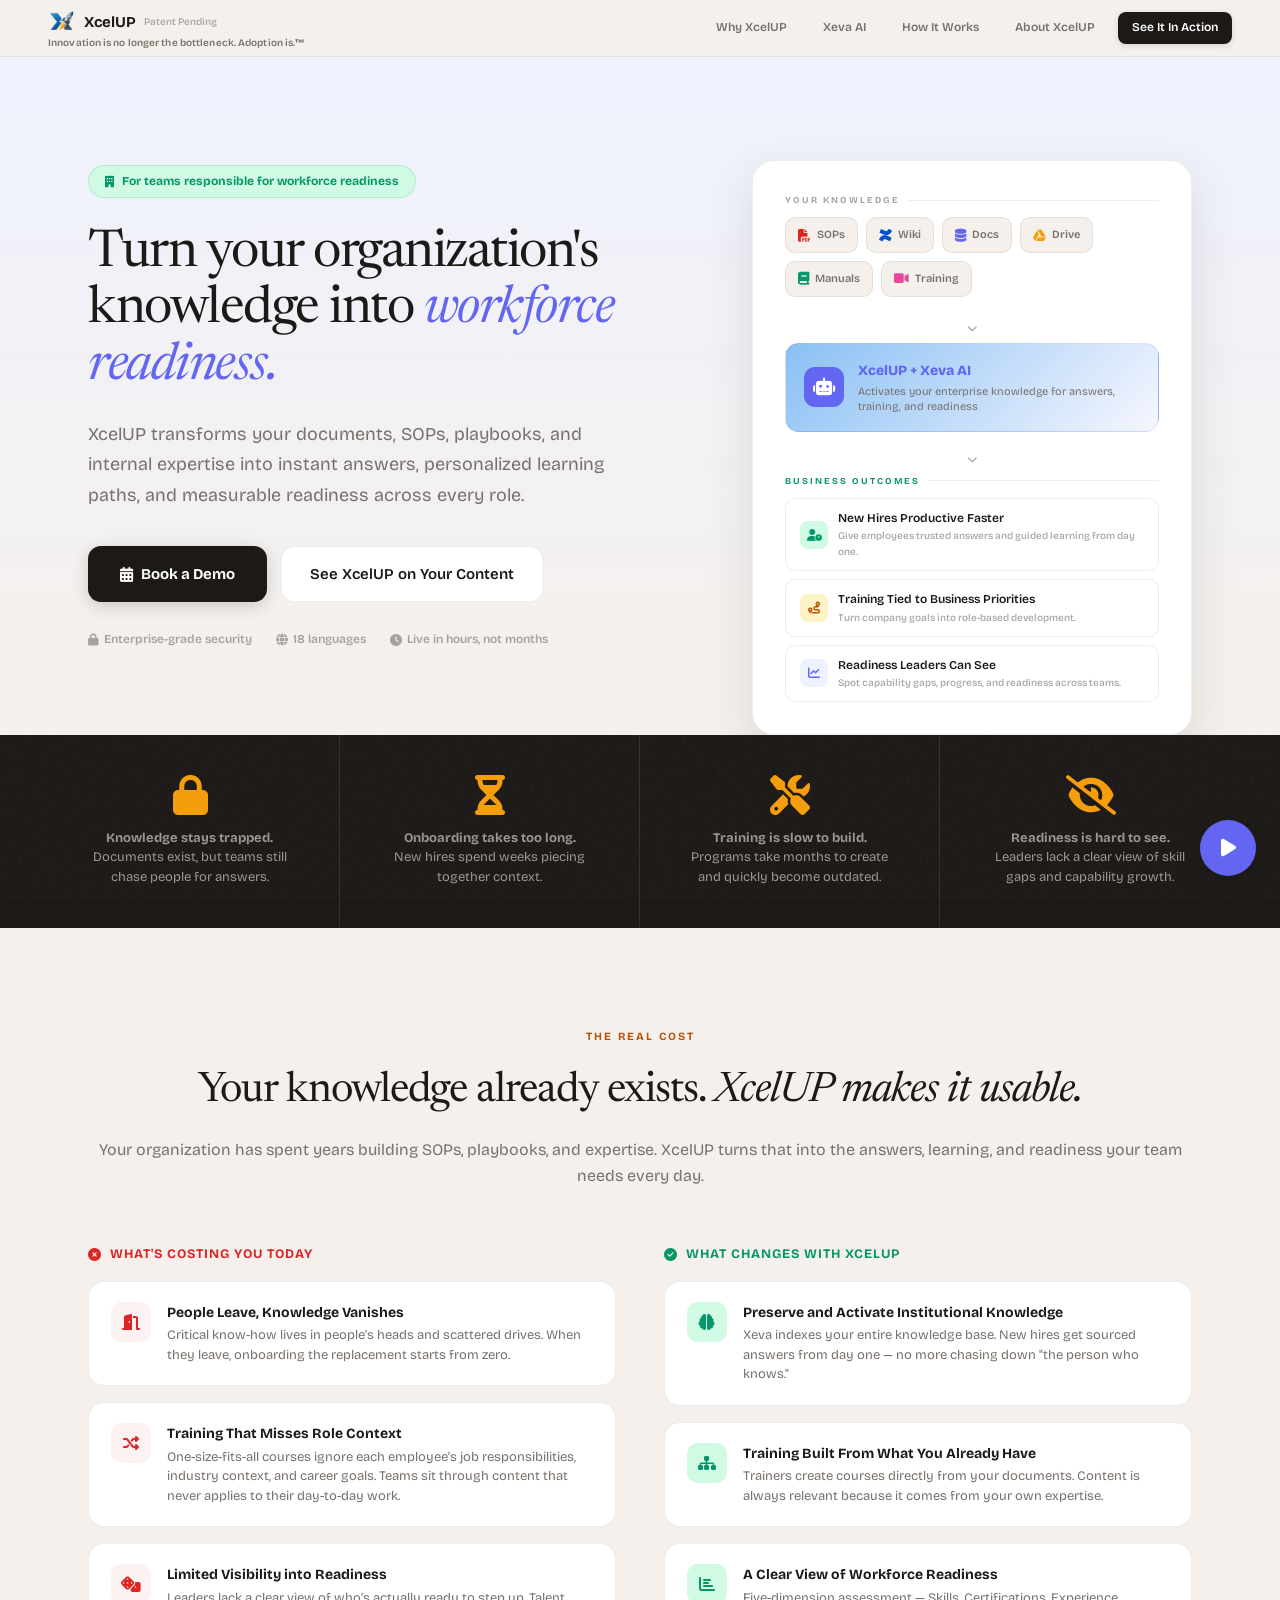
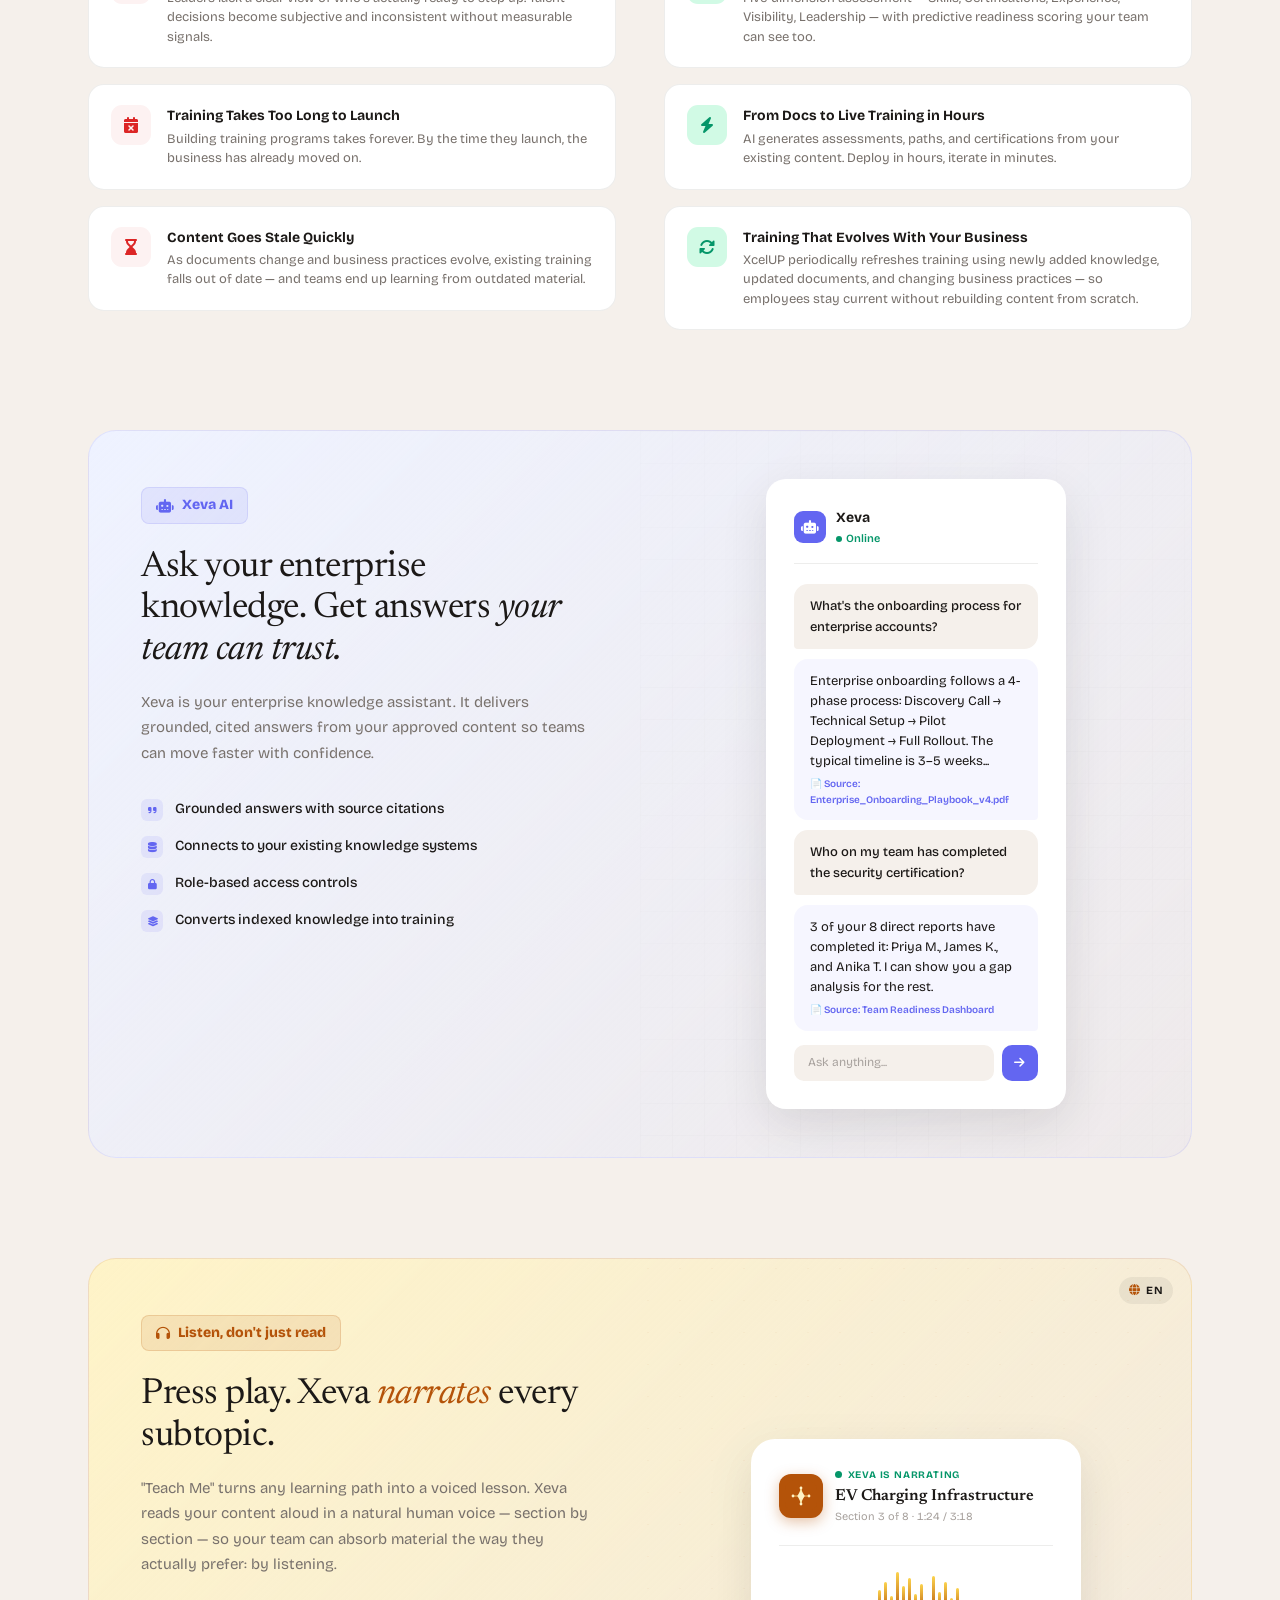
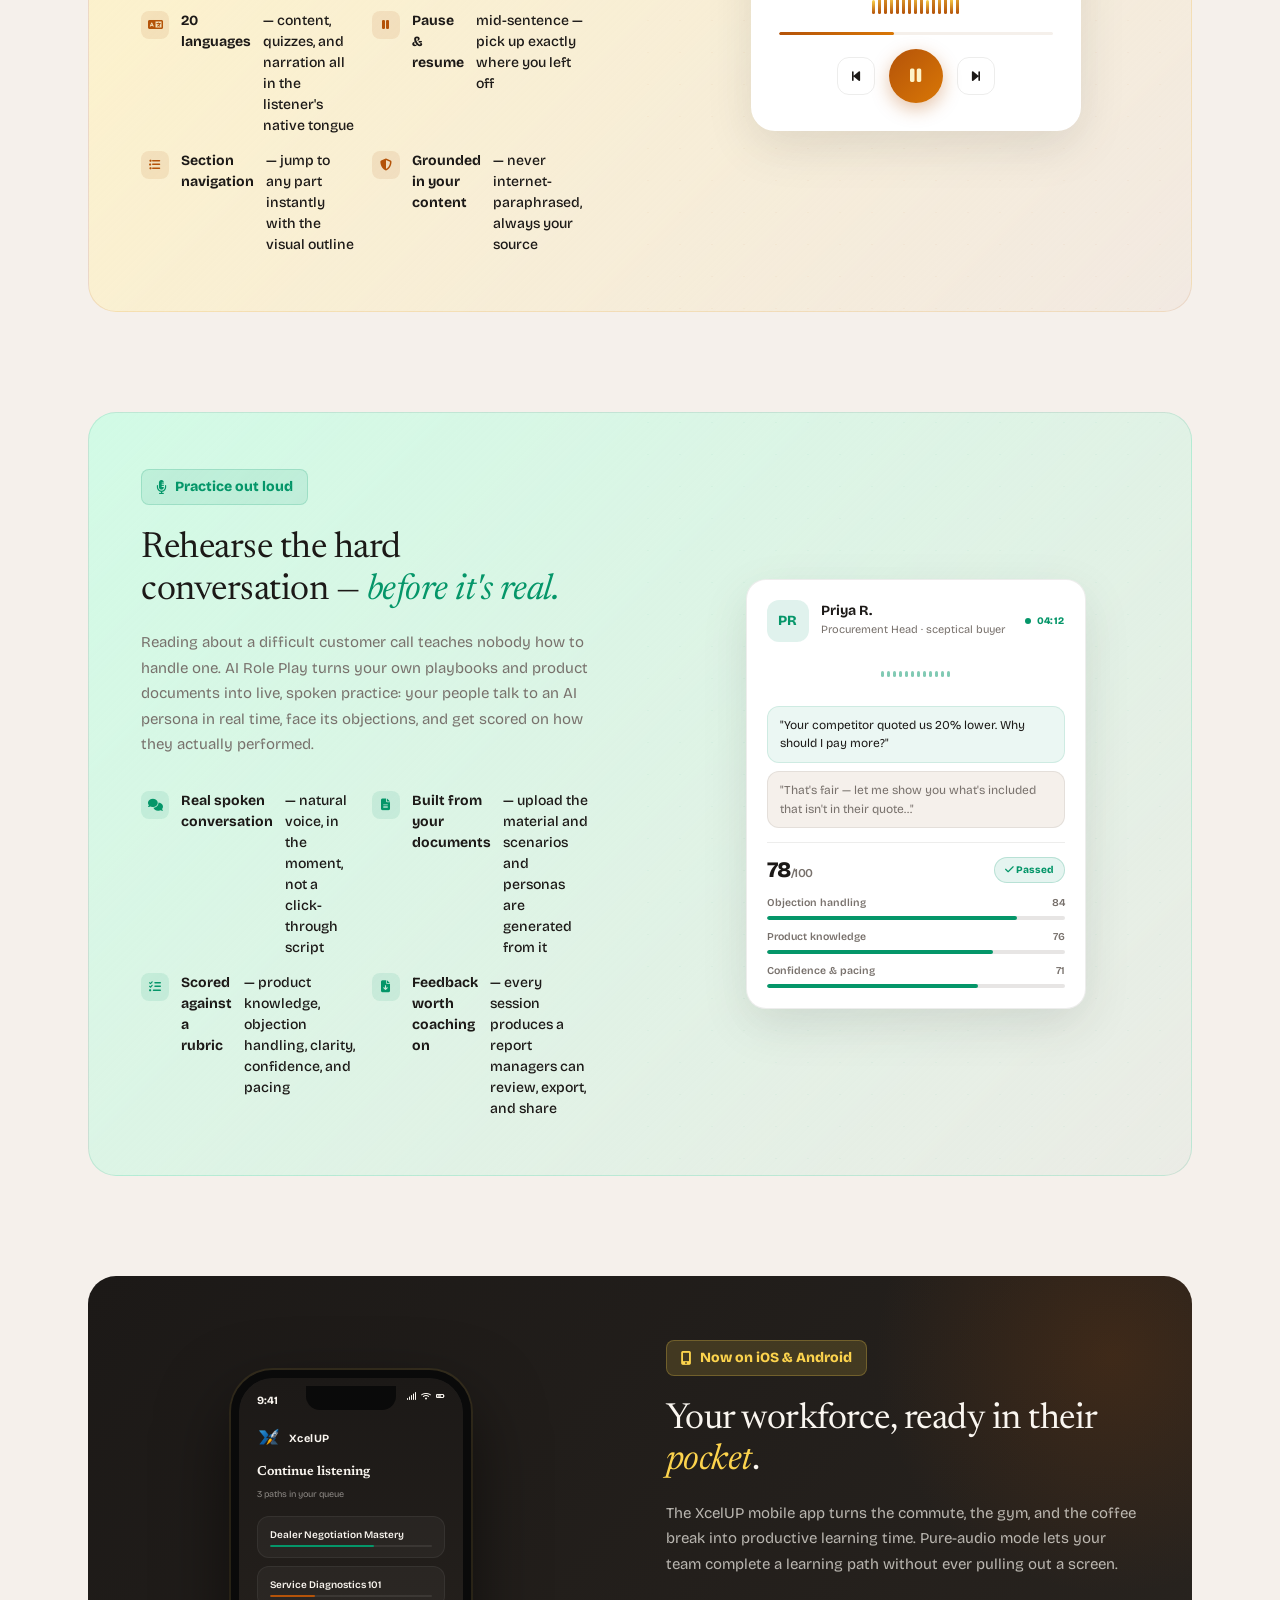
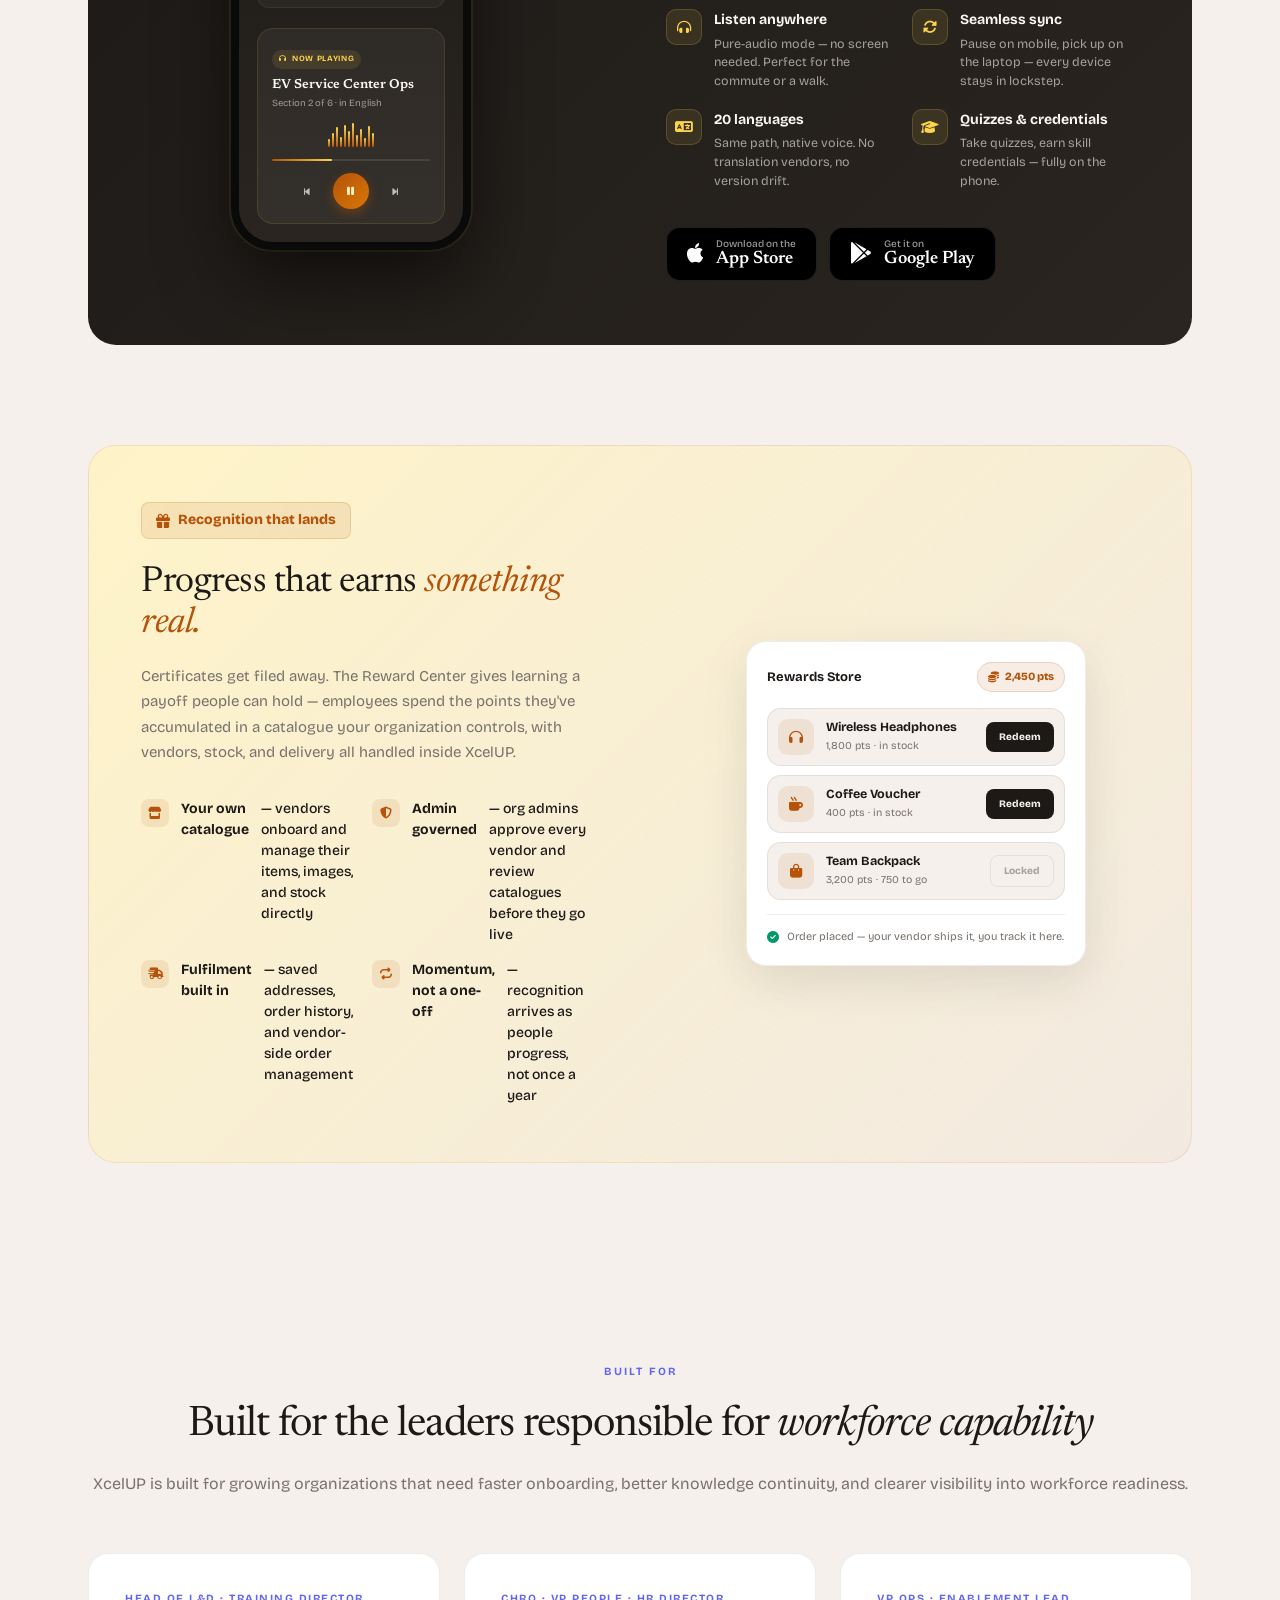
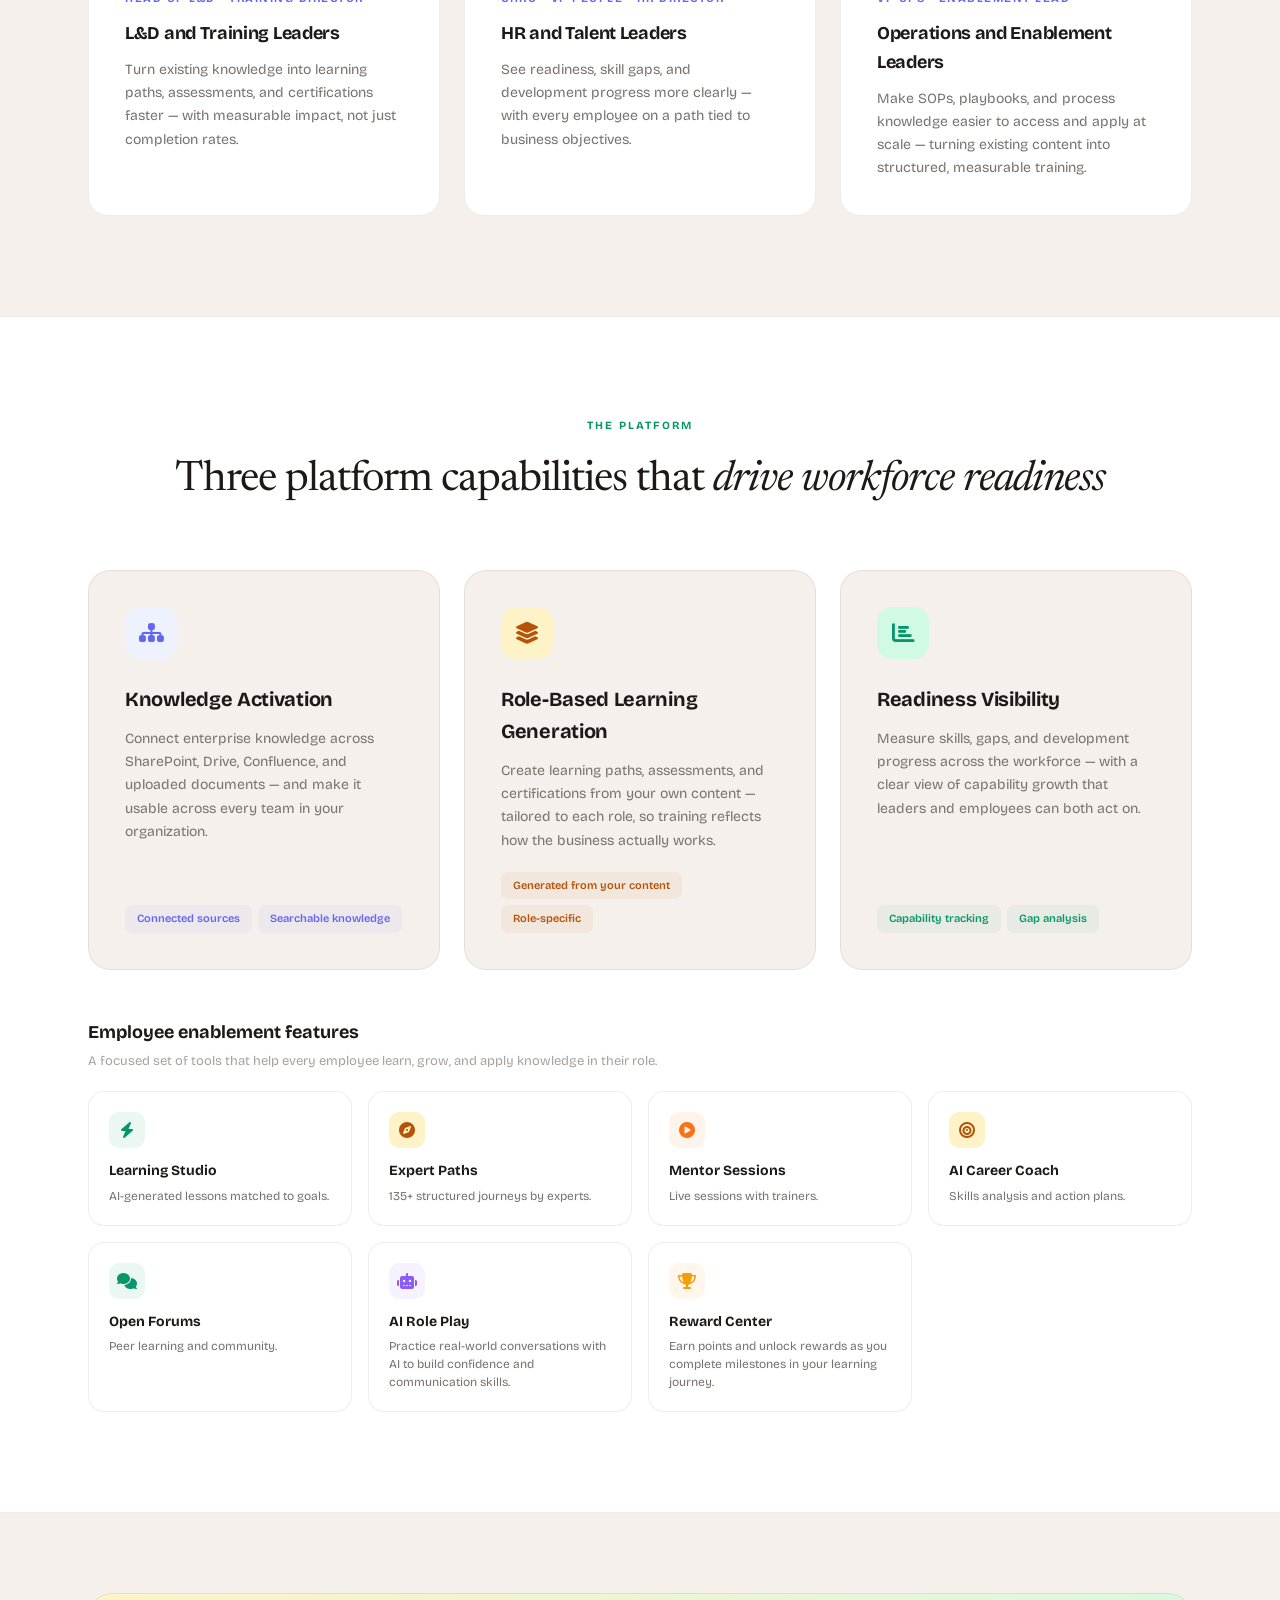
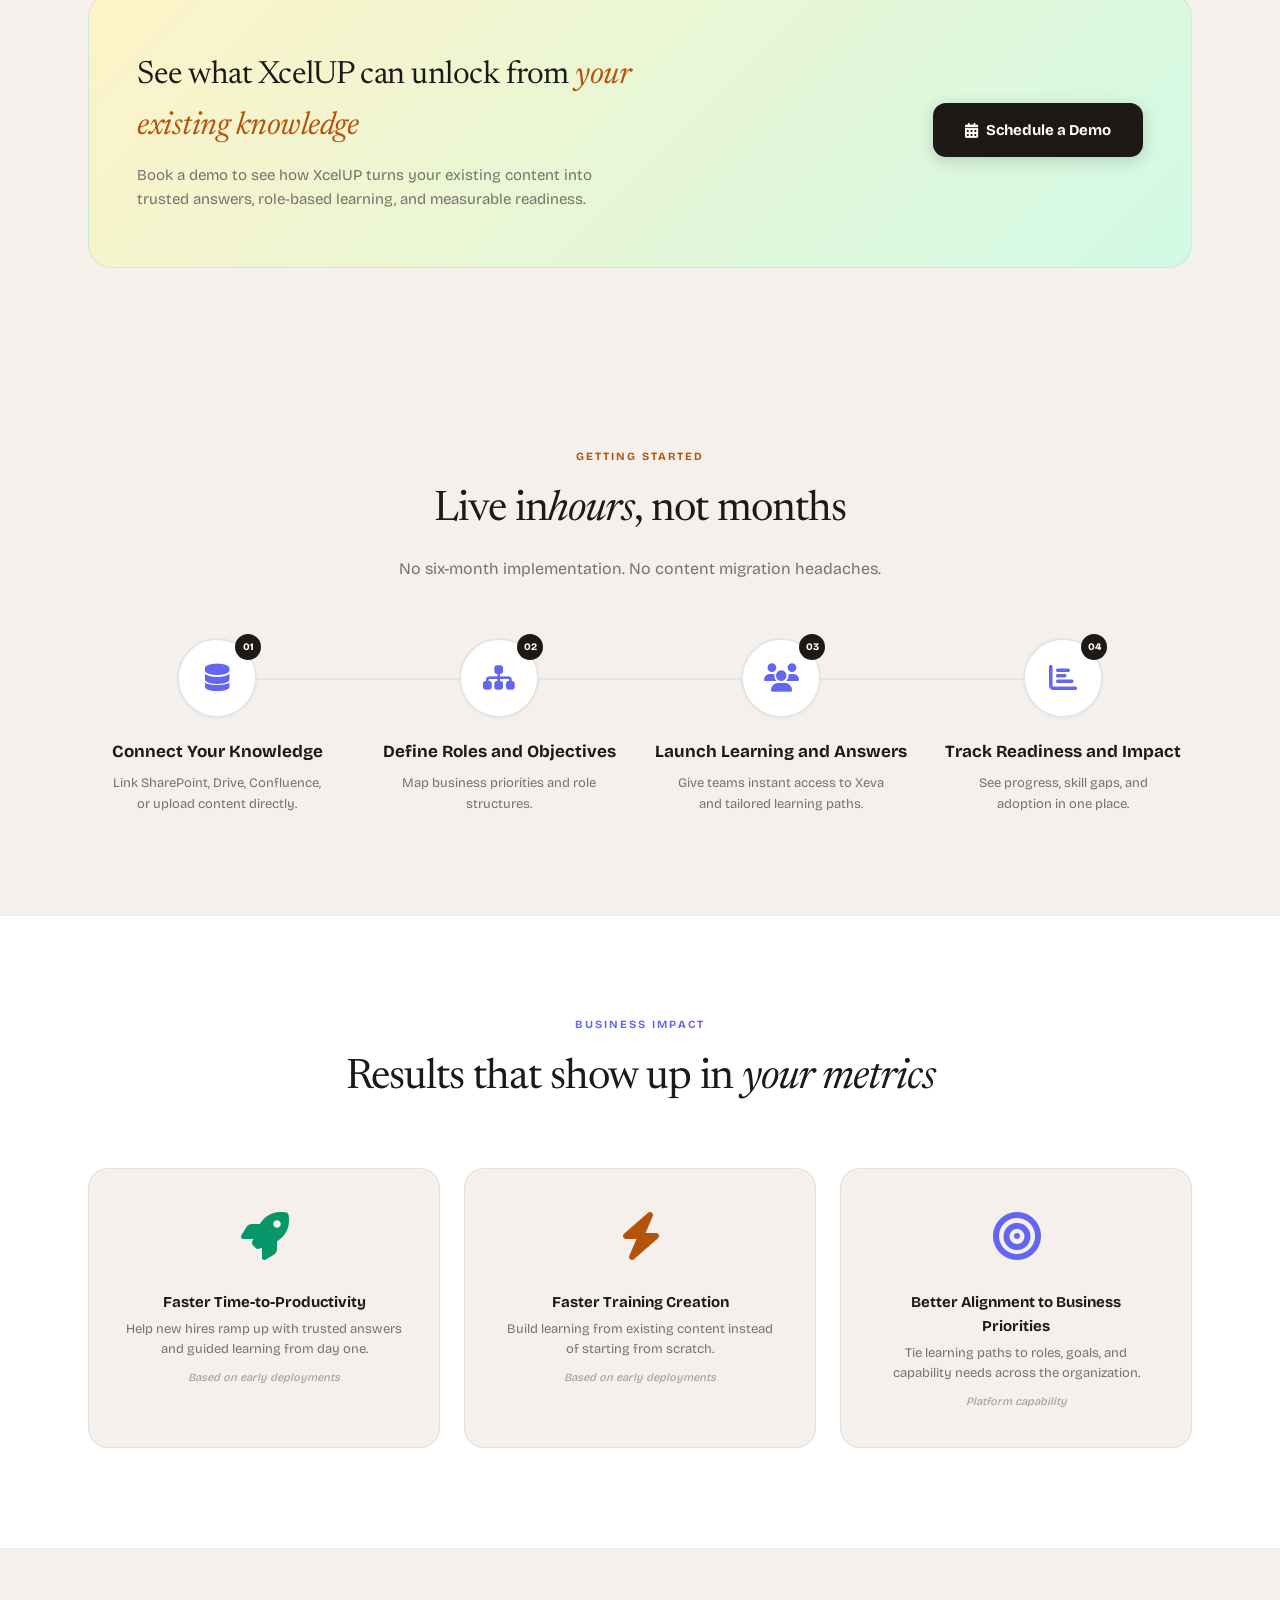
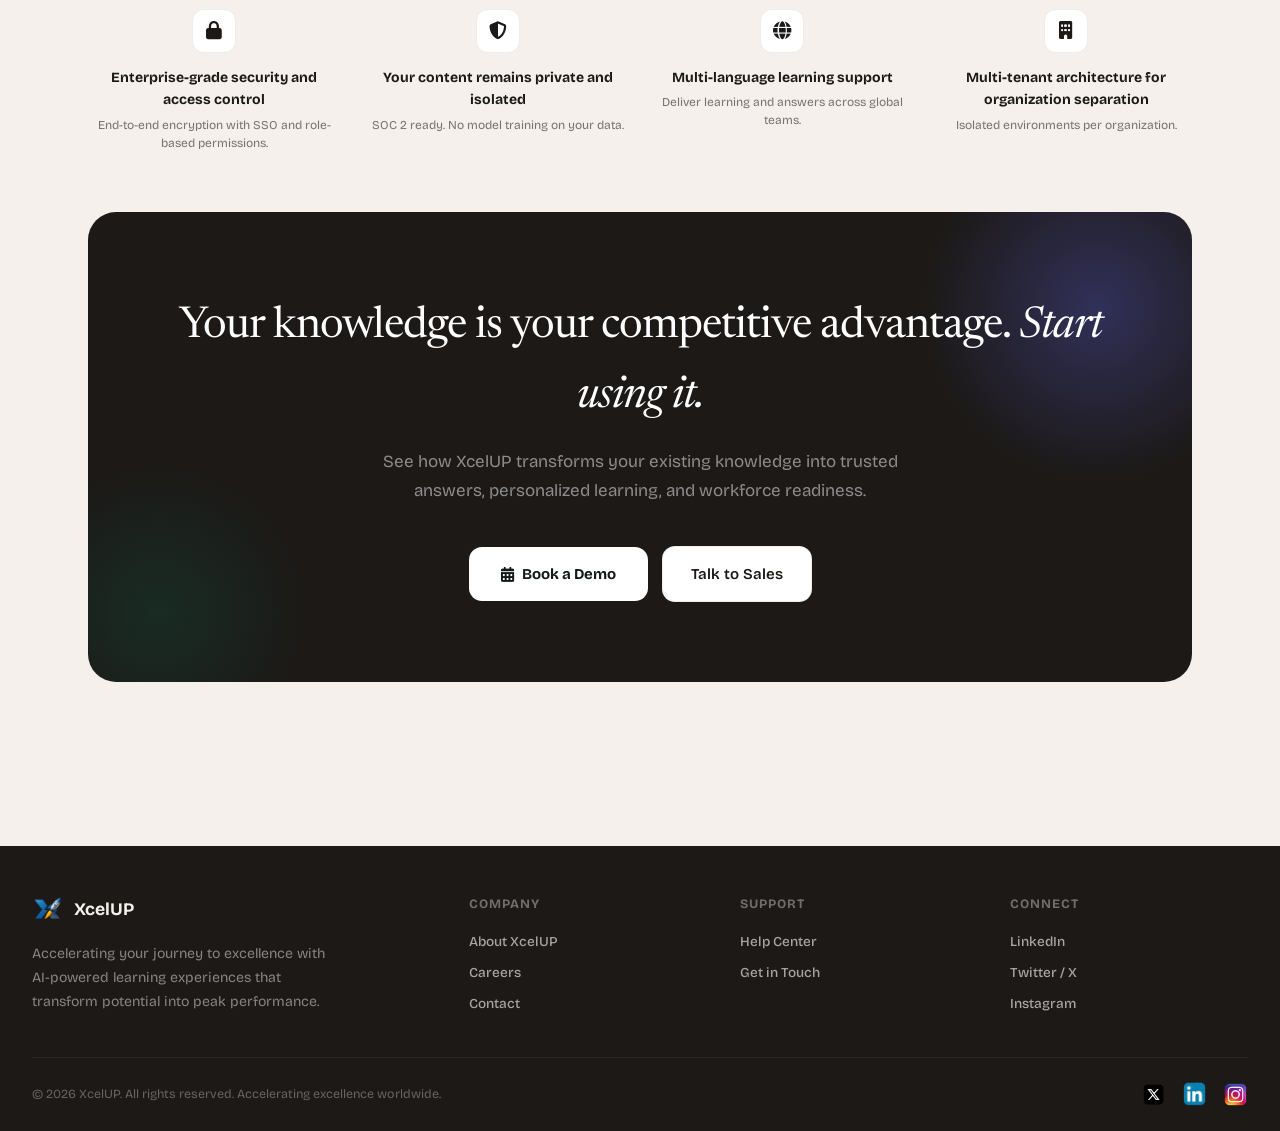
==== index.html @ 2afd04dd "Initial static site" ====
<!DOCTYPE html>
<html lang="en">
<head>
    <meta charset="UTF-8">
    <meta name="viewport" content="width=device-width, initial-scale=1.0">
    <title>XcelUP | Turn Enterprise Knowledge into Workforce Readiness</title>
    <meta name="description" content="XcelUP turns your documents, SOPs, and internal know-how into instant answers, role-based learning, and measurable workforce readiness.">
    <meta name="keywords" content="AI learning platform, corporate training, L&D platform, knowledge management, employee training, XcelUP, institutional knowledge, onboarding">
    <link rel="canonical" href="https://xcelup.com/">
    <link href="https://fonts.googleapis.com/css2?family=Bricolage+Grotesque:wght@400;500;600;700;800&family=Newsreader:ital,wght@0,400;0,600;1,400;1,600&display=swap" rel="stylesheet">
    <link rel="stylesheet" href="https://cdnjs.cloudflare.com/ajax/libs/font-awesome/6.5.2/css/all.min.css">
    <link rel="stylesheet" href="/css/header-standard.css">
    <link rel="stylesheet" href="/css/responsive-standard.css">
    <meta property="og:title" content="XcelUP | Turn Enterprise Knowledge into Workforce Readiness" />
    <meta property="og:description" content="XcelUP turns your documents, SOPs, and internal know-how into instant answers, role-based learning, and measurable workforce readiness." />
    <meta property="og:url" content="https://xcelup.com" />
    <meta property="og:type" content="website" />
    <meta property="og:site_name" content="XcelUP" />
    <meta property="og:locale" content="en_US" />
    <meta property="og:image" content="https://xcelup.com/images/XcelUP.png" />
    <meta property="og:image:secure_url" content="https://xcelup.com/images/XcelUP.png" />
    <meta property="og:image:type" content="image/jpeg" />
    <meta property="og:image:width" content="1200" />
    <meta property="og:image:height" content="630" />
</head>
<style>
*{margin:0;padding:0;box-sizing:border-box}
:root{--bg:#F5F0EB;--card:#FFF; --dark:#1C1917;--sub:#78716C;--muted:#A8A29E;--border:rgba(28,25,23,.08);--bh:rgba(28,25,23,.18);--accent:#B45309;--accent2:#059669;--as:#FEF3C7;--es:#D1FAE5;--indigo:#6366F1;--is:#EEF2FF;--ring:#E7E5E4;--ease:cubic-bezier(.22,1,.36,1);--s-sm:0 1px 3px rgba(0,0,0,.04);--s-md:0 4px 12px rgba(0,0,0,.06);--s-lg:0 8px 28px rgba(0,0,0,.08);--s-xl:0 16px 48px rgba(0,0,0,.1)}
[data-theme="dark"]{--bg:#141210;--card:#1C1A17; --dark:#F5F0EB;--sub:#A8A29E;--muted:#78716C;--border:rgba(245,240,235,.08);--bh:rgba(245,240,235,.18);--ring:#2A2725;--s-sm:0 1px 3px rgba(0,0,0,.2);--s-md:0 4px 12px rgba(0,0,0,.25);--s-lg:0 8px 28px rgba(0,0,0,.3);--s-xl:0 16px 48px rgba(0,0,0,.35)}
::selection{background:var(--as);color:var(--dark)}
body{font-family:'Bricolage Grotesque',sans-serif;line-height:1.6;color:var(--dark);background:var(--bg);-webkit-font-smoothing:antialiased;transition:background .4s var(--ease),color .4s var(--ease)}
body::before{content:'';position:fixed;inset:0;z-index:0;pointer-events:none;opacity:.22;background-image:url("data:image/svg+xml,%3Csvg viewBox='0 0 256 256' xmlns='http://www.w3.org/2000/svg'%3E%3Cfilter id='n'%3E%3CfeTurbulence type='fractalNoise' baseFrequency='0.9' numOctaves='4' stitchTiles='stitch'/%3E%3C/filter%3E%3Crect width='100%25' height='100%25' filter='url(%23n)' opacity='0.15'/%3E%3C/svg%3E")}
a{text-decoration:none;color:inherit}
.ctr{max-width:1200px;margin:0 auto;padding:0 48px;position:relative;z-index:1}

/* Reveal animation */
.rv{opacity:0;transform:translateY(32px);transition:opacity .8s var(--ease),transform .8s var(--ease)}.rv.vis{opacity:1;transform:translateY(0)}
.rv-d1{transition-delay:.08s}.rv-d2{transition-delay:.16s}.rv-d3{transition-delay:.24s}.rv-d4{transition-delay:.32s}.rv-d5{transition-delay:.4s}.rv-d6{transition-delay:.48s}.rv-d7{transition-delay:.56s}.rv-d8{transition-delay:.64s}

/* ═══ NAV ═══ */
.nav{position:fixed;top:0;left:0;right:0;z-index:1000;background:var(--bg);border-bottom:1px solid var(--border);transition:all .35s var(--ease)}
.nav.scrolled{background:rgba(245,240,235,.82);backdrop-filter:blur(16px) saturate(1.6);-webkit-backdrop-filter:blur(16px) saturate(1.6);border-bottom-color:var(--bh)}
[data-theme="dark"] .nav.scrolled{background:rgba(20,18,16,.85)}
.nav-in{max-width:1320px;margin:0 auto;padding:0 48px;height:56px;display:flex;align-items:center;justify-content:space-between}
.logo{display:flex;align-items:center;gap:8px;font-weight:700;font-size:15px;color:var(--dark)}
.logo img{height:28px;width:28px;border-radius:8px}
.brand{display:flex;flex-direction:column;justify-content:center;gap:1px}
.brand-tag{font-size:10px;font-weight:600;color:var(--sub);line-height:1.2;letter-spacing:.1px;white-space:nowrap}
@media(max-width:640px){.brand-tag{display:none}}
.badge-b{font-size:9px;font-weight:700;letter-spacing:1.2px;color:var(--accent);background:var(--as);padding:2px 7px;border-radius:4px}
.badge-p{font-size:10px;color:var(--muted);font-weight:500}
.nav-r{display:flex;align-items:center;gap:10px;font-size:12px;font-weight:600}
.nav-r a:not(.nb):not(.nbp){color:var(--sub);padding:6px 12px;border-radius:8px;border:1px solid transparent;transition:all .2s var(--ease)}
.nav-r a:not(.nb):not(.nbp):hover{color:var(--dark);border-color:var(--border);background:rgba(28,25,23,.02)}
.nav-r a:not(.nb):not(.nbp)::after{display:none}
.nb{padding:6px 14px;border-radius:8px;border:1px solid var(--border);font-size:12px;font-weight:600;color:var(--sub);transition:all .2s var(--ease)}
.nb:hover{border-color:var(--bh);color:var(--dark)}
.nbp{padding:6px 14px;border-radius:8px;border:none;font-size:12px;font-weight:600;color:white;background:var(--dark);transition:all .2s var(--ease);box-shadow:0 2px 6px rgba(28,25,23,.12)}
[data-theme="dark"] .nbp{background:white;color:#141210}
.nbp:hover{transform:translateY(-1px);box-shadow:var(--s-md)}
.theme-toggle{width:32px;height:32px;border-radius:8px;border:1px solid var(--border);display:flex;align-items:center;justify-content:center;cursor:pointer;color:var(--sub);background:transparent;transition:all .2s var(--ease);position:relative}
.theme-toggle:hover{color:var(--dark);border-color:var(--bh)}
.theme-toggle::before{display:none}
.theme-toggle-icon{position:static;transform:none;font-size:13px}
.theme-toggle .sun-icon{color:var(--sub)}
.theme-toggle .moon-icon{display:none}
[data-theme="dark"] .theme-toggle .sun-icon{display:none}
[data-theme="dark"] .theme-toggle .moon-icon{display:flex;color:#D97706}
[data-theme="dark"] .theme-toggle{border-color:var(--border);color:var(--sub)}
.mmtoggle{display:none;font-size:1.25rem;cursor:pointer;color:var(--dark);padding:.5rem;border-radius:8px}

/* ═══ BUTTONS ═══ */
.btn-l{display:inline-flex;align-items:center;gap:8px;padding:15px 32px;border-radius:13px;border:none;background:var(--dark);color: var(--card);font-family:inherit;font-size:15px;font-weight:700;cursor:pointer;box-shadow:0 4px 16px rgba(28,25,23,.18);transition:all .2s var(--ease);text-decoration:none}
.btn-l:hover{transform:translateY(-2px);box-shadow:var(--s-xl)}
.btn-o{display:inline-flex;align-items:center;gap:8px;padding:15px 28px;border-radius:13px;border:1.5px solid var(--border);background:var(--card);font-family:inherit;font-size:15px;font-weight:600;color:var(--dark);cursor:pointer;transition:all .2s var(--ease);text-decoration:none}
.btn-o:hover{border-color:var(--bh);transform:translateY(-1px)}
.btn-shared{display:inline-flex;align-items:center;gap:8px;padding:12px 24px;border-radius:12px;border:none;background:var(--dark);color:white;font-family:inherit;font-size:14px;font-weight:600;cursor:pointer;transition:all .2s var(--ease);text-decoration:none;justify-content:center}
.btn-shared:hover{transform:translateY(-1px);box-shadow:var(--s-md)}
.btn-shared.logout{background:#DC2626}

/* ═══ HERO ═══ */
.hero{padding:160px 0 0;background:linear-gradient(180deg,var(--is) 0%,var(--bg) 100%);position:relative;overflow:hidden}
[data-theme="dark"] .hero{background:linear-gradient(180deg,rgba(99,102,241,.08) 0%,var(--bg) 100%)}
.hero-bg-video{display:none}
.hero-in{max-width:1200px;margin:0 auto;padding:0 48px;display:grid;grid-template-columns:1fr 440px;gap:56px;align-items:center;position:relative;z-index:1}
.hero-left{animation:fu .8s var(--ease)}
.play-btn{position:fixed;bottom:24px;right:24px;z-index:99;background:var(--indigo);color:white;border:none;width:56px;height:56px;border-radius:50%;font-size:1.25rem;cursor:pointer;display:flex;align-items:center;justify-content:center;box-shadow:var(--s-lg);transition:all .3s var(--ease)}
.play-btn:hover{transform:scale(1.1);background:#4F46E5}
.h-badge{display:inline-flex;align-items:center;gap:8px;background:var(--es);color:var(--accent2);border:1px solid rgba(5,150,105,.15);padding:6px 16px;border-radius:100px;font-size:12px;font-weight:700;margin-bottom:28px}
.h-title{font-family:'Newsreader',Georgia,serif;font-size:52px;font-weight:400;line-height:1.08;letter-spacing:-1.5px;margin-bottom:24px}
.h-title em{font-style:italic;color:var(--indigo)}
.h-desc{font-size:18px;color:var(--sub);margin-bottom:36px;line-height:1.7;max-width:520px}
.h-acts{display:flex;gap:14px;margin-bottom:28px}
.h-trust{display:flex;gap:24px;font-size:12px;font-weight:600;color:var(--muted);padding-bottom:80px}
.h-trust span{display:flex;align-items:center;gap:5px}

/* Hero flow visual */
.hv{background:var(--card);border-radius:22px;padding:32px;border:1px solid var(--border);box-shadow:var(--s-xl);animation:fu .9s .3s var(--ease) both}
.hv-lbl{font-size:9px;font-weight:700;letter-spacing:2px;text-transform:uppercase;margin-bottom:10px;display:flex;align-items:center;gap:8px}
.hv-lbl::after{content:'';flex:1;height:1px;background:var(--border)}
.hv-src{display:flex;gap:8px;flex-wrap:wrap}
.hv-s{display:flex;align-items:center;gap:6px;padding:8px 12px;border-radius:10px;background:var(--bg);border:1px solid var(--border);font-size:11px;font-weight:600;color:var(--sub);transition:all .3s var(--ease)}
.hv-s:hover{border-color:var(--bh);color:var(--dark);transform:translateY(-2px)}
.hv-s i{font-size:13px}
.hv-con{display:flex;align-items:center;justify-content:center;padding:10px 0;color:var(--muted);font-size:10px}
.hv-con i{animation:pulse 2s infinite}
@keyframes pulse{0%,100%{opacity:.4}50%{opacity:1}}
.hv-eng{display:flex;align-items:center;gap:14px;padding:16px 18px;border-radius:14px;background:linear-gradient(135deg,#50a1efab,rgba(99,102,241,.06));border:1px solid rgba(99,102,241,.15);margin:0 0 0}
.hv-eng-ico{width:40px;height:40px;border-radius:11px;background:var(--indigo);display:flex;align-items:center;justify-content:center;color:white;font-size:18px;flex-shrink:0}
.hv-eng-nm{font-size:14px;font-weight:800;color:var(--indigo)}
.hv-eng-d{font-size:11px;color:var(--sub);margin-top:2px;line-height:1.4}
.hv-outs{display:flex;flex-direction:column;gap:8px}
.hv-out{display:flex;align-items:center;gap:10px;padding:10px 14px;border-radius:10px;border:1px solid var(--border);transition:all .3s var(--ease)}
.hv-out:hover{border-color:var(--bh);transform:translateX(4px)}
.hv-out-ico{width:28px;height:28px;border-radius:8px;display:flex;align-items:center;justify-content:center;flex-shrink:0;font-size:12px}
.hv-out-t{font-size:12px;font-weight:600;color:var(--dark)}
.hv-out-s{font-size:10px;color:var(--muted);font-weight:500}

/* ═══ COST STRIP ═══ */
.cost-strip{background:var(--dark);color:var(--card);border-bottom:1px solid var(--border)}
[data-theme="dark"] .cost-strip{background:var(--card);color:var(--dark)}
.cost-in{max-width:1200px;margin:0 auto;display:grid;grid-template-columns:repeat(4,1fr)}
.cost-item{padding:40px 32px;border-right:1px solid rgba(255,255,255,.1);text-align:center}
[data-theme="dark"] .cost-item{border-right-color:var(--border)}
.cost-item:last-child{border-right:none}
.cost-num{font-size:40px;font-weight:800;font-family:'Newsreader',serif;letter-spacing:-1.5px;color:#F59E0B;line-height:1}
.cost-desc{font-size:13px;color:rgba(255,255,255,.55);margin-top:8px;line-height:1.5;max-width:200px;margin-left:auto;margin-right:auto}
[data-theme="dark"] .cost-desc{color:var(--sub)}

/* ═══ PROBLEMS → SOLUTION ═══ */
.ps{padding:100px 0}
.ps-head{text-align:center;margin-bottom:56px}
.ps-head h2{font-family:'Newsreader',Georgia,serif;font-size:42px;font-weight:400;letter-spacing:-1px}
.ps-head h2 em{font-style:italic}
.slbl{font-size:11px;font-weight:700;letter-spacing:2px;text-transform:uppercase;margin-bottom:12px;display:block}
.ps-head p{font-size:16px;color:var(--sub);margin-top:12px;line-height:1.6}
.ps-grid{display:grid;grid-template-columns:1fr 1fr;gap:48px;align-items:start}
.ps-problems{display:flex;flex-direction:column;gap:16px}
.ps-prob{display:flex;align-items:flex-start;gap:16px;padding:20px 22px;border-radius:16px;border:1px solid var(--border);background:var(--card);transition:all .3s var(--ease)}
.ps-prob:hover{border-color:rgba(220,38,38,.2);background:rgba(220,38,38,.02);transform:translateX(-4px)}
.ps-prob-ico{width:40px;height:40px;border-radius:11px;background:rgba(220,38,38,.06);display:flex;align-items:center;justify-content:center;flex-shrink:0;color:#DC2626;font-size:16px}
.ps-prob h4{font-size:14px;font-weight:700;margin-bottom:2px;color:var(--dark)}
.ps-prob p{font-size:13px;color:var(--sub);line-height:1.5}
.ps-solutions{display:flex;flex-direction:column;gap:16px}
.ps-sol{display:flex;align-items:flex-start;gap:16px;padding:20px 22px;border-radius:16px;border:1px solid var(--border);background:var(--card);transition:all .3s var(--ease)}
.ps-sol:hover{border-color:rgba(5,150,105,.2);background:rgba(5,150,105,.02);transform:translateX(4px)}
.ps-sol-ico{width:40px;height:40px;border-radius:11px;background:var(--es);display:flex;align-items:center;justify-content:center;flex-shrink:0;color:var(--accent2);font-size:16px}
.ps-sol h4{font-size:14px;font-weight:700;margin-bottom:2px;color:var(--dark)}
.ps-sol p{font-size:13px;color:var(--sub);line-height:1.5}
.ps-col-head{font-size:13px;font-weight:700;letter-spacing:1px;text-transform:uppercase;margin-bottom:16px;display:flex;align-items:center;gap:8px}

/* ═══ XEVA ═══ */
.xeva{padding:0 0 100px}
.xeva-c{background:linear-gradient(135deg,var(--is),rgba(99,102,241,.04));border-radius:28px;border:1px solid rgba(99,102,241,.12);overflow:hidden;display:grid;grid-template-columns:1fr 1fr}
[data-theme="dark"] .xeva-c{background:linear-gradient(135deg,rgba(99,102,241,.08),rgba(99,102,241,.02))}
.xeva-l{padding:56px 52px}
.xeva-badge{display:inline-flex;align-items:center;gap:8px;padding:6px 14px;border-radius:8px;background:rgba(99,102,241,.1);border:1px solid rgba(99,102,241,.15);margin-bottom:24px;font-size:14px;font-weight:800;color:var(--indigo)}
.xeva-l h2{font-family:'Newsreader',Georgia,serif;font-size:36px;font-weight:400;line-height:1.15;letter-spacing:-.5px;margin-bottom:18px}
.xeva-l h2 em{font-style:italic}
.xeva-l>p{font-size:15px;color:var(--sub);line-height:1.7;margin-bottom:32px}
.xeva-fs{display:flex;flex-direction:column;gap:14px}
.xeva-f{display:flex;align-items:flex-start;gap:12px;font-size:14px;font-weight:500;line-height:1.5}
.xeva-fi{width:22px;height:22px;border-radius:6px;flex-shrink:0;margin-top:1px;background:rgba(99,102,241,.1);display:flex;align-items:center;justify-content:center;font-size:10px;color:var(--indigo)}
.xeva-r{display:flex;align-items:center;justify-content:center;padding:48px;position:relative}
.xeva-r::before{content:'';position:absolute;inset:0;opacity:.03;background-image:linear-gradient(rgba(0,0,0,.3) 1px,transparent 1px),linear-gradient(90deg,rgba(0,0,0,.3) 1px,transparent 1px);background-size:32px 32px}
.xc{background:var(--card);border-radius:20px;padding:28px;width:300px;box-shadow:var(--s-xl);position:relative;z-index:1}
.xc-h{display:flex;align-items:center;gap:10px;margin-bottom:20px;padding-bottom:16px;border-bottom:1px solid var(--border)}
.xc-av{width:32px;height:32px;border-radius:9px;background:var(--indigo);display:flex;align-items:center;justify-content:center;color:white;font-size:14px}
.xc-nm{font-size:14px;font-weight:700}
.xc-st{font-size:11px;color:var(--accent2);font-weight:600;display:flex;align-items:center;gap:4px}
.xc-dot{width:6px;height:6px;border-radius:50%;background:var(--accent2)}
.cb{border-radius:14px;padding:12px 16px;font-size:13px;line-height:1.55;margin-bottom:10px}
.cb-u{background:var(--bg);border-bottom-left-radius:4px;font-weight:500}
.cb-b{background:rgba(99,102,241,.06);border-bottom-right-radius:4px}
.cb-src{font-size:10px;color:var(--indigo);font-weight:600;margin-top:6px}
.xc-inp{display:flex;gap:8px;margin-top:14px}
.xc-fld{flex:1;height:36px;border-radius:10px;background:var(--bg);display:flex;align-items:center;padding:0 14px;font-size:12px;color:var(--muted)}
.xc-snd{width:36px;height:36px;border-radius:10px;background:var(--indigo);display:flex;align-items:center;justify-content:center;color:white;font-size:12px;cursor:pointer}

/* ═══ PLATFORM ═══ */
.plat{padding:100px 0;background:var(--card);border-top:1px solid var(--border);border-bottom:1px solid var(--border)}
.pillars{display:grid;grid-template-columns:repeat(3,1fr);gap:24px;margin-bottom:48px}
.pill{background:var(--bg);border-radius:22px;padding:36px;border:1px solid var(--border);display:flex;flex-direction:column;height:100%;transition:all .35s var(--ease)}
.pill:hover{transform:translateY(-4px);box-shadow:var(--s-lg)}
.pill-ico{width:52px;height:52px;border-radius:15px;display:flex;align-items:center;justify-content:center;margin-bottom:24px;font-size:22px}
.pill h3{font-size:20px;font-weight:700;margin-bottom:12px;letter-spacing:-.3px}
.pill p{font-size:14px;color:var(--sub);line-height:1.65;flex:1;margin-bottom:20px}
.pill-tags{display:flex;flex-wrap:wrap;gap:6px}
.pill-tag{font-size:11px;font-weight:600;padding:5px 12px;border-radius:7px}
.tg{display:grid;grid-template-columns:repeat(4,1fr);gap:16px}
.tc{padding:20px;border-radius:16px;border:1px solid var(--border);background:var(--card);transition:all .25s var(--ease)}
.tc:hover{border-color:var(--bh);transform:translateY(-2px)}
.tc-ico{width:36px;height:36px;border-radius:10px;display:flex;align-items:center;justify-content:center;margin-bottom:12px;font-size:16px}
.tc h4{font-size:14px;font-weight:700;margin-bottom:4px}
.tc p{font-size:12px;color:var(--sub);line-height:1.5}
.tg-hdr{margin-bottom:20px}
.tg-hdr h3{font-size:18px;font-weight:700}
.tg-hdr p{font-size:13px;color:var(--muted);margin-top:4px}

/* ═══ BUILT FOR (PERSONAS) ═══ */
.personas{padding:100px 0}
.persona-grid{display:grid;grid-template-columns:repeat(3,1fr);gap:24px}
.persona-card{background:var(--card);border-radius:20px;padding:36px;border:1px solid var(--border);transition:all .35s var(--ease)}
.persona-card:hover{transform:translateY(-4px);box-shadow:var(--s-lg)}
.persona-role{font-size:11px;font-weight:700;letter-spacing:1.5px;text-transform:uppercase;color:var(--indigo);margin-bottom:12px}
.persona-card h3{font-size:18px;font-weight:700;margin-bottom:10px;letter-spacing:-.3px}
.persona-card p{font-size:14px;color:var(--sub);line-height:1.65}

/* ═══ MID CTA ═══ */
.mcta{padding:80px 0}
.mcta-c{background:linear-gradient(135deg,var(--as),var(--es));border-radius:24px;padding:56px 48px;display:flex;align-items:center;justify-content:space-between;gap:40px;border:1px solid var(--border)}
.mcta-c h2{font-family:'Newsreader',Georgia,serif;font-size:32px;font-weight:400;letter-spacing:-.5px;max-width:500px}
.mcta-c h2 em{font-style:italic;color:var(--accent)}
[data-theme="dark"] .mcta-c h2 {
  color: var(--card);
}
.mcta-c p{font-size:15px;color:var(--sub);margin-top:10px;max-width:480px;line-height:1.6}

/* ═══ HOW IT WORKS ═══ */
.hiw{padding:100px 0;background:var(--bg)}
.hiw-steps{display:grid;grid-template-columns:repeat(4,1fr);gap:24px;position:relative}
.hiw-line{position:absolute;top:40px;left:14%;right:14%;height:2px;background:var(--ring);z-index:0}
.step{text-align:center;position:relative;z-index:1}
.step-n{width:80px;height:80px;border-radius:50%;margin:0 auto 20px;background:var(--card);border:2px solid var(--ring);display:flex;align-items:center;justify-content:center;font-size:28px;color:var(--indigo);box-shadow:var(--s-sm);position:relative;transition:all .3s var(--ease)}
.step:hover .step-n{transform:scale(1.08);box-shadow:var(--s-md);border-color:var(--indigo)}
.step-nb{position:absolute;top:-6px;right:-6px;width:26px;height:26px;border-radius:50%;background:var(--dark);color:var(--card);display:flex;align-items:center;justify-content:center;font-size:10px;font-weight:800}
.step h3{font-size:17px;font-weight:700;margin-bottom:8px}
.step p{font-size:13px;color:var(--sub);line-height:1.6;max-width:220px;margin:0 auto}
.hiw-vid{max-width:800px;margin:64px auto 0}
.ev-c{position:relative;padding-bottom:56.25%;height:0;overflow:hidden;background:var(--dark);border-radius:20px;box-shadow:var(--s-lg)}
.ev-c iframe{position:absolute;top:0;left:0;width:100%;height:100%;border:0;pointer-events:none}
.ev-c.playing iframe{pointer-events:auto}
.vo{position:absolute;top:0;left:0;width:100%;height:100%;display:flex;align-items:center;justify-content:center;background:rgba(0,0,0,.4);z-index:2;cursor:pointer;border-radius:20px;transition:background .3s var(--ease)}
.vo:hover{background:rgba(0,0,0,.5)}
.vo.hidden{display:none}
.cpb{width:72px;height:72px;border-radius:50%;background:var(--indigo);display:flex;align-items:center;justify-content:center;font-size:24px;color:white;box-shadow:var(--s-xl);transition:transform .3s var(--ease)}
.cpb:hover{transform:scale(1.1)}

/* ═══ IMPACT / ROI ═══ */
.impact{padding:100px 0;background:var(--card);border-top:1px solid var(--border);border-bottom:1px solid var(--border)}
.impact-grid{display:grid;grid-template-columns:repeat(3,1fr);gap:24px}
.impact-card{background:var(--bg);border-radius:20px;padding:36px;border:1px solid var(--border);text-align:center;transition:all .35s var(--ease)}
.impact-card:hover{transform:translateY(-4px);box-shadow:var(--s-lg)}
.impact-num{font-size:48px;font-weight:800;font-family:'Newsreader',serif;letter-spacing:-2px;margin-bottom:8px}
.impact-label{font-size:15px;font-weight:700;margin-bottom:6px}
.impact-desc{font-size:13px;color:var(--sub);line-height:1.5}
.impact-source{font-size:11px;color:var(--muted);font-weight:500;margin-top:10px;font-style:italic}

/* ═══ SECURITY ═══ */
.sec{padding:60px 0;background:var(--bg)}
.sec-g{display:grid;grid-template-columns:repeat(4,1fr);gap:32px}
.sec-i{text-align:center}
.sec-ico{width:44px;height:44px;border-radius:12px;background:var(--card);border:1px solid var(--border);display:flex;align-items:center;justify-content:center;margin:0 auto 14px;font-size:18px;color:var(--dark)}
.sec-i h4{font-size:14px;font-weight:700;margin-bottom:4px}
.sec-i p{font-size:12px;color:var(--sub);line-height:1.5}

/* ═══ CAROUSEL ═══ */
.car{padding:100px 0;overflow:hidden}
.car-h{text-align:center;margin-bottom:48px}
.car-h h2{font-family:'Newsreader',Georgia,serif;font-size:42px;font-weight:400;letter-spacing:-1px}
.car-h h2 em{font-style:italic}
.car-stars{display:flex;justify-content:center;gap:4px;margin-bottom:16px}
.car-stars i{color:#F59E0B;font-size:20px}
.carousel-wrapper{width:100%;position:relative;overflow:hidden;padding:20px 0}
.carousel-container{position:relative;overflow:hidden}
.carousel-slides{display:flex;gap:20px;width:fit-content}
.carousel-slides.animating{animation:scroll 40s linear infinite}
.carousel-slides:hover{animation-play-state:paused}
@keyframes scroll{0%{transform:translateX(0)}100%{transform:translateX(var(--scroll-distance,-2640px))}}
.carousel-slide{min-width:340px;max-width:340px;flex-shrink:0;background:var(--card);border:1px solid var(--border);border-radius:20px;padding:28px;display:flex;flex-direction:column;gap:14px;transition:all .3s var(--ease);box-shadow:var(--s-sm)}
.carousel-slide:hover{transform:translateY(-4px);box-shadow:var(--s-lg);border-color:var(--bh)}
.slide-profile{display:flex;flex-direction:column;align-items:center;text-align:center;gap:10px}
.slide-avatar{width:56px;height:56px;border-radius:50%;object-fit:cover;border:2px solid var(--border)}
.slide-name{font-size:14px;font-weight:700;margin:0}
.slide-date{font-size:12px;color:var(--muted)}
.slide-stars{display:flex;justify-content:center;gap:3px}
.slide-stars i{color:#F59E0B;font-size:16px}
.slide-message{font-size:13px;color:var(--sub);line-height:1.65;text-align:center;flex-grow:1}
.slide-platform{display:flex;justify-content:center;align-items:center;gap:10px;margin-top:auto}
.slide-platform i.fab{color:#0A66C2;font-size:20px;opacity:.7}
.view-post-btn{background:#0A66C2;color:white;border:none;border-radius:8px;padding:6px 14px;font-size:12px;font-weight:600;cursor:pointer;transition:background .3s var(--ease)}
.view-post-btn:hover{background:#005b87}

/* ═══ FINAL CTA ═══ */
.fcta{padding:0 0 100px}
.fcta-c{max-width:1200px;margin:0 auto;padding:0 48px}
.fcta-card{background:var(--dark);border-radius:28px;padding:80px 60px;text-align:center;position:relative;overflow:hidden;color:white}
.fcta-card::before{content:'';position:absolute;top:-80px;right:-80px;width:350px;height:350px;border-radius:50%;background:radial-gradient(circle,rgba(99,102,241,.3),transparent 70%);pointer-events:none}
.fcta-card::after{content:'';position:absolute;bottom:-80px;left:-80px;width:300px;height:300px;border-radius:50%;background:radial-gradient(circle,rgba(5,150,105,.15),transparent 70%);pointer-events:none}
[data-theme="dark"] .fcta-card {
  background: var(--card);
  color: var(--dark);
}
.fcta-in{position:relative;z-index:1}
.fcta-in h2{font-family:'Newsreader',Georgia,serif;font-size:44px;font-weight:400;color:white;letter-spacing:-1px;margin-bottom:16px}
.fcta-in h2 em{font-style:italic}
.fcta-in>p{font-size:17px;color:rgba(255,255,255,.5);max-width:520px;margin:0 auto 40px;line-height:1.7}
.fcta-acts{display:flex;align-items:center;justify-content:center;gap:14px;flex-wrap:wrap}
.fcta-acts .btn-l{background:white;color:#131917;box-shadow:none}
.fcta-acts .btn-l:hover{box-shadow:var(--s-md)}
.s-btn{display:inline-flex;align-items:center;gap:8px;padding:13px 24px;border:1px solid rgba(255,255,255,.15);border-radius:13px;font-weight:600;font-size:14px;cursor:pointer;transition:all .2s var(--ease);background:rgba(255,255,255,.06);color:white}
.s-btn:hover{background:rgba(255,255,255,.12);transform:translateY(-1px)}

/* ═══ FOOTER ═══ */
.ft{background:var(--bg);color:var(--dark);border-top:1px solid var(--border);padding:56px 0 32px}
.ft-in{display:grid;grid-template-columns:2fr 1fr 1fr 1fr;gap:48px;margin-bottom:48px}
.ft-brand p{font-size:13px;color:var(--sub);line-height:1.7;max-width:280px;margin-top:16px}
.ft-logo{display:flex;align-items:center;gap:10px;font-weight:800;font-size:16px}
.ft-logo img{height:28px;width:auto;border-radius:7px}
.lg h4{font-size:12px;font-weight:700;letter-spacing:1px;text-transform:uppercase;color:var(--muted);margin-bottom:16px}
.lg a{display:block;color:var(--sub);font-size:14px;font-weight:500;margin-bottom:10px;transition:color .2s var(--ease)}
.lg a:hover{color:var(--dark)}
.ft-bot{display:flex;justify-content:space-between;align-items:center;padding-top:24px;border-top:1px solid var(--border);font-size:12px;color:var(--muted)}
.ft-soc{display:flex;gap:12px}
.ft-soc a{width:36px;height:36px;border-radius:50%;background:var(--card);border:1px solid var(--border);display:flex;align-items:center;justify-content:center;color:var(--sub);font-size:14px;transition:all .2s var(--ease)}
.ft-soc a:hover{border-color:var(--accent);color:var(--accent);transform:translateY(-2px)}

/* ═══ MODALS ═══ */
.video-modal{display:none;position:fixed;z-index:2000;left:0;top:0;width:100%;height:100%;background-color:rgba(0,0,0,.8);backdrop-filter:blur(5px);align-items:center;justify-content:center}
.video-modal.active{display:flex}
.video-modal-content{position:relative;width:90%;max-width:900px}
.video-modal-aspect-ratio{position:relative;padding-bottom:56.25%;height:0;background:#000;border-radius:20px;overflow:hidden}
.video-modal-aspect-ratio iframe{position:absolute;top:0;left:0;width:100%;height:100%}
.close-modal-button{position:absolute;top:-40px;right:0;color:#fff;font-size:2rem;font-weight:bold;cursor:pointer}
.modal{display:none;position:fixed;z-index:9999;left:0;top:0;width:100%;height:100%;background-color:rgba(0,0,0,.5)}
.modal-content{background-color:var(--card);position:absolute;top:65px;left:50%;transform:translateX(-50%);padding:10px;border-radius:16px;width:94%;max-width:1100px;height:87%;border:1px solid var(--border);box-shadow:var(--s-xl);overflow:hidden}
.modal-content iframe{width:100%;height:100%;border:none}
.close{position:absolute;top:13px;right:15px;background:#DC2626;color:white;border-radius:50%;width:32px;height:32px;display:flex;align-items:center;justify-content:center;font-size:18px;font-weight:bold;cursor:pointer;box-shadow:var(--s-md);z-index:10000;border:none}
.close:hover{background:#B91C1C;transform:scale(1.05)}
.logged-in-container{margin-top:120px;flex:1;display:flex;flex-direction:column;align-items:center;text-align:center;padding:4rem 2rem}

@keyframes fu{from{opacity:0;transform:translateY(28px)}to{opacity:1;transform:translateY(0)}}

/* ═══ TEACH ME (audio narration) ═══ */
.teach{padding:0 0 100px}
.teach-c{background:linear-gradient(135deg,var(--as),rgba(180,83,9,.04));border-radius:28px;border:1px solid rgba(180,83,9,.12);overflow:hidden;display:grid;grid-template-columns:1fr 1fr}
[data-theme="dark"] .teach-c{background:linear-gradient(135deg,rgba(180,83,9,.08),rgba(180,83,9,.02))}
.teach-l{padding:56px 52px}
.teach-badge{display:inline-flex;align-items:center;gap:8px;padding:6px 14px;border-radius:8px;background:rgba(180,83,9,.1);border:1px solid rgba(180,83,9,.18);margin-bottom:24px;font-size:14px;font-weight:800;color:var(--accent)}
.teach-l h2{font-family:'Newsreader',Georgia,serif;font-size:36px;font-weight:400;line-height:1.15;letter-spacing:-.5px;margin-bottom:18px}
.teach-l h2 em{font-style:italic;color:var(--accent)}
.teach-l>p{font-size:15px;color:var(--sub);line-height:1.7;margin-bottom:32px;max-width:480px}
.teach-fs{display:grid;grid-template-columns:1fr 1fr;gap:14px}
.teach-f{display:flex;align-items:flex-start;gap:12px;font-size:14px;font-weight:500;line-height:1.5}
.teach-fi{width:28px;height:28px;border-radius:8px;flex-shrink:0;margin-top:1px;background:rgba(180,83,9,.1);display:flex;align-items:center;justify-content:center;font-size:12px;color:var(--accent)}
.teach-r{display:flex;align-items:center;justify-content:center;padding:48px;position:relative;min-height:380px}
.teach-r::before{content:'';position:absolute;inset:0;opacity:.04;background-image:radial-gradient(circle at 25% 30%,var(--accent) 1px,transparent 1px);background-size:32px 32px}
/* Audio player mock */
.tplay{background:var(--card);border-radius:24px;padding:28px;width:330px;box-shadow:var(--s-xl);position:relative;z-index:1}
.tplay-h{display:flex;align-items:center;gap:12px;padding-bottom:20px;border-bottom:1px solid var(--border);margin-bottom:20px}
.tplay-av{width:44px;height:44px;border-radius:12px;background:#B45309;display:flex;align-items:center;justify-content:center;flex-shrink:0;box-shadow:0 4px 14px rgba(180,83,9,.35)}
.tplay-av svg{width:32px;height:32px;border-radius:10px;display:block}
.tplay-meta{flex:1;min-width:0}
.tplay-state{display:flex;align-items:center;gap:6px;font-size:10px;font-weight:700;text-transform:uppercase;letter-spacing:.08em;color:var(--accent2);margin-bottom:3px}
.tplay-pulse{width:7px;height:7px;border-radius:50%;background:var(--accent2);box-shadow:0 0 0 0 rgba(5,150,105,.5);animation:tplayPulse 1.6s ease-in-out infinite}
@keyframes tplayPulse{0%,100%{box-shadow:0 0 0 0 rgba(5,150,105,.6)}70%{box-shadow:0 0 0 8px rgba(5,150,105,0)}}
.tplay-title{font-family:'Newsreader',Georgia,serif;font-size:16px;font-weight:600;color:var(--dark);line-height:1.25}
.tplay-sub{font-size:11px;color:var(--muted);font-variant-numeric:tabular-nums;margin-top:2px}
/* Animated waveform */
.tplay-wave{display:flex;align-items:flex-end;gap:3px;height:48px;justify-content:center;margin-bottom:18px}
.tplay-wave span{width:3px;border-radius:2px;background:linear-gradient(180deg,#FCD34D,#B45309);animation:tplayBar 1s ease-in-out infinite;transform-origin:bottom}
.tplay-wave span:nth-child(1){height:14px;animation-delay:0s}
.tplay-wave span:nth-child(2){height:24px;animation-delay:.10s}
.tplay-wave span:nth-child(3){height:32px;animation-delay:.20s}
.tplay-wave span:nth-child(4){height:18px;animation-delay:.30s}
.tplay-wave span:nth-child(5){height:42px;animation-delay:.40s}
.tplay-wave span:nth-child(6){height:28px;animation-delay:.50s}
.tplay-wave span:nth-child(7){height:36px;animation-delay:.15s}
.tplay-wave span:nth-child(8){height:20px;animation-delay:.25s}
.tplay-wave span:nth-child(9){height:30px;animation-delay:.35s}
.tplay-wave span:nth-child(10){height:14px;animation-delay:.45s}
.tplay-wave span:nth-child(11){height:38px;animation-delay:.05s}
.tplay-wave span:nth-child(12){height:22px;animation-delay:.30s}
.tplay-wave span:nth-child(13){height:32px;animation-delay:.40s}
.tplay-wave span:nth-child(14){height:16px;animation-delay:.10s}
.tplay-wave span:nth-child(15){height:26px;animation-delay:.20s}
@keyframes tplayBar{0%,100%{transform:scaleY(.45);opacity:.55}50%{transform:scaleY(1);opacity:1}}
/* Progress bar */
.tplay-bar{height:3px;background:var(--bg);border-radius:2px;overflow:hidden;margin-bottom:14px}
.tplay-bar-fill{display:block;height:100%;width:42%;background:linear-gradient(90deg,#B45309,#D97706);border-radius:2px}
/* Controls */
.tplay-ctrl{display:flex;align-items:center;justify-content:center;gap:14px}
.tplay-btn{width:38px;height:38px;border-radius:12px;border:1px solid var(--border);background:transparent;color:var(--dark);display:flex;align-items:center;justify-content:center;font-size:13px;cursor:default}
.tplay-btn--main{width:54px;height:54px;border-radius:50%;background:linear-gradient(135deg,#B45309,#D97706);border:none;color:#FEF3C7;font-size:18px;box-shadow:0 6px 18px rgba(180,83,9,.35)}
.tplay-lang{position:absolute;top:18px;right:18px;display:inline-flex;align-items:center;gap:6px;background:rgba(28,25,23,.06);padding:5px 10px;border-radius:999px;font-size:11px;font-weight:700;color:var(--dark);letter-spacing:.04em}
.tplay-lang i{color:var(--accent)}

/* ═══ MOBILE APPS (iOS + Android) ═══ */
.mob{padding:0 0 100px}
.mob-c{background:linear-gradient(135deg,#1C1917 0%,#2A2520 100%);border-radius:28px;overflow:hidden;display:grid;grid-template-columns:1fr 1.1fr;color:#FAF6F0;position:relative}
.mob-c::after{content:'';position:absolute;top:-160px;right:-160px;width:480px;height:480px;background:radial-gradient(circle,rgba(180,83,9,.18),transparent 70%);pointer-events:none}
.mob-l{padding:56px 52px;display:flex;align-items:center;justify-content:center;position:relative;z-index:1}
.mob-r{padding:64px 52px;position:relative;z-index:1}
.mob-badge{display:inline-flex;align-items:center;gap:8px;padding:6px 14px;border-radius:8px;background:rgba(252,211,77,.15);border:1px solid rgba(252,211,77,.25);margin-bottom:24px;font-size:14px;font-weight:800;color:#FCD34D}
.mob-r h2{font-family:'Newsreader',Georgia,serif;font-size:36px;font-weight:400;line-height:1.15;letter-spacing:-.5px;margin-bottom:18px;color:#FAF6F0}
.mob-r h2 em{font-style:italic;color:#FCD34D}
.mob-r>p{font-size:15px;color:rgba(250,246,240,.7);line-height:1.7;margin-bottom:32px;max-width:480px}
.mob-fs{display:grid;grid-template-columns:1fr 1fr;gap:18px;margin-bottom:36px}
.mob-f{display:flex;align-items:flex-start;gap:12px}
.mob-fi{width:36px;height:36px;border-radius:10px;flex-shrink:0;background:rgba(252,211,77,.10);color:#FCD34D;display:flex;align-items:center;justify-content:center;font-size:14px;border:1px solid rgba(252,211,77,.18)}
.mob-f-body{flex:1;min-width:0}
.mob-f-title{font-size:14px;font-weight:700;color:#FAF6F0;margin-bottom:3px}
.mob-f-desc{font-size:12.5px;color:rgba(250,246,240,.6);line-height:1.5}
.mob-stores{display:flex;gap:12px;flex-wrap:wrap}
.store-btn{display:inline-flex;align-items:center;gap:12px;padding:11px 20px;border-radius:14px;background:#000;color:#FFF;border:1px solid rgba(255,255,255,.12);text-decoration:none;transition:transform .15s ease,border-color .15s ease,background .15s ease}
.store-btn:hover{transform:translateY(-2px);border-color:rgba(252,211,77,.4);background:#0F0F0F}
.store-btn-ico{font-size:22px;line-height:1;color:#FFF}
.store-btn-meta{display:flex;flex-direction:column;line-height:1.1;text-align:left}
.store-btn-meta-sub{font-size:10px;color:rgba(255,255,255,.6);font-weight:500}
.store-btn-meta-name{font-family:'Newsreader',Georgia,serif;font-size:18px;font-weight:600;color:#FFF}
/* Phone mockup */
.phone{width:240px;height:480px;border-radius:42px;background:linear-gradient(180deg,#0F0F0F,#1C1917);border:8px solid #0A0A0A;box-shadow:0 30px 70px rgba(0,0,0,.55),0 0 0 2px rgba(252,211,77,.10),inset 0 0 0 1px rgba(255,255,255,.04);position:relative;overflow:hidden;flex-shrink:0}
.phone::before{content:'';position:absolute;top:8px;left:50%;transform:translateX(-50%);width:90px;height:24px;background:#0A0A0A;border-radius:0 0 14px 14px;z-index:5}
.phone-screen{position:absolute;inset:0;border-radius:34px;background:linear-gradient(180deg,#1C1917 0%,#2A2520 100%);padding:48px 18px 18px;display:flex;flex-direction:column;color:#FAF6F0}
.phone-time{position:absolute;top:14px;left:18px;font-size:11px;font-weight:700;color:#FAF6F0;z-index:6}
.phone-status{position:absolute;top:14px;right:18px;display:flex;align-items:center;gap:5px;font-size:10px;color:#FAF6F0;z-index:6}
.phone-app-head{display:flex;align-items:center;gap:8px;margin-bottom:14px}
.phone-app-logo{width:24px;height:24px;border-radius:6px;display:flex;align-items:center;justify-content:center;overflow:hidden;flex-shrink:0}
.phone-app-logo img{width:100%;height:100%;border-radius:6px;object-fit:contain;display:block}
.phone-app-name{font-size:11px;font-weight:700;letter-spacing:.04em}
.phone-card{background:rgba(255,255,255,.05);border:1px solid rgba(252,211,77,.12);border-radius:16px;padding:14px;margin-top:auto}
.phone-card-tag{display:inline-block;font-size:8px;font-weight:700;text-transform:uppercase;letter-spacing:.08em;color:#FCD34D;background:rgba(252,211,77,.10);padding:3px 7px;border-radius:999px;margin-bottom:8px}
.phone-card-title{font-family:'Newsreader',Georgia,serif;font-size:13px;font-weight:600;color:#FAF6F0;line-height:1.25;margin-bottom:3px}
.phone-card-sub{font-size:9.5px;color:rgba(250,246,240,.55);margin-bottom:12px}
.phone-wave{display:flex;align-items:flex-end;gap:2px;height:24px;justify-content:center;margin-bottom:12px}
.phone-wave span{width:2px;border-radius:1px;background:linear-gradient(180deg,#FCD34D,#B45309);animation:tplayBar .9s ease-in-out infinite}
.phone-wave span:nth-child(1){height:8px;animation-delay:0s}.phone-wave span:nth-child(2){height:14px;animation-delay:.08s}.phone-wave span:nth-child(3){height:20px;animation-delay:.16s}.phone-wave span:nth-child(4){height:10px;animation-delay:.24s}.phone-wave span:nth-child(5){height:22px;animation-delay:.32s}.phone-wave span:nth-child(6){height:16px;animation-delay:.40s}.phone-wave span:nth-child(7){height:24px;animation-delay:.10s}.phone-wave span:nth-child(8){height:12px;animation-delay:.20s}.phone-wave span:nth-child(9){height:18px;animation-delay:.30s}.phone-wave span:nth-child(10){height:9px;animation-delay:.05s}.phone-wave span:nth-child(11){height:21px;animation-delay:.18s}.phone-wave span:nth-child(12){height:14px;animation-delay:.28s}
.phone-bar{height:2px;background:rgba(255,255,255,.10);border-radius:2px;overflow:hidden;margin-bottom:12px}
.phone-bar-fill{display:block;height:100%;width:38%;background:linear-gradient(90deg,#B45309,#FCD34D);border-radius:2px}
.phone-ctrls{display:flex;align-items:center;justify-content:center;gap:14px}
.phone-btn{width:24px;height:24px;border-radius:50%;display:flex;align-items:center;justify-content:center;color:rgba(250,246,240,.7);font-size:9px}
.phone-btn--play{width:36px;height:36px;background:linear-gradient(135deg,#B45309,#D97706);color:#FEF3C7;font-size:11px;box-shadow:0 4px 12px rgba(180,83,9,.45)}

/* ═══ RESPONSIVE ═══ */
@media(max-width:1024px){.ctr,.nav-in,.fcta-c{padding:0 24px}.hero-in{grid-template-columns:1fr;gap:40px;padding:0 24px}.h-title{font-size:40px}.pillars{grid-template-columns:1fr}.tg{grid-template-columns:repeat(2,1fr)}.hiw-steps{grid-template-columns:repeat(2,1fr);gap:32px}.hiw-line{display:none}.ps-grid{grid-template-columns:1fr}.xeva-c{grid-template-columns:1fr}.xeva-r{min-height:300px}.teach-c{grid-template-columns:1fr}.teach-r{min-height:340px}.mob-c{grid-template-columns:1fr}.mob-l{padding:48px 32px 0}.mob-r{padding:48px 32px}.mob-fs{grid-template-columns:1fr}.sec-g{grid-template-columns:repeat(2,1fr)}.ft-in{grid-template-columns:1fr}.impact-grid{grid-template-columns:1fr}.cost-in{grid-template-columns:repeat(2,1fr)}.cost-item:nth-child(2){border-right:none}.mcta-c{flex-direction:column;text-align:center}.persona-grid{grid-template-columns:1fr}}
@media(max-width:768px){.nav-r{display:none;position:absolute;top:100%;left:0;right:0;background:var(--bg);flex-direction:column;padding:24px;box-shadow:var(--s-xl);border-top:1px solid var(--border);border-radius:0 0 16px 16px;gap:16px}.nav-r.active{display:flex}.mmtoggle{display:block}.hero{padding:120px 0 0}.hero-in{text-align:center}.h-title{font-size:34px}.h-desc{max-width:100%}.h-acts{flex-direction:column;align-items:center}.h-trust{flex-wrap:wrap;justify-content:center}.ps-head h2,.car-h h2{font-size:32px}.tg{grid-template-columns:1fr}.hiw-steps{grid-template-columns:1fr}.sec-g{grid-template-columns:1fr}.fcta-card{padding:48px 24px;margin:0 16px}.fcta-in h2{font-size:32px}.fcta-acts{flex-direction:column;width:100%}.s-btn{width:100%;justify-content:center}.ft-bot{flex-direction:column;gap:16px}.carousel-slide{min-width:300px;max-width:300px}.cost-in{grid-template-columns:1fr}.cost-item{border-right:none;border-bottom:1px solid rgba(255,255,255,.1)}.cost-item:last-child{border-bottom:none}}
/* ─── TEACH ME + MOBILE APPS — mobile/tablet sizing ─── */
@media(max-width:768px){
  /* Press play (Teach Me) section */
  .teach{padding:0 0 64px}
  .teach-l{padding:36px 24px 28px}
  .teach-l h2{font-size:28px;line-height:1.15}
  .teach-l>p{font-size:14.5px;margin-bottom:24px}
  .teach-fs{grid-template-columns:1fr;gap:10px}
  .teach-f{font-size:13.5px;line-height:1.5}
  .teach-r{padding:0 24px 36px;min-height:auto}
  .teach-r::before{display:none}
  .tplay{width:100%;max-width:340px;padding:22px}
  .tplay-h{padding-bottom:14px;margin-bottom:14px;gap:10px}
  .tplay-av{width:40px;height:40px}
  .tplay-av svg{width:28px;height:28px}
  .tplay-title{font-size:14.5px}
  .tplay-sub{font-size:10.5px}
  .tplay-wave{height:38px;gap:2px;margin-bottom:14px}
  .tplay-wave span{width:2.5px}
  .tplay-ctrl{gap:12px}
  .tplay-btn{width:34px;height:34px;font-size:12px}
  .tplay-btn--main{width:48px;height:48px;font-size:16px}
  .tplay-lang{top:12px;right:12px;font-size:10px;padding:4px 9px}
  /* Mobile apps section */
  .mob{padding:0 0 64px}
  .mob-l{padding:36px 24px 0}
  .mob-r{padding:24px 24px 36px}
  .mob-r h2{font-size:28px;line-height:1.15}
  .mob-r>p{font-size:14.5px;margin-bottom:24px}
  .mob-fs{gap:14px;margin-bottom:24px}
  .mob-f-title{font-size:13.5px}
  .mob-f-desc{font-size:12px}
  .mob-stores{flex-wrap:wrap;gap:10px}
  .store-btn{padding:10px 14px}
  .store-btn-ico{font-size:20px}
  .store-btn-meta-name{font-size:15px}
  .phone{width:220px;height:440px;border-radius:38px;border-width:7px}
  .phone-screen{padding:48px 16px 16px;border-radius:31px}
}
@media(max-width:480px){.h-title{font-size:28px}.ctr,.nav-in,.fcta-c{padding:0 16px}
  .teach-l{padding:28px 18px 20px}
  .teach-l h2{font-size:24px}
  .teach-r{padding:0 18px 28px}
  .tplay{padding:18px}
  .tplay-title{font-size:14px}
  .mob-l{padding:28px 18px 0}
  .mob-r{padding:20px 18px 28px}
  .mob-r h2{font-size:24px}
  .phone{width:200px;height:400px;border-radius:34px}
  .phone-screen{padding:44px 14px 14px;border-radius:27px}
}
/* ═══ AI ROLE PLAY ═══ */
.rplay{padding:0 0 100px}
.rplay-c{background:linear-gradient(135deg,var(--es),rgba(5,150,105,.04));border-radius:28px;border:1px solid rgba(5,150,105,.14);overflow:hidden;display:grid;grid-template-columns:1fr 1fr}
[data-theme="dark"] .rplay-c{background:linear-gradient(135deg,rgba(5,150,105,.12),rgba(5,150,105,.03))}
.rplay-l{padding:56px 52px}
.rplay-badge{display:inline-flex;align-items:center;gap:8px;padding:6px 14px;border-radius:8px;background:rgba(5,150,105,.1);border:1px solid rgba(5,150,105,.18);margin-bottom:24px;font-size:14px;font-weight:800;color:var(--accent2)}
.rplay-l h2{font-family:'Newsreader',Georgia,serif;font-size:36px;font-weight:400;line-height:1.15;letter-spacing:-.5px;margin-bottom:18px}
.rplay-l h2 em{font-style:italic;color:var(--accent2)}
.rplay-l>p{font-size:15px;color:var(--sub);line-height:1.7;margin-bottom:32px;max-width:480px}
.rplay-fs{display:grid;grid-template-columns:1fr 1fr;gap:14px}
.rplay-f{display:flex;align-items:flex-start;gap:12px;font-size:14px;font-weight:500;line-height:1.5}
.rplay-fi{width:28px;height:28px;border-radius:8px;flex-shrink:0;margin-top:1px;background:rgba(5,150,105,.1);display:flex;align-items:center;justify-content:center;font-size:12px;color:var(--accent2)}
.rplay-r{display:flex;align-items:center;justify-content:center;padding:48px;position:relative;min-height:380px}
.rplay-r::before{content:'';position:absolute;inset:0;opacity:.04;background-image:radial-gradient(circle at 25% 30%,var(--accent2) 1px,transparent 1px);background-size:32px 32px}
.rpc{position:relative;z-index:1;width:100%;max-width:340px;background:var(--card);border:1px solid var(--border);border-radius:20px;box-shadow:var(--s-xl);padding:20px}
.rpc-h{display:flex;align-items:center;gap:12px;margin-bottom:14px}
.rpc-av{width:42px;height:42px;border-radius:12px;background:rgba(5,150,105,.12);color:var(--accent2);display:flex;align-items:center;justify-content:center;font-size:14px;font-weight:800;flex-shrink:0}
.rpc-nm{font-size:14px;font-weight:700;line-height:1.2}
.rpc-rl{font-size:11px;color:var(--sub);margin-top:2px}
.rpc-live{margin-left:auto;display:flex;align-items:center;gap:6px;font-size:10px;font-weight:800;color:var(--accent2);letter-spacing:.04em;white-space:nowrap}
.rpc-dot{width:6px;height:6px;border-radius:50%;background:var(--accent2);animation:rpcPulse 1.6s ease-in-out infinite}
@keyframes rpcPulse{0%,100%{opacity:1;transform:scale(1)}50%{opacity:.35;transform:scale(.75)}}
.rpc-wave{display:flex;align-items:center;justify-content:center;gap:3px;height:36px;margin-bottom:14px}
.rpc-wave span{width:3px;height:6px;border-radius:2px;background:var(--accent2);opacity:.5;animation:rpcWave 1.1s ease-in-out infinite}
@keyframes rpcWave{0%,100%{height:5px}50%{height:24px}}
.rpc-wave span:nth-child(1){animation-delay:0s}.rpc-wave span:nth-child(2){animation-delay:.09s}.rpc-wave span:nth-child(3){animation-delay:.18s}.rpc-wave span:nth-child(4){animation-delay:.27s}.rpc-wave span:nth-child(5){animation-delay:.36s}.rpc-wave span:nth-child(6){animation-delay:.45s}.rpc-wave span:nth-child(7){animation-delay:.54s}.rpc-wave span:nth-child(8){animation-delay:.45s}.rpc-wave span:nth-child(9){animation-delay:.36s}.rpc-wave span:nth-child(10){animation-delay:.27s}.rpc-wave span:nth-child(11){animation-delay:.18s}.rpc-wave span:nth-child(12){animation-delay:.09s}
.rpc-line{font-size:12px;line-height:1.55;padding:9px 12px;border-radius:12px;margin-bottom:8px}
.rpc-line.them{background:rgba(5,150,105,.08);border:1px solid rgba(5,150,105,.12)}
.rpc-line.you{background:var(--bg);border:1px solid var(--border);color:var(--sub)}
.rpc-score{margin-top:14px;padding-top:14px;border-top:1px solid var(--border)}
.rpc-score-h{display:flex;align-items:center;justify-content:space-between;margin-bottom:12px}
.rpc-score-n{font-size:22px;font-weight:800;letter-spacing:-.5px;line-height:1}
.rpc-score-n span{font-size:12px;color:var(--sub);font-weight:600}
.rpc-pass{font-size:10px;font-weight:800;color:var(--accent2);background:rgba(5,150,105,.1);border:1px solid rgba(5,150,105,.2);padding:4px 10px;border-radius:20px}
.rpc-m{margin-bottom:9px}
.rpc-m:last-child{margin-bottom:0}
.rpc-m-t{display:flex;justify-content:space-between;font-size:10.5px;font-weight:600;color:var(--sub);margin-bottom:4px}
.rpc-m-b{height:4px;border-radius:3px;background:var(--ring);overflow:hidden}
.rpc-m-f{height:100%;border-radius:3px;background:var(--accent2)}

/* ═══ REWARD CENTER ═══ */
.rwd{padding:0 0 100px}
.rwd-c{background:linear-gradient(135deg,var(--as),rgba(180,83,9,.04));border-radius:28px;border:1px solid rgba(180,83,9,.12);overflow:hidden;display:grid;grid-template-columns:1fr 1fr}
[data-theme="dark"] .rwd-c{background:linear-gradient(135deg,rgba(180,83,9,.14),rgba(180,83,9,.03))}
.rwd-l{padding:56px 52px}
.rwd-badge{display:inline-flex;align-items:center;gap:8px;padding:6px 14px;border-radius:8px;background:rgba(180,83,9,.1);border:1px solid rgba(180,83,9,.18);margin-bottom:24px;font-size:14px;font-weight:800;color:var(--accent)}
.rwd-l h2{font-family:'Newsreader',Georgia,serif;font-size:36px;font-weight:400;line-height:1.15;letter-spacing:-.5px;margin-bottom:18px}
.rwd-l h2 em{font-style:italic;color:var(--accent)}
.rwd-l>p{font-size:15px;color:var(--sub);line-height:1.7;margin-bottom:32px;max-width:480px}
.rwd-fs{display:grid;grid-template-columns:1fr 1fr;gap:14px}
.rwd-f{display:flex;align-items:flex-start;gap:12px;font-size:14px;font-weight:500;line-height:1.5}
.rwd-fi{width:28px;height:28px;border-radius:8px;flex-shrink:0;margin-top:1px;background:rgba(180,83,9,.1);display:flex;align-items:center;justify-content:center;font-size:12px;color:var(--accent)}
.rwd-r{display:flex;align-items:center;justify-content:center;padding:48px;position:relative;min-height:380px}
.rwd-r::before{content:'';position:absolute;inset:0;opacity:.04;background-image:radial-gradient(circle at 25% 30%,var(--accent) 1px,transparent 1px);background-size:32px 32px}
.rws{position:relative;z-index:1;width:100%;max-width:340px;background:var(--card);border:1px solid var(--border);border-radius:20px;box-shadow:var(--s-xl);padding:20px}
.rws-h{display:flex;align-items:center;justify-content:space-between;gap:10px;margin-bottom:16px}
.rws-t{font-size:13px;font-weight:700}
.rws-bal{display:inline-flex;align-items:center;gap:6px;font-size:11px;font-weight:800;color:var(--accent);background:rgba(180,83,9,.1);border:1px solid rgba(180,83,9,.18);padding:5px 10px;border-radius:20px;white-space:nowrap}
.rws-i{display:flex;align-items:center;gap:12px;padding:10px;border:1px solid var(--border);border-radius:14px;margin-bottom:9px;background:var(--bg)}
.rws-ico{width:36px;height:36px;border-radius:10px;background:rgba(180,83,9,.1);color:var(--accent);display:flex;align-items:center;justify-content:center;font-size:14px;flex-shrink:0}
.rws-nm{font-size:12.5px;font-weight:700;line-height:1.25}
.rws-pts{font-size:10.5px;color:var(--sub);margin-top:3px}
.rws-btn{margin-left:auto;font-size:10px;font-weight:800;padding:7px 13px;border-radius:8px;background:var(--dark);color:var(--bg);white-space:nowrap}
.rws-btn.ghost{background:transparent;color:var(--muted);border:1px solid var(--border)}
.rws-note{display:flex;align-items:center;gap:8px;margin-top:14px;padding-top:14px;border-top:1px solid var(--border);font-size:11px;color:var(--sub);line-height:1.5}
.rws-note i{color:var(--accent2);font-size:12px;flex-shrink:0}

@media(max-width:1024px){.rplay-c,.rwd-c{grid-template-columns:1fr}.rplay-r,.rwd-r{min-height:340px}}
@media(max-width:768px){.rplay-l,.rwd-l{padding:36px 24px 24px}.rplay-l h2,.rwd-l h2{font-size:28px}.rplay-r,.rwd-r{padding:0 24px 36px;min-height:auto}.rplay-fs,.rwd-fs{grid-template-columns:1fr}}
@media(max-width:480px){.rplay-l,.rwd-l{padding:28px 18px 20px}.rplay-l h2,.rwd-l h2{font-size:24px}.rplay-r,.rwd-r{padding:0 18px 28px}.rpc,.rws{padding:16px}}
@media(prefers-reduced-motion:reduce){*,*::before,*::after{animation-duration:.01ms!important;transition-duration:.01ms!important}}
</style>

<body>
<div id="myModal" class="modal"><div class="modal-content"><span class="close">&times;</span><iframe id="modalFrame" src="" frameborder="0" style="width:100%;height:80vh;"></iframe></div></div>

<!-- ═══ NAV ═══ -->
<nav class="nav">
    <div class="nav-in">
        <div class="brand">
            <div class="logo"><img src="/images/XcelUP.png" alt="Logo"><span>XcelUP</span>
                <!-- <span class="badge-b">BETA</span> -->
                <span class="badge-p">Patent Pending</span></div>
            <span class="brand-tag">Innovation is no longer the bottleneck. Adoption is.&trade;</span>
        </div>
        <div class="nav-r">
            <a href="#problem">Why XcelUP</a>
            <a href="#xeva">Xeva AI</a>
            <a href="#how-it-works">How It Works</a>
            <a href="/about-xcelup">About XcelUP</a>
            <!-- <a href="/articles">XcelUP Pulses</a> -->
            <!-- <div class="theme-toggle" id="themeToggle"><i class="fas fa-sun theme-toggle-icon sun-icon"></i><i class="fas fa-moon theme-toggle-icon moon-icon"></i></div>
            Language selector partial removed -->
            <!-- <a href="/login" class="nb">Login</a> -->
            <a href="/contact" class="nbp">See It In Action</a>
        </div>
        <div class="mmtoggle"><i class="fas fa-bars"></i></div>
    </div>
</nav>

<!-- ═══ HERO ═══ -->
<section class="hero">
    <iframe class="hero-bg-video" src="https://www.youtube.com/embed/7o85u9mQux0?autoplay=1&mute=1&loop=1&playlist=7o85u9mQux0&controls=0&showinfo=0&rel=0&modestbranding=1" frameborder="0" allow="autoplay; encrypted-media"></iframe>
    <div class="hero-in">
        <div class="hero-left">
            <button class="play-btn" id="playVideoBtn" aria-label="Play Video"><i class="fas fa-play"></i></button>
            <div class="h-badge"><i class="fas fa-building"></i> For teams responsible for workforce readiness</div>
            <h1 class="h-title">Turn your organization's knowledge into <em>workforce readiness.</em></h1>
            <p class="h-desc">XcelUP transforms your documents, SOPs, playbooks, and internal expertise into instant answers, personalized learning paths, and measurable readiness across every role.</p>
            <div class="h-acts">
                <a href="/contact" class="btn-l"><i class="fas fa-calendar-alt"></i> Book a Demo</a>
                <a href="/contact" class="btn-o">See XcelUP on Your Content</a>
            </div>
            <div class="h-trust">
                <span><i class="fas fa-lock"></i> Enterprise-grade security</span>
                <span><i class="fas fa-globe"></i> 18 languages</span>
                <span><i class="fas fa-clock"></i> Live in hours, not months</span>
            </div>
        </div>
        <div class="hv">
            <div style="margin-bottom:16px"><div class="hv-lbl" style="color:var(--muted);">Your Knowledge</div>
            <div class="hv-src">
                <div class="hv-s"><i class="fas fa-file-pdf" style="color:#DC2626"></i> SOPs</div>
                <div class="hv-s"><i class="fab fa-confluence" style="color:#0052CC"></i> Wiki</div>
                <div class="hv-s"><i class="fas fa-database" style="color:var(--indigo)"></i> Docs</div>
                <div class="hv-s"><i class="fab fa-google-drive" style="color:#F59E0B"></i> Drive</div>
                <div class="hv-s"><i class="fas fa-book" style="color:var(--accent2)"></i> Manuals</div>
                <div class="hv-s"><i class="fas fa-video" style="color:#EC4899"></i> Training</div>
            </div></div>
            <div class="hv-con"><i class="fas fa-chevron-down"></i></div>
            <div style="margin-bottom:12px"><div class="hv-eng"><div class="hv-eng-ico"><i class="fas fa-robot"></i></div><div><div class="hv-eng-nm">XcelUP + Xeva AI</div><div class="hv-eng-d">Activates your enterprise knowledge for answers, training, and readiness</div></div></div></div>
            <div class="hv-con"><i class="fas fa-chevron-down"></i></div>
            <div><div class="hv-lbl" style="color:var(--accent2);">Business Outcomes</div>
            <div class="hv-outs">
                <div class="hv-out"><div class="hv-out-ico" style="background:var(--es);color:var(--accent2)"><i class="fas fa-user-clock"></i></div><div><div class="hv-out-t">New Hires Productive Faster</div><div class="hv-out-s">Give employees trusted answers and guided learning from day one.</div></div></div>
                <div class="hv-out"><div class="hv-out-ico" style="background:var(--as);color:var(--accent)"><i class="fas fa-route"></i></div><div><div class="hv-out-t">Training Tied to Business Priorities</div><div class="hv-out-s">Turn company goals into role-based development.</div></div></div>
                <div class="hv-out"><div class="hv-out-ico" style="background:var(--is);color:var(--indigo)"><i class="fas fa-chart-line"></i></div><div><div class="hv-out-t">Readiness Leaders Can See</div><div class="hv-out-s">Spot capability gaps, progress, and readiness across teams.</div></div></div>
            </div></div>
        </div>
    </div>
</section>

<!-- ═══ COST OF INACTION STRIP ═══ -->
<section class="cost-strip">
    <div class="cost-in">
        <div class="cost-item"><div class="cost-num"><i class="fas fa-lock"></i></div><div class="cost-desc"><strong>Knowledge stays trapped.</strong> Documents exist, but teams still chase people for answers.</div></div>
        <div class="cost-item"><div class="cost-num"><i class="fas fa-hourglass-half"></i></div><div class="cost-desc"><strong>Onboarding takes too long.</strong> New hires spend weeks piecing together context.</div></div>
        <div class="cost-item"><div class="cost-num"><i class="fas fa-tools"></i></div><div class="cost-desc"><strong>Training is slow to build.</strong> Programs take months to create and quickly become outdated.</div></div>
        <div class="cost-item"><div class="cost-num"><i class="fas fa-eye-slash"></i></div><div class="cost-desc"><strong>Readiness is hard to see.</strong> Leaders lack a clear view of skill gaps and capability growth.</div></div>
    </div>
</section>

<!-- ═══ PROBLEMS → SOLUTIONS ═══ -->
<section id="problem" class="ps">
    <div class="ctr">
        <div class="ps-head rv"><span class="slbl" style="color:var(--accent);">The Real Cost</span><h2>Your knowledge already exists. <em>XcelUP makes it usable.</em></h2><p>Your organization has spent years building SOPs, playbooks, and expertise. XcelUP turns that into the answers, learning, and readiness your team needs every day.</p></div>
        <div class="ps-grid">
            <div class="rv">
                <div class="ps-col-head" style="color:#DC2626;"><i class="fas fa-times-circle"></i> What's Costing You Today</div>
                <div class="ps-problems">
                    <div class="ps-prob rv rv-d1"><div class="ps-prob-ico"><i class="fas fa-door-open"></i></div><div><h4>People Leave, Knowledge Vanishes</h4><p>Critical know-how lives in people's heads and scattered drives. When they leave, onboarding the replacement starts from zero.</p></div></div>
                    <div class="ps-prob rv rv-d2"><div class="ps-prob-ico"><i class="fas fa-random"></i></div><div><h4>Training That Misses Role Context</h4><p>One-size-fits-all courses ignore each employee's job responsibilities, industry context, and career goals. Teams sit through content that never applies to their day-to-day work.</p></div></div>
                    <div class="ps-prob rv rv-d3"><div class="ps-prob-ico"><i class="fas fa-dice"></i></div><div><h4>Limited Visibility into Readiness</h4><p>Leaders lack a clear view of who's actually ready to step up. Talent decisions become subjective and inconsistent without measurable signals.</p></div></div>
                    <div class="ps-prob rv rv-d4"><div class="ps-prob-ico"><i class="fas fa-calendar-times"></i></div><div><h4>Training Takes Too Long to Launch</h4><p>Building training programs takes forever. By the time they launch, the business has already moved on.</p></div></div>
                    <div class="ps-prob rv rv-d5"><div class="ps-prob-ico"><i class="fas fa-hourglass-end"></i></div><div><h4>Content Goes Stale Quickly</h4><p>As documents change and business practices evolve, existing training falls out of date — and teams end up learning from outdated material.</p></div></div>
                </div>
            </div>
            <div class="rv rv-d2">
                <div class="ps-col-head" style="color:var(--accent2);"><i class="fas fa-check-circle"></i> What Changes With XcelUP</div>
                <div class="ps-solutions">
                    <div class="ps-sol rv rv-d3"><div class="ps-sol-ico"><i class="fas fa-brain"></i></div><div><h4>Preserve and Activate Institutional Knowledge</h4><p>Xeva indexes your entire knowledge base. New hires get sourced answers from day one — no more chasing down "the person who knows."</p></div></div>
                    <div class="ps-sol rv rv-d4"><div class="ps-sol-ico"><i class="fas fa-sitemap"></i></div><div><h4>Training Built From What You Already Have</h4><p>Trainers create courses directly from your documents. Content is always relevant because it comes from your own expertise.</p></div></div>
                    <div class="ps-sol rv rv-d5"><div class="ps-sol-ico"><i class="fas fa-chart-bar"></i></div><div><h4>A Clear View of Workforce Readiness</h4><p>Five-dimension assessment — Skills, Certifications, Experience, Visibility, Leadership — with predictive readiness scoring your team can see too.</p></div></div>
                    <div class="ps-sol rv rv-d6"><div class="ps-sol-ico"><i class="fas fa-bolt"></i></div><div><h4>From Docs to Live Training in Hours</h4><p>AI generates assessments, paths, and certifications from your existing content. Deploy in hours, iterate in minutes.</p></div></div>
                    <div class="ps-sol rv rv-d7"><div class="ps-sol-ico"><i class="fas fa-sync-alt"></i></div><div><h4>Training That Evolves With Your Business</h4><p>XcelUP periodically refreshes training using newly added knowledge, updated documents, and changing business practices — so employees stay current without rebuilding content from scratch.</p></div></div>
                </div>
            </div>
        </div>
    </div>
</section>

<!-- ═══ XEVA ═══ -->
<section id="xeva" class="xeva">
    <div class="ctr">
        <div class="xeva-c rv">
            <div class="xeva-l">
                <div class="xeva-badge"><i class="fas fa-robot"></i> Xeva AI</div>
                <h2>Ask your enterprise knowledge. Get answers <em>your team can trust.</em></h2>
                <p>Xeva is your enterprise knowledge assistant. It delivers grounded, cited answers from your approved content so teams can move faster with confidence.</p>
                <div class="xeva-fs">
                    <div class="xeva-f"><div class="xeva-fi"><i class="fas fa-quote-right"></i></div> Grounded answers with source citations</div>
                    <div class="xeva-f"><div class="xeva-fi"><i class="fas fa-database"></i></div> Connects to your existing knowledge systems</div>
                    <div class="xeva-f"><div class="xeva-fi"><i class="fas fa-lock"></i></div> Role-based access controls</div>
                    <div class="xeva-f"><div class="xeva-fi"><i class="fas fa-layer-group"></i></div> Converts indexed knowledge into training</div>
                </div>
            </div>
            <div class="xeva-r">
                <div class="xc">
                    <div class="xc-h"><div class="xc-av"><i class="fas fa-robot"></i></div><div><div class="xc-nm">Xeva</div><div class="xc-st"><span class="xc-dot"></span> Online</div></div></div>
                    <div class="cb cb-u">What's the onboarding process for enterprise accounts?</div>
                    <div class="cb cb-b">Enterprise onboarding follows a 4-phase process: Discovery Call → Technical Setup → Pilot Deployment → Full Rollout. The typical timeline is 3–5 weeks...<div class="cb-src">📄 Source: Enterprise_Onboarding_Playbook_v4.pdf</div></div>
                    <div class="cb cb-u">Who on my team has completed the security certification?</div>
                    <div class="cb cb-b">3 of your 8 direct reports have completed it: Priya M., James K., and Anika T. I can show you a gap analysis for the rest.<div class="cb-src">📄 Source: Team Readiness Dashboard</div></div>
                    <div class="xc-inp"><div class="xc-fld">Ask anything...</div><div class="xc-snd"><i class="fas fa-arrow-right"></i></div></div>
                </div>
            </div>
        </div>
    </div>
</section>

<!-- ═══ TEACH ME — Xeva audio narration ═══ -->
<section id="teach-me" class="teach">
    <div class="ctr">
        <div class="teach-c rv">
            <div class="teach-l">
                <div class="teach-badge"><i class="fas fa-headphones"></i> Listen, don't just read</div>
                <h2>Press play. Xeva <em>narrates</em> every subtopic.</h2>
                <p>"Teach Me" turns any learning path into a voiced lesson. Xeva reads your content aloud in a natural human voice — section by section — so your team can absorb material the way they actually prefer: by listening.</p>
                <div class="teach-fs">
                    <div class="teach-f"><div class="teach-fi"><i class="fas fa-language"></i></div> <strong>20 languages</strong> — content, quizzes, and narration all in the listener's native tongue</div>
                    <div class="teach-f"><div class="teach-fi"><i class="fas fa-pause"></i></div> <strong>Pause &amp; resume</strong> mid-sentence — pick up exactly where you left off</div>
                    <div class="teach-f"><div class="teach-fi"><i class="fas fa-list-ul"></i></div> <strong>Section navigation</strong> — jump to any part instantly with the visual outline</div>
                    <div class="teach-f"><div class="teach-fi"><i class="fas fa-shield-halved"></i></div> <strong>Grounded in your content</strong> — never internet-paraphrased, always your source</div>
                </div>
            </div>
            <div class="teach-r">
                <div class="tplay-lang"><i class="fas fa-globe"></i> EN</div>
                <div class="tplay">
                    <div class="tplay-h">
                        <div class="tplay-av">
                            <svg viewBox="0 0 80 80" xmlns="http://www.w3.org/2000/svg">
                                <rect width="80" height="80" rx="18" fill="#B45309"/>
                                <path d="M40 18 C40 18 42 32 50 40 C42 48 40 62 40 62 C40 62 38 48 30 40 C38 32 40 18 40 18 Z" fill="#FEF3C7"/>
                                <line x1="22" y1="40" x2="30" y2="40" stroke="#FDE68A" stroke-width="2" stroke-linecap="round"/>
                                <line x1="50" y1="40" x2="58" y2="40" stroke="#FDE68A" stroke-width="2" stroke-linecap="round"/>
                                <line x1="40" y1="22" x2="40" y2="30" stroke="#FDE68A" stroke-width="2" stroke-linecap="round"/>
                                <line x1="40" y1="50" x2="40" y2="58" stroke="#FDE68A" stroke-width="2" stroke-linecap="round"/>
                                <circle cx="20" cy="40" r="3.5" fill="#FEF3C7"/>
                                <circle cx="60" cy="40" r="3.5" fill="#FEF3C7"/>
                                <circle cx="40" cy="20" r="3.5" fill="#FEF3C7"/>
                                <circle cx="40" cy="60" r="3.5" fill="#FEF3C7"/>
                            </svg>
                        </div>
                        <div class="tplay-meta">
                            <div class="tplay-state"><span class="tplay-pulse"></span> Xeva is narrating</div>
                            <div class="tplay-title">EV Charging Infrastructure</div>
                            <div class="tplay-sub">Section 3 of 8 · 1:24 / 3:18</div>
                        </div>
                    </div>
                    <div class="tplay-wave">
                        <span></span><span></span><span></span><span></span><span></span>
                        <span></span><span></span><span></span><span></span><span></span>
                        <span></span><span></span><span></span><span></span><span></span>
                    </div>
                    <div class="tplay-bar"><span class="tplay-bar-fill"></span></div>
                    <div class="tplay-ctrl">
                        <div class="tplay-btn"><i class="fas fa-backward-step"></i></div>
                        <div class="tplay-btn tplay-btn--main"><i class="fas fa-pause"></i></div>
                        <div class="tplay-btn"><i class="fas fa-forward-step"></i></div>
                    </div>
                </div>
            </div>
        </div>
    </div>
</section>

<!-- ═══ AI ROLE PLAY — live spoken practice ═══ -->
<section id="roleplay" class="rplay">
    <div class="ctr">
        <div class="rplay-c rv">
            <div class="rplay-l">
                <div class="rplay-badge"><i class="fas fa-microphone-lines"></i> Practice out loud</div>
                <h2>Rehearse the hard conversation — <em>before it's real.</em></h2>
                <p>Reading about a difficult customer call teaches nobody how to handle one. AI Role Play turns your own playbooks and product documents into live, spoken practice: your people talk to an AI persona in real time, face its objections, and get scored on how they actually performed.</p>
                <div class="rplay-fs">
                    <div class="rplay-f"><div class="rplay-fi"><i class="fas fa-comments"></i></div> <strong>Real spoken conversation</strong> — natural voice, in the moment, not a click-through script</div>
                    <div class="rplay-f"><div class="rplay-fi"><i class="fas fa-file-lines"></i></div> <strong>Built from your documents</strong> — upload the material and scenarios and personas are generated from it</div>
                    <div class="rplay-f"><div class="rplay-fi"><i class="fas fa-list-check"></i></div> <strong>Scored against a rubric</strong> — product knowledge, objection handling, clarity, confidence, and pacing</div>
                    <div class="rplay-f"><div class="rplay-fi"><i class="fas fa-file-arrow-down"></i></div> <strong>Feedback worth coaching on</strong> — every session produces a report managers can review, export, and share</div>
                </div>
            </div>
            <div class="rplay-r">
                <div class="rpc">
                    <div class="rpc-h">
                        <div class="rpc-av">PR</div>
                        <div>
                            <div class="rpc-nm">Priya R.</div>
                            <div class="rpc-rl">Procurement Head · sceptical buyer</div>
                        </div>
                        <div class="rpc-live"><span class="rpc-dot"></span> 04:12</div>
                    </div>
                    <div class="rpc-wave">
                        <span></span><span></span><span></span><span></span><span></span><span></span>
                        <span></span><span></span><span></span><span></span><span></span><span></span>
                    </div>
                    <div class="rpc-line them">"Your competitor quoted us 20% lower. Why should I pay more?"</div>
                    <div class="rpc-line you">"That's fair — let me show you what's included that isn't in their quote…"</div>
                    <div class="rpc-score">
                        <div class="rpc-score-h">
                            <div class="rpc-score-n">78<span>/100</span></div>
                            <div class="rpc-pass"><i class="fas fa-check"></i> Passed</div>
                        </div>
                        <div class="rpc-m">
                            <div class="rpc-m-t"><span>Objection handling</span><span>84</span></div>
                            <div class="rpc-m-b"><div class="rpc-m-f" style="width:84%"></div></div>
                        </div>
                        <div class="rpc-m">
                            <div class="rpc-m-t"><span>Product knowledge</span><span>76</span></div>
                            <div class="rpc-m-b"><div class="rpc-m-f" style="width:76%"></div></div>
                        </div>
                        <div class="rpc-m">
                            <div class="rpc-m-t"><span>Confidence &amp; pacing</span><span>71</span></div>
                            <div class="rpc-m-b"><div class="rpc-m-f" style="width:71%"></div></div>
                        </div>
                    </div>
                </div>
            </div>
        </div>
    </div>
</section>

<!-- ═══ MOBILE APPS — iOS + Android ═══ -->
<section id="mobile" class="mob">
    <div class="ctr">
        <div class="mob-c rv">
            <div class="mob-l">
                <div class="phone" aria-hidden="true">
                    <div class="phone-screen">
                        <div class="phone-time">9:41</div>
                        <div class="phone-status"><i class="fas fa-signal" style="font-size:8px;"></i> <i class="fas fa-wifi" style="font-size:8px;"></i> <i class="fas fa-battery-three-quarters" style="font-size:8px;"></i></div>
                        <div class="phone-app-head">
                            <div class="phone-app-logo"><img src="/images/XcelUP.png" alt="XcelUP" onerror="this.onerror=null;this.src='/XcelUP.png';"></div>
                            <div class="phone-app-name">XcelUP</div>
                        </div>
                        <div style="font-family:'Newsreader',Georgia,serif;font-size:13px;font-weight:600;color:#FAF6F0;margin-bottom:6px;line-height:1.3;">Continue listening</div>
                        <div style="font-size:9px;color:rgba(250,246,240,.5);margin-bottom:14px;">3 paths in your queue</div>
                        <div style="background:rgba(255,255,255,.04);border:1px solid rgba(255,255,255,.06);border-radius:12px;padding:10px 12px;margin-bottom:8px;">
                            <div style="font-size:10px;font-weight:600;color:#FAF6F0;margin-bottom:2px;">Dealer Negotiation Mastery</div>
                            <div style="height:2px;background:rgba(255,255,255,.08);border-radius:1px;overflow:hidden;"><div style="height:100%;width:64%;background:#059669;border-radius:1px;"></div></div>
                        </div>
                        <div style="background:rgba(255,255,255,.04);border:1px solid rgba(255,255,255,.06);border-radius:12px;padding:10px 12px;">
                            <div style="font-size:10px;font-weight:600;color:#FAF6F0;margin-bottom:2px;">Service Diagnostics 101</div>
                            <div style="height:2px;background:rgba(255,255,255,.08);border-radius:1px;overflow:hidden;"><div style="height:100%;width:28%;background:#B45309;border-radius:1px;"></div></div>
                        </div>
                        <div class="phone-card">
                            <span class="phone-card-tag"><i class="fas fa-headphones" style="font-size:7px;margin-right:3px;"></i> Now playing</span>
                            <div class="phone-card-title">EV Service Center Ops</div>
                            <div class="phone-card-sub">Section 2 of 6 · in English</div>
                            <div class="phone-wave">
                                <span></span><span></span><span></span><span></span><span></span><span></span>
                                <span></span><span></span><span></span><span></span><span></span><span></span>
                            </div>
                            <div class="phone-bar"><span class="phone-bar-fill"></span></div>
                            <div class="phone-ctrls">
                                <div class="phone-btn"><i class="fas fa-backward-step"></i></div>
                                <div class="phone-btn phone-btn--play"><i class="fas fa-pause"></i></div>
                                <div class="phone-btn"><i class="fas fa-forward-step"></i></div>
                            </div>
                        </div>
                    </div>
                </div>
            </div>
            <div class="mob-r">
                <div class="mob-badge"><i class="fas fa-mobile-screen-button"></i> Now on iOS &amp; Android</div>
                <h2>Your workforce, ready in their <em>pocket</em>.</h2>
                <p>The XcelUP mobile app turns the commute, the gym, and the coffee break into productive learning time. Pure-audio mode lets your team complete a learning path without ever pulling out a screen.</p>
                <div class="mob-fs">
                    <div class="mob-f">
                        <div class="mob-fi"><i class="fas fa-headphones-simple"></i></div>
                        <div class="mob-f-body">
                            <div class="mob-f-title">Listen anywhere</div>
                            <div class="mob-f-desc">Pure-audio mode — no screen needed. Perfect for the commute or a walk.</div>
                        </div>
                    </div>
                    <div class="mob-f">
                        <div class="mob-fi"><i class="fas fa-rotate"></i></div>
                        <div class="mob-f-body">
                            <div class="mob-f-title">Seamless sync</div>
                            <div class="mob-f-desc">Pause on mobile, pick up on the laptop — every device stays in lockstep.</div>
                        </div>
                    </div>
                    <div class="mob-f">
                        <div class="mob-fi"><i class="fas fa-language"></i></div>
                        <div class="mob-f-body">
                            <div class="mob-f-title">20 languages</div>
                            <div class="mob-f-desc">Same path, native voice. No translation vendors, no version drift.</div>
                        </div>
                    </div>
                    <div class="mob-f">
                        <div class="mob-fi"><i class="fas fa-graduation-cap"></i></div>
                        <div class="mob-f-body">
                            <div class="mob-f-title">Quizzes &amp; credentials</div>
                            <div class="mob-f-desc">Take quizzes, earn skill credentials — fully on the phone.</div>
                        </div>
                    </div>
                </div>
                <div class="mob-stores">
                    <a href="#" class="store-btn" aria-label="Download on the App Store">
                        <span class="store-btn-ico"><i class="fab fa-apple"></i></span>
                        <span class="store-btn-meta">
                            <span class="store-btn-meta-sub">Download on the</span>
                            <span class="store-btn-meta-name">App Store</span>
                        </span>
                    </a>
                    <a href="#" class="store-btn" aria-label="Get it on Google Play">
                        <span class="store-btn-ico"><i class="fab fa-google-play"></i></span>
                        <span class="store-btn-meta">
                            <span class="store-btn-meta-sub">Get it on</span>
                            <span class="store-btn-meta-name">Google Play</span>
                        </span>
                    </a>
                </div>
            </div>
        </div>
    </div>
</section>

<!-- ═══ REWARD CENTER — redeem points for real rewards ═══ -->
<section id="rewards" class="rwd">
    <div class="ctr">
        <div class="rwd-c rv">
            <div class="rwd-l">
                <div class="rwd-badge"><i class="fas fa-gift"></i> Recognition that lands</div>
                <h2>Progress that earns <em>something real.</em></h2>
                <p>Certificates get filed away. The Reward Center gives learning a payoff people can hold — employees spend the points they've accumulated in a catalogue your organization controls, with vendors, stock, and delivery all handled inside XcelUP.</p>
                <div class="rwd-fs">
                    <div class="rwd-f"><div class="rwd-fi"><i class="fas fa-store"></i></div> <strong>Your own catalogue</strong> — vendors onboard and manage their items, images, and stock directly</div>
                    <div class="rwd-f"><div class="rwd-fi"><i class="fas fa-shield-halved"></i></div> <strong>Admin governed</strong> — org admins approve every vendor and review catalogues before they go live</div>
                    <div class="rwd-f"><div class="rwd-fi"><i class="fas fa-truck-fast"></i></div> <strong>Fulfilment built in</strong> — saved addresses, order history, and vendor-side order management</div>
                    <div class="rwd-f"><div class="rwd-fi"><i class="fas fa-repeat"></i></div> <strong>Momentum, not a one-off</strong> — recognition arrives as people progress, not once a year</div>
                </div>
            </div>
            <div class="rwd-r">
                <div class="rws">
                    <div class="rws-h">
                        <div class="rws-t">Rewards Store</div>
                        <div class="rws-bal"><i class="fas fa-coins"></i> 2,450 pts</div>
                    </div>
                    <div class="rws-i">
                        <div class="rws-ico"><i class="fas fa-headphones"></i></div>
                        <div>
                            <div class="rws-nm">Wireless Headphones</div>
                            <div class="rws-pts">1,800 pts · in stock</div>
                        </div>
                        <div class="rws-btn">Redeem</div>
                    </div>
                    <div class="rws-i">
                        <div class="rws-ico"><i class="fas fa-mug-hot"></i></div>
                        <div>
                            <div class="rws-nm">Coffee Voucher</div>
                            <div class="rws-pts">400 pts · in stock</div>
                        </div>
                        <div class="rws-btn">Redeem</div>
                    </div>
                    <div class="rws-i">
                        <div class="rws-ico"><i class="fas fa-bag-shopping"></i></div>
                        <div>
                            <div class="rws-nm">Team Backpack</div>
                            <div class="rws-pts">3,200 pts · 750 to go</div>
                        </div>
                        <div class="rws-btn ghost">Locked</div>
                    </div>
                    <div class="rws-note"><i class="fas fa-circle-check"></i> Order placed — your vendor ships it, you track it here.</div>
                </div>
            </div>
        </div>
    </div>
</section>

<!-- ═══ BUILT FOR ═══ -->
<section class="personas">
    <div class="ctr">
        <div class="ps-head rv"><span class="slbl" style="color:var(--indigo);">Built For</span><h2>Built for the leaders responsible for <em>workforce capability</em></h2><p>XcelUP is built for growing organizations that need faster onboarding, better knowledge continuity, and clearer visibility into workforce readiness.</p></div>
        <div class="persona-grid">
            <div class="persona-card rv rv-d1">
                <div class="persona-role">Head of L&amp;D · Training Director</div>
                <h3>L&amp;D and Training Leaders</h3>
                <p>Turn existing knowledge into learning paths, assessments, and certifications faster — with measurable impact, not just completion rates.</p>
            </div>
            <div class="persona-card rv rv-d2">
                <div class="persona-role">CHRO · VP People · HR Director</div>
                <h3>HR and Talent Leaders</h3>
                <p>See readiness, skill gaps, and development progress more clearly — with every employee on a path tied to business objectives.</p>
            </div>
            <div class="persona-card rv rv-d3">
                <div class="persona-role">VP Ops · Enablement Lead</div>
                <h3>Operations and Enablement Leaders</h3>
                <p>Make SOPs, playbooks, and process knowledge easier to access and apply at scale — turning existing content into structured, measurable training.</p>
            </div>
        </div>
    </div>
</section>

<!-- ═══ PLATFORM ═══ -->
<section id="platform" class="plat">
    <div class="ctr">
        <div class="ps-head rv"><span class="slbl" style="color:var(--accent2);">The Platform</span><h2>Three platform capabilities that <em>drive workforce readiness</em></h2></div>
        <div class="pillars">
            <div class="pill rv rv-d1"><div class="pill-ico" style="background:var(--is);color:var(--indigo)"><i class="fas fa-sitemap"></i></div><h3>Knowledge Activation</h3><p>Connect enterprise knowledge across SharePoint, Drive, Confluence, and uploaded documents — and make it usable across every team in your organization.</p><div class="pill-tags"><span class="pill-tag" style="background:rgba(99,102,241,.06);color:var(--indigo)">Connected sources</span><span class="pill-tag" style="background:rgba(99,102,241,.06);color:var(--indigo)">Searchable knowledge</span></div></div>
            <div class="pill rv rv-d2"><div class="pill-ico" style="background:var(--as);color:var(--accent)"><i class="fas fa-layer-group"></i></div><h3>Role-Based Learning Generation</h3><p>Create learning paths, assessments, and certifications from your own content — tailored to each role, so training reflects how the business actually works.</p><div class="pill-tags"><span class="pill-tag" style="background:rgba(180,83,9,.06);color:var(--accent)">Generated from your content</span><span class="pill-tag" style="background:rgba(180,83,9,.06);color:var(--accent)">Role-specific</span></div></div>
            <div class="pill rv rv-d3"><div class="pill-ico" style="background:var(--es);color:var(--accent2)"><i class="fas fa-chart-bar"></i></div><h3>Readiness Visibility</h3><p>Measure skills, gaps, and development progress across the workforce — with a clear view of capability growth that leaders and employees can both act on.</p><div class="pill-tags"><span class="pill-tag" style="background:rgba(5,150,105,.06);color:var(--accent2)">Capability tracking</span><span class="pill-tag" style="background:rgba(5,150,105,.06);color:var(--accent2)">Gap analysis</span></div></div>
        </div>
        <div class="tg-hdr rv"><h3>Employee enablement features</h3><p>A focused set of tools that help every employee learn, grow, and apply knowledge in their role.</p></div>
        <div class="tg">
            <div class="tc rv rv-d1"><div class="tc-ico" style="background:rgba(5,150,105,.08);color:var(--accent2)"><i class="fas fa-bolt"></i></div><h4>Learning Studio</h4><p>AI-generated lessons matched to goals.</p></div>
            <div class="tc rv rv-d2"><div class="tc-ico" style="background:var(--as);color:var(--accent)"><i class="fas fa-compass"></i></div><h4>Expert Paths</h4><p>135+ structured journeys by experts.</p></div>
            <!-- <div class="tc rv rv-d3"><div class="tc-ico" style="background:var(--is);color:var(--indigo)"><i class="fas fa-microphone-alt"></i></div><h4>Interview Coach</h4><p>AI mock interviews with feedback.</p></div>
            <div class="tc rv rv-d4"><div class="tc-ico" style="background:rgba(236,72,153,.08);color:#EC4899"><i class="fas fa-file-alt"></i></div><h4>Resume Engine</h4><p>ATS scoring and keyword analysis.</p></div>
            <div class="tc rv rv-d5"><div class="tc-ico" style="background:rgba(8,145,178,.08);color:#0891B2"><i class="fas fa-search"></i></div><h4>Job Decoder</h4><p>Decode roles into skills and gaps.</p></div> -->
            <div class="tc rv rv-d6"><div class="tc-ico" style="background:rgba(249,115,22,.08);color:#F97316"><i class="fas fa-play-circle"></i></div><h4>Mentor Sessions</h4><p>Live sessions with trainers.</p></div>
            <div class="tc rv rv-d7"><div class="tc-ico" style="background:var(--as);color:var(--accent)"><i class="fas fa-bullseye"></i></div><h4>AI Career Coach</h4><p>Skills analysis and action plans.</p></div>
            <div class="tc rv rv-d8"><div class="tc-ico" style="background:rgba(5,150,105,.08);color:var(--accent2)"><i class="fas fa-comments"></i></div><h4>Open Forums</h4><p>Peer learning and community.</p></div>
            <div class="tc rv rv-d9">
                <div class="tc-ico" style="background: rgba(139, 92, 246, 0.08); color: #8B5CF6;">
                    <i class="fas fa-robot"></i>
                </div>
                <h4>AI Role Play</h4>
                <p>Practice real-world conversations with AI to build confidence and communication skills.</p>
            </div>

            <div class="tc rv rv-d10">
                <div class="tc-ico" style="background: rgba(245, 158, 11, 0.08); color: #F59E0B;">
                    <i class="fas fa-trophy"></i>
                </div>
                <h4>Reward Center</h4>
                <p>Earn points and unlock rewards as you complete milestones in your learning journey.</p>
            </div>
        </div>
    </div>
</section>

<!-- ═══ MID CTA ═══ -->
<section class="mcta">
    <div class="ctr">
        <div class="mcta-c rv">
            <div><h2>See what XcelUP can unlock from <em>your existing knowledge</em></h2><p>Book a demo to see how XcelUP turns your existing content into trusted answers, role-based learning, and measurable readiness.</p></div>
            <a href="/contact" class="btn-l"><i class="fas fa-calendar-alt"></i> Schedule a Demo</a>
        </div>
    </div>
</section>

<!-- ═══ HOW IT WORKS ═══ -->
<section id="how-it-works" class="hiw">
    <div class="ctr">
        <div class="ps-head rv"><span class="slbl" style="color:var(--accent);">Getting Started</span><h2>Live in<em>hours</em>, not months</h2><p>No six-month implementation. No content migration headaches.</p></div>
        <div class="hiw-steps">
            <div class="hiw-line"></div>
            <div class="step rv rv-d1"><div class="step-n"><i class="fas fa-database"></i><span class="step-nb">01</span></div><h3>Connect Your Knowledge</h3><p>Link SharePoint, Drive, Confluence, or upload content directly.</p></div>
            <div class="step rv rv-d2"><div class="step-n"><i class="fas fa-sitemap"></i><span class="step-nb">02</span></div><h3>Define Roles and Objectives</h3><p>Map business priorities and role structures.</p></div>
            <div class="step rv rv-d3"><div class="step-n"><i class="fas fa-users"></i><span class="step-nb">03</span></div><h3>Launch Learning and Answers</h3><p>Give teams instant access to Xeva and tailored learning paths.</p></div>
            <div class="step rv rv-d4"><div class="step-n"><i class="fas fa-chart-bar"></i><span class="step-nb">04</span></div><h3>Track Readiness and Impact</h3><p>See progress, skill gaps, and adoption in one place.</p></div>
        </div>
    </div>
</section>

<!-- ═══ IMPACT ═══ -->
<section class="impact">
    <div class="ctr">
        <div class="ps-head rv"><span class="slbl" style="color:var(--indigo);">Business Impact</span><h2>Results that show up in <em>your metrics</em></h2></div>
        <div class="impact-grid">
            <div class="impact-card rv rv-d1"><div class="impact-num" style="color:var(--accent2)"><i class="fas fa-rocket"></i></div><div class="impact-label">Faster Time-to-Productivity</div><div class="impact-desc">Help new hires ramp up with trusted answers and guided learning from day one.</div><div class="impact-source">Based on early deployments</div></div>
            <div class="impact-card rv rv-d2"><div class="impact-num" style="color:var(--accent)"><i class="fas fa-bolt"></i></div><div class="impact-label">Faster Training Creation</div><div class="impact-desc">Build learning from existing content instead of starting from scratch.</div><div class="impact-source">Based on early deployments</div></div>
            <div class="impact-card rv rv-d3"><div class="impact-num" style="color:var(--indigo)"><i class="fas fa-bullseye"></i></div><div class="impact-label">Better Alignment to Business Priorities</div><div class="impact-desc">Tie learning paths to roles, goals, and capability needs across the organization.</div><div class="impact-source">Platform capability</div></div>
        </div>
    </div>
</section>

<!-- ═══ SECURITY ═══ -->
<section class="sec">
    <div class="ctr">
        <div class="sec-g rv">
            <div class="sec-i"><div class="sec-ico"><i class="fas fa-lock"></i></div><h4>Enterprise-grade security and access control</h4><p>End-to-end encryption with SSO and role-based permissions.</p></div>
            <div class="sec-i"><div class="sec-ico"><i class="fas fa-shield-alt"></i></div><h4>Your content remains private and isolated</h4><p>SOC 2 ready. No model training on your data.</p></div>
            <div class="sec-i"><div class="sec-ico"><i class="fas fa-globe"></i></div><h4>Multi-language learning support</h4><p>Deliver learning and answers across global teams.</p></div>
            <div class="sec-i"><div class="sec-ico"><i class="fas fa-building"></i></div><h4>Multi-tenant architecture for organization separation</h4><p>Isolated environments per organization.</p></div>
        </div>
    </div>
</section>


<!-- ═══ FINAL CTA ═══ -->
<section class="fcta">
    <div class="fcta-c"><div class="fcta-card rv"><div class="fcta-in">
        <h2>Your knowledge is your competitive advantage. <em>Start using it.</em></h2>
        <p>See how XcelUP transforms your existing knowledge into trusted answers, personalized learning, and workforce readiness.</p>
        <div class="fcta-acts">
            <a href="/contact" class="btn-l"><i class="fas fa-calendar-alt"></i> Book a Demo</a>
            <a href="/contact" class="btn-o">Talk to Sales</a>
        </div>
    </div></div></div>
</section>

<div id="videoModal" class="video-modal"><div class="video-modal-content"><span class="close-modal-button" id="closeModalBtn">&times;</span><div class="video-modal-aspect-ratio"><iframe id="modalVideo" src="" frameborder="0" allow="accelerometer; autoplay; clipboard-write; encrypted-media; gyroscope; picture-in-picture" allowfullscreen></iframe></div></div></div>

<!-- ═══ STATIC FOOTER (paste before </body>) ═══ -->
<style>
  .site-foot{background:#1C1917;color:#F5F0EB;padding:3rem 0 1.5rem;font-family:'Bricolage Grotesque',-apple-system,sans-serif;margin-top:4rem}
  .site-foot-in{max-width:1400px;margin:0 auto;padding:0 2rem}
  .site-foot-content{display:grid;grid-template-columns:1fr 2fr;gap:3rem;margin-bottom:2rem}
  .site-foot-brand{display:flex;flex-direction:column;gap:1rem}
  .site-foot-logo{display:flex;align-items:center;gap:.6rem;font-weight:700;font-size:1.1rem}
  .site-foot-logo img{height:2rem;width:2rem;border-radius:8px}
  .site-foot-brand p{opacity:.5;line-height:1.7;font-size:.88rem;max-width:300px}
  .site-foot-links{display:grid;grid-template-columns:repeat(3,1fr);gap:2rem}
  .site-foot-links h4{font-weight:700;margin-bottom:1rem;font-size:.8rem;text-transform:uppercase;letter-spacing:.08em;color:rgba(245,240,235,.4)}
  .site-foot-links a{display:block;color:rgba(245,240,235,.65);text-decoration:none;margin-bottom:.6rem;font-size:.85rem;font-weight:500;transition:all .2s}
  .site-foot-links a:hover{color:#F5F0EB;transform:translateX(3px)}
  .site-foot-bottom{display:flex;justify-content:space-between;align-items:center;padding-top:1.5rem;border-top:1px solid rgba(245,240,235,.06);font-size:.78rem;color:rgba(245,240,235,.35)}
  .site-foot-social{display:flex;align-items:center;gap:1rem}
  .site-foot-social a{display:flex;align-items:center;transition:transform .2s}
  .site-foot-social a:hover{transform:scale(1.15)}
  .site-foot-social img{width:25px;height:25px;object-fit:contain}
  @media(max-width:768px){
    .site-foot-content{grid-template-columns:1fr;gap:2rem}
    .site-foot-links{grid-template-columns:1fr 1fr;gap:1.5rem}
    .site-foot-bottom{flex-direction:column;gap:1rem;text-align:center}
  }
</style>

<footer class="site-foot">
  <div class="site-foot-in">
    <div class="site-foot-content">
      <div class="site-foot-brand">
        <div class="site-foot-logo">
          <img src="/images/XcelUP.png" alt="XcelUP">
          <span>XcelUP</span>
        </div>
        <p>Accelerating your journey to excellence with AI-powered learning experiences that transform potential into peak performance.</p>
      </div>
      <div class="site-foot-links">
        <div>
          <h4>Company</h4>
          <a href="/about-xcelup">About XcelUP</a>
          <a href="/careers">Careers</a>
          <a href="/contact">Contact</a>
        </div>
        <div>
          <h4>Support</h4>
          <a href="/help">Help Center</a>
          <a href="/contact">Get in Touch</a>
        </div>
        <div>
          <h4>Connect</h4>
          <a href="https://www.linkedin.com/company/xcelup-learning/" target="_blank" rel="noopener">LinkedIn</a>
          <a href="https://x.com/goxcelup" target="_blank" rel="noopener">Twitter / X</a>
          <a href="https://www.instagram.com/goxcelup" target="_blank" rel="noopener">Instagram</a>
        </div>
      </div>
    </div>
    <div class="site-foot-bottom">
      <p>&copy; 2026 XcelUP. All rights reserved. Accelerating excellence worldwide.</p>
      <div class="site-foot-social">
        <a href="https://x.com/goxcelup" target="_blank" rel="noopener" aria-label="Twitter/X"><img src="/images/twitter.png" alt="Twitter"></a>
        <a href="https://www.linkedin.com/company/xcelup-learning/" target="_blank" rel="noopener" aria-label="LinkedIn"><img src="/images/linkedin.png" alt="LinkedIn"></a>
        <a href="https://www.instagram.com/goxcelup" target="_blank" rel="noopener" aria-label="Instagram"><img src="/images/instagram.png" alt="Instagram"></a>
      </div>
    </div>
  </div>
</footer>

<script>
// Theme
class TM{constructor(){this.t=localStorage.getItem('xcelup-theme')||'light';this.init()}init(){this.apply();this.bind();if(window.matchMedia){window.matchMedia('(prefers-color-scheme:dark)').addEventListener('change',e=>{if(!localStorage.getItem('xcelup-theme')){this.t=e.matches?'dark':'light';this.apply()}})}}apply(){document.documentElement.setAttribute('data-theme',this.t);localStorage.setItem('xcelup-theme',this.t)}toggle(){this.t=this.t==='light'?'dark':'light';this.apply()}bind(){const el=document.getElementById('themeToggle');if(el)el.addEventListener('click',()=>this.toggle())}}

// YouTube
let player;
function onYouTubeIframeAPIReady(){player=new YT.Player('integratedVideo',{events:{'onStateChange':onPS}})}
function onPS(e){const v=document.getElementById('videoOverlay'),c=document.getElementById('integratedVideoContainer');if(e.data==YT.PlayerState.PLAYING){v.classList.add('hidden');c.classList.add('playing')}else if(e.data==YT.PlayerState.PAUSED||e.data==YT.PlayerState.ENDED){v.classList.remove('hidden');c.classList.remove('playing')}}
var tag=document.createElement('script');tag.src="https://www.youtube.com/iframe_api";document.getElementsByTagName('script')[0].parentNode.insertBefore(tag,document.getElementsByTagName('script')[0]);
const ivo=document.getElementById('videoOverlay');if(ivo)ivo.addEventListener('click',()=>{if(player&&typeof player.playVideo==='function')player.playVideo()});

document.addEventListener('DOMContentLoaded',function(){
    new TM();

    // Video modal
    try{const m=document.getElementById("videoModal"),pb=document.getElementById("playVideoBtn"),cb=document.getElementById("closeModalBtn"),mi=document.getElementById("modalVideo");const vs="https://www.youtube.com/embed/7o85u9mQux0?autoplay=1&rel=0&controls=0&showinfo=0&modestbranding=1&iv_load_policy=3";
    const om=()=>{if(m&&mi){m.classList.add("active");mi.src=vs}};const cm=()=>{if(m&&mi){m.classList.remove("active");mi.src=""}};
    if(pb)pb.addEventListener('click',om);if(cb)cb.addEventListener('click',cm);if(m)m.addEventListener('click',e=>{if(e.target===m)cm()})}catch(e){console.error("XcelUP:",e)}

    // Mobile menu
    const mt=document.querySelector('.mmtoggle'),nl=document.querySelector('.nav-r');
    if(mt&&nl)mt.addEventListener('click',function(){nl.classList.toggle('active');const i=this.querySelector('i');if(nl.classList.contains('active')){i.className='fas fa-times';document.body.style.overflow='hidden'}else{i.className='fas fa-bars';document.body.style.overflow=''}});

    // Smooth scroll
    document.querySelectorAll('a[href^="#"]').forEach(a=>{a.addEventListener('click',function(e){e.preventDefault();const t=document.querySelector(this.getAttribute('href'));if(t){window.scrollTo({top:t.getBoundingClientRect().top+window.pageYOffset-100,behavior:'smooth'})}})});

    // Navbar scroll
    const nav=document.querySelector('.nav');if(nav){let tk=false;window.addEventListener('scroll',()=>{if(!tk){window.requestAnimationFrame(()=>{if(window.scrollY>50)nav.classList.add('scrolled');else nav.classList.remove('scrolled');tk=false});tk=true}})}

    // Scroll reveal
    const obs=new IntersectionObserver((entries)=>{entries.forEach(e=>{if(e.isIntersecting)e.target.classList.add('vis')})},{threshold:0.08});
    document.querySelectorAll('.rv').forEach(el=>obs.observe(el));
});
</script>
<script>
const modal=document.getElementById("myModal"),span=document.querySelector(".close"),iframe=document.getElementById("modalFrame");
span.onclick=()=>{modal.style.display="none";iframe.src=""};window.onclick=e=>{if(e.target==modal){modal.style.display="none";iframe.src=""}};
document.addEventListener('DOMContentLoaded',()=>{const c=document.getElementById('carouselSlides');if(c){const s=Array.from(c.children),n=s.length;for(let i=0;i<2;i++)s.forEach(sl=>c.appendChild(sl.cloneNode(true)));const calc=()=>{const f=c.querySelector('.carousel-slide');if(f){c.style.setProperty('--scroll-distance',`-${(f.offsetWidth+20)*n}px`)}};calc();window.addEventListener('resize',calc);c.classList.add('animating')}});
</script>
</body>
</html>
---- css/header-standard.css ----
/* ══════════════════════════════════════════════════════════
   XcelUP — Standardized Post-Login Header
   Include this in ALL post-login views for consistent header
   Reference: new-dashboard.ejs
   ══════════════════════════════════════════════════════════ */

/* Header bar */
.dashboard-header {
  background: var(--bg, #F5F0EB) !important;
  border-bottom: 1px solid var(--border, rgba(28,25,23,.06)) !important;
  padding: 0 !important;
  position: sticky !important;
  top: 0 !important;
  z-index: 1000 !important;
  height: auto !important;
  backdrop-filter: none !important;
  -webkit-backdrop-filter: none !important;
  box-shadow: none !important;
  transition: all .35s cubic-bezier(.22,1,.36,1) !important;
}

[data-theme="dark"] .dashboard-header,
body.dark .dashboard-header {
  background: var(--bg, rgba(26,26,26,.92)) !important;
  border-bottom-color: var(--border, rgba(245,240,235,.06)) !important;
}

.dashboard-header.scrolled {
  background: rgba(245,240,235,.82) !important;
  backdrop-filter: blur(16px) saturate(1.6) !important;
  -webkit-backdrop-filter: blur(16px) saturate(1.6) !important;
  border-bottom-color: rgba(28,25,23,.1) !important;
}

[data-theme="dark"] .dashboard-header.scrolled,
body.dark .dashboard-header.scrolled {
  background: rgba(26,26,26,.88) !important;
}

/* Header container */
.header-container,
.header-top-row {
  max-width: 1320px !important;
  margin: 0 auto !important;
  padding: 0 48px !important;
  height: 56px !important;
  display: flex !important;
  align-items: center !important;
  justify-content: space-between !important;
}

/* Logo section */
.header-left {
  display: flex !important;
  align-items: center !important;
}

.header-left .logo,
.logo {
  display: flex !important;
  align-items: center !important;
  gap: 8px !important;
  text-decoration: none !important;
  color: inherit !important;
}

.logo-icon {
  width: auto !important;
  height: auto !important;
  border-radius: 8px !important;
  display: flex !important;
  align-items: center !important;
  justify-content: center !important;
  background: none !important;
  box-shadow: none !important;
}

.logo-icon img,
.logo-icon > img {
  height: 32px !important;
  width: auto !important;
  max-width: 120px !important;
  border-radius: 6px !important;
  display: block !important;
  object-fit: contain !important;
}

/* Org-specific logo overrides — Ekal (orgId 5) uses wider logo */
.logo-icon img[alt="Ekal Logo"] {
  width: 3.8rem !important;
  height: auto !important;
  border-radius: 0 !important;
}

/* Org-specific logo — Universal Motors (orgId 7) */
.logo-iconx {
  width: auto !important;
  height: auto !important;
  display: flex !important;
  align-items: center !important;
  justify-content: center !important;
  background: none !important;
  box-shadow: none !important;
}
.logo-iconx img {
  width: 40px !important;
  height: 40px !important;
  display: block !important;
}

.logo-text {
  font-family: 'Bricolage Grotesque', -apple-system, sans-serif !important;
  font-size: 15px !important;
  font-weight: 700 !important;
  letter-spacing: -0.3px !important;
  color: var(--dark, #1C1917) !important;
  /* -webkit-text-fill-color: var(--dark, #1C1917) !important; */
  background: none !important;
  -webkit-background-clip: unset !important;
  background-clip: unset !important;
  padding: 0 !important;
  line-height: 1 !important;
}

[data-theme="dark"] .logo-text,
body.dark .logo-text {
  color: #F5F0EB !important;
  -webkit-text-fill-color: #F5F0EB !important;
}

.beta-badge {
  font-size: 9px !important;
  font-weight: 700 !important;
  letter-spacing: 1.2px !important;
  color: #B45309 !important;
  background: #FEF3C7 !important;
  padding: 2px 7px !important;
  border-radius: 4px !important;
  text-transform: uppercase !important;
  line-height: 1.2 !important;
  box-shadow: none !important;
  background-image: none !important;
}

.patent-badge {
  font-size: 10px !important;
  font-weight: 500 !important;
  color: #A8A29E !important;
  margin-left: 2px !important;
  font-style: normal !important;
}

.powered-by {
  font-size: 11px !important;
  color: #A8A29E !important;
  margin: 0 2px !important;
}

/* Right section */
.header-right {
  display: flex !important;
  align-items: center !important;
  gap: 10px !important;
  margin-left: auto !important;
}

.header-actions {
  display: flex !important;
  align-items: center !important;
  gap: 10px !important;
}

/* Standard button in header */
.header-actions > a,
.header-actions > div > a {
  display: flex !important;
  align-items: center !important;
  gap: 6px !important;
  padding: 7px 14px !important;
  border-radius: 8px !important;
  border: 1px solid var(--border, rgba(28,25,23,.08)) !important;
  background: transparent !important;
  font-family: 'Bricolage Grotesque', sans-serif !important;
  font-size: 12px !important;
  font-weight: 600 !important;
  cursor: pointer !important;
  color: var(--sub, #78716C) !important;
  text-decoration: none !important;
  transition: all .2s cubic-bezier(.22,1,.36,1) !important;
  white-space: nowrap !important;
  line-height: 1.2 !important;
}

.header-actions > a:hover,
.header-actions > div > a:hover {
  border-color: rgba(28,25,23,.2) !important;
  color: var(--dark, #1C1917) !important;
  background: rgba(28,25,23,.03) !important;
}

[data-theme="dark"] .header-actions > a,
[data-theme="dark"] .header-actions > div > a {
  border-color: var(--border, rgba(255,255,255,.08)) !important;
  color: var(--sub, #A8A29E) !important;
}

[data-theme="dark"] .header-actions > a:hover,
[data-theme="dark"] .header-actions > div > a:hover {
  border-color: rgba(255,255,255,.2) !important;
  color: var(--dark, #F5F5F4) !important;
  background: rgba(255,255,255,.06) !important;
}

.header-actions > a i,
.header-actions > div > a i {
  font-size: 12px !important;
}

/* Back to Dashboard link */
.back-link {
  display: flex !important;
  align-items: center !important;
  gap: 5px !important;
  color: #B45309 !important;
  text-decoration: none !important;
  font-family: 'Bricolage Grotesque', sans-serif !important;
  font-weight: 600 !important;
  padding: 6px 12px !important;
  border-radius: 8px !important;
  background: rgba(180,83,9,.05) !important;
  border: 1px solid rgba(180,83,9,.12) !important;
  transition: all .2s cubic-bezier(.22,1,.36,1) !important;
  font-size: 12px !important;
  white-space: nowrap !important;
}

.back-link:hover {
  background: rgba(180,83,9,.1) !important;
  border-color: rgba(180,83,9,.2) !important;
  color: #92400E !important;
  transform: translateY(-1px) !important;
}

[data-theme="dark"] .back-link,
body.dark .back-link {
  color: #D97706 !important;
  background: rgba(180,83,9,.08) !important;
  border-color: rgba(180,83,9,.15) !important;
}

/* Subscription / secondary button */
.btn-secondary,
.header-actions .btn-secondary {
  background: transparent !important;
  color: #78716C !important;
  border: 1px solid rgba(28,25,23,.08) !important;
}

/* Logout button */
.btn-danger,
.header-actions .btn-danger {
  background: rgba(220,38,38,.05) !important;
  color: #DC2626 !important;
  border: none !important;
  border-radius: 8px !important;
}

.btn-danger:hover,
.header-actions .btn-danger:hover {
  background: rgba(220,38,38,.1) !important;
}

/* Profile icon */
.header-actions > a.profile-icon,
a.profile-icon {
  width: 32px !important;
  height: 32px !important;
  min-width: 32px !important;
  border-radius: 50% !important;
  background: linear-gradient(135deg, #B45309, #D97706) !important;
  display: flex !important;
  align-items: center !important;
  justify-content: center !important;
  color: white !important;
  font-size: 13px !important;
  font-weight: 700 !important;
  box-shadow: 0 2px 6px rgba(180,83,9,.2);
  padding: 0 !important;
  border: 2px solid rgba(255,255,255,.25);
  line-height: 1 !important;
  text-decoration: none !important;
}

.header-actions > a.profile-icon:hover,
a.profile-icon:hover {
  color: white !important;
  transform: scale(1.05) !important;
  box-shadow: 0 4px 10px rgba(180,83,9,.25) !important;
}

/* Theme toggle */
.theme-toggle {
  width: 32px !important;
  height: 32px !important;
  border-radius: 8px !important;
  border: 1px solid var(--border, rgba(28,25,23,.08)) !important;
  display: flex !important;
  align-items: center !important;
  justify-content: center !important;
  cursor: pointer !important;
  color: var(--sub, #78716C) !important;
  background: transparent !important;
  transition: all .2s !important;
  padding: 0 !important;
}

.theme-toggle:hover {
  color: var(--dark, #1C1917) !important;
  border-color: rgba(28,25,23,.2) !important;
}

.theme-toggle .moon-icon { display: none; }

[data-theme="dark"] .theme-toggle {
  border-color: var(--border, rgba(255,255,255,.08)) !important;
  color: var(--sub, #A8A29E) !important;
}

[data-theme="dark"] .theme-toggle:hover {
  color: var(--dark, #F5F5F4) !important;
  border-color: rgba(255,255,255,.2) !important;
}

[data-theme="dark"] .theme-toggle .sun-icon { display: none !important; }
[data-theme="dark"] .theme-toggle .moon-icon { display: flex !important; }

/* Coupon toggle */
.coupon-toggle {
  width: 30px !important;
  height: 30px !important;
  border-radius: 8px !important;
  border: 1px solid var(--border, rgba(28,25,23,.08)) !important;
  display: flex !important;
  align-items: center !important;
  justify-content: center !important;
  cursor: pointer !important;
  color: var(--sub, #78716C) !important;
  transition: all .2s !important;
}

.coupon-toggle:hover {
  color: var(--dark, #1C1917) !important;
  border-color: rgba(28,25,23,.18) !important;
}

/* Language selector in header */
.language-selector .dropdown { position: relative !important; }
.language-selector .toggle { display: none !important; }
.language-selector .toggle:checked ~ .menu { display: block !important; }

.language-selector .button,
.language-selector .dropdown .button {
  display: flex !important;
  align-items: center !important;
  gap: 6px !important;
  padding: 6px 10px !important;
  border-radius: 8px !important;
  border: 1px solid var(--border, rgba(28,25,23,.08)) !important;
  background: transparent !important;
  cursor: pointer !important;
  color: var(--sub, #78716C) !important;
  font-size: 12px !important;
  box-shadow: none !important;
  animation: none !important;
  background-image: none !important;
  transition: all .2s !important;
}

.language-selector .button:hover,
.language-selector .dropdown .button:hover {
  border-color: rgba(28,25,23,.15) !important;
  transform: none !important;
  background: rgba(28,25,23,.03) !important;
}

.language-selector .button::after,
.language-selector .dropdown .button::after {
  display: none !important;
}

.button-logo-rotate {
  width: 15px !important;
  height: 15px !important;
  margin-right: 4px !important;
  margin-left: 0 !important;
  opacity: .5 !important;
  animation: none !important;
}

.selected-flag {
  width: 16px !important;
  height: 12px !important;
  border-radius: 2px !important;
  object-fit: cover !important;
}

.language-selector .menu,
.language-selector .dropdown .menu {
  position: absolute !important;
  top: calc(100% + 8px) !important;
  right: 0 !important;
  left: auto !important;
  background: var(--card, #FFFFFF) !important;
  border: 1px solid var(--border, rgba(28,25,23,.08)) !important;
  border-radius: 12px !important;
  padding: 8px !important;
  min-width: 200px !important;
  box-shadow: 0 8px 24px rgba(0,0,0,.08) !important;
  max-height: 320px !important;
  overflow-y: auto !important;
  display: none !important;
  z-index: 100 !important;
  scrollbar-width: thin !important;
  scrollbar-color: rgba(180,83,9,.15) transparent !important;
  backdrop-filter: none !important;
  transform-origin: top right !important;
}

.language-selector .toggle:checked ~ .menu {
  display: block !important;
}

[data-theme="dark"] .language-selector .button {
  border-color: var(--border, rgba(255,255,255,.08)) !important;
}

[data-theme="dark"] .language-selector .menu {
  background: var(--card, #262626) !important;
  border-color: var(--border, rgba(255,255,255,.08)) !important;
  box-shadow: 0 8px 24px rgba(0,0,0,.3) !important;
}

.language-selector .menu::-webkit-scrollbar { width: 4px !important; }
.language-selector .menu::-webkit-scrollbar-thumb { background: rgba(180,83,9,.15) !important; border-radius: 2px !important; }

.language-selector .menu::before { display: none !important; }

.language-selector .menu button,
.language-selector .dropdown .menu button {
  width: 100% !important;
  background: none !important;
  border: none !important;
  padding: 8px 10px !important;
  text-align: left !important;
  font-family: 'Bricolage Grotesque', sans-serif !important;
  font-size: 13px !important;
  font-weight: 500 !important;
  cursor: pointer !important;
  display: flex !important;
  align-items: center !important;
  gap: 8px !important;
  border-radius: 8px !important;
  color: var(--dark, #1C1917) !important;
  transition: all .15s ease !important;
  opacity: 1 !important;
  transform: none !important;
  animation: none !important;
}

.language-selector .menu button:hover,
.language-selector .dropdown .menu button:hover {
  background: rgba(180,83,9,.04) !important;
  color: var(--dark, #1C1917) !important;
  transform: none !important;
}

[data-theme="dark"] .language-selector .menu button {
  color: var(--dark, #F5F5F4) !important;
}

[data-theme="dark"] .language-selector .menu button:hover {
  background: rgba(255,255,255,.06) !important;
}

.language-selector .menu button.selected,
.language-selector .dropdown .menu button.selected {
  background: rgba(180,83,9,.06) !important;
  color: #B45309 !important;
  font-weight: 600 !important;
  border-left: 2px solid #B45309 !important;
}

.flag-icon {
  width: 16px !important;
  height: 12px !important;
  border-radius: 2px !important;
  object-fit: cover !important;
}

/* Responsive */
@media (max-width: 768px) {
  .header-container,
  .header-top-row {
    padding: 0 24px !important;
    height: 52px !important;
  }

  .header-actions {
    gap: 8px !important;
  }

  .header-actions > a span,
  .header-actions > div > a span {
    display: none !important;
  }

  .header-actions > a,
  .header-actions > div > a {
    padding: 6px 8px !important;
  }

  .logo-text { font-size: 14px !important; }
}


.profile-icon.profile-incomplete{

    border: 3.5px solid #ef4444 !important;

    animation: profileBlink 1s infinite;

    box-shadow: 0 0 0 rgba(239,68,68,.6);
}

/* Blinking animation */

@keyframes profileBlink {

    0%{
        box-shadow: 0 0 0 0 rgba(239,68,68,.8);
        transform: scale(1);
    }

    50%{
        box-shadow: 0 0 12px 4px rgba(239,68,68,.5);
        transform: scale(1.06);
    }

    100%{
        box-shadow: 0 0 0 0 rgba(239,68,68,0);
        transform: scale(1);
    }
}

/* ══════════════════════════════════════════════════════════
   Custom org header color — text/hover auto-contrast
   ══════════════════════════════════════════════════════════ */

/* ---------- DARK background → light text ---------- */
html body .dashboard-header.hdr-custom-dark .logo-text{color:#F5F0EB !important;-webkit-text-fill-color:#F5F0EB !important;}
html body .dashboard-header.hdr-custom-dark .powered-by,
html body .dashboard-header.hdr-custom-dark .patent-badge{color:rgba(245,240,235,.7) !important;}
html body .dashboard-header.hdr-custom-dark .header-actions > a,
html body .dashboard-header.hdr-custom-dark .header-actions > div > a{color:#F5F0EB !important;border-color:rgba(255,255,255,.3) !important;}
html body .dashboard-header.hdr-custom-dark .header-actions > a:hover,
html body .dashboard-header.hdr-custom-dark .header-actions > div > a:hover{color:#fff !important;border-color:rgba(255,255,255,.55) !important;background:rgba(255,255,255,.14) !important;}
html body .dashboard-header.hdr-custom-dark .header-actions > a.back-link{color:#FCD34D !important;background:rgba(255,255,255,.10) !important;border-color:rgba(255,255,255,.25) !important;}
html body .dashboard-header.hdr-custom-dark .header-actions > a.btn-danger{color:#FECACA !important;background:rgba(255,255,255,.12) !important;}
html body .dashboard-header.hdr-custom-dark .theme-toggle,
html body .dashboard-header.hdr-custom-dark .coupon-toggle,
html body .dashboard-header.hdr-custom-dark .language-selector .button{color:#F5F0EB !important;border-color:rgba(255,255,255,.3) !important;}
html body .dashboard-header.hdr-custom-dark .theme-toggle:hover,
html body .dashboard-header.hdr-custom-dark .coupon-toggle:hover,
html body .dashboard-header.hdr-custom-dark .language-selector .button:hover{color:#fff !important;border-color:rgba(255,255,255,.55) !important;background:rgba(255,255,255,.14) !important;}

/* ---------- LIGHT background → dark text ---------- */
html body .dashboard-header.hdr-custom-light .logo-text{color:#1C1917 !important;-webkit-text-fill-color:#1C1917 !important;}
html body .dashboard-header.hdr-custom-light .powered-by,
html body .dashboard-header.hdr-custom-light .patent-badge{color:#A8A29E !important;}
html body .dashboard-header.hdr-custom-light .header-actions > a,
html body .dashboard-header.hdr-custom-light .header-actions > div > a{color:#78716C !important;border-color:rgba(28,25,23,.12) !important;}
html body .dashboard-header.hdr-custom-light .header-actions > a:hover,
html body .dashboard-header.hdr-custom-light .header-actions > div > a:hover{color:#1C1917 !important;border-color:rgba(28,25,23,.25) !important;background:rgba(28,25,23,.05) !important;}
html body .dashboard-header.hdr-custom-light .header-actions > a.back-link{color:#B45309 !important;background:rgba(180,83,9,.06) !important;border-color:rgba(180,83,9,.15) !important;}
html body .dashboard-header.hdr-custom-light .header-actions > a.btn-danger{color:#DC2626 !important;background:rgba(220,38,38,.06) !important;}
html body .dashboard-header.hdr-custom-light .theme-toggle,
html body .dashboard-header.hdr-custom-light .coupon-toggle,
html body .dashboard-header.hdr-custom-light .language-selector .button{color:#78716C !important;border-color:rgba(28,25,23,.12) !important;}
html body .dashboard-header.hdr-custom-light .theme-toggle:hover,
html body .dashboard-header.hdr-custom-light .coupon-toggle:hover,
html body .dashboard-header.hdr-custom-light .language-selector .button:hover{color:#1C1917 !important;border-color:rgba(28,25,23,.25) !important;background:rgba(28,25,23,.05) !important;}

/* ---------- Language dropdown: apna card hai, uska text header se mat lo ---------- */
html body .dashboard-header .language-selector .menu button{color:#1C1917 !important;}
body.dark .dashboard-header .language-selector .menu button,
[data-theme="dark"] .dashboard-header .language-selector .menu button{color:#F5F5F4 !important;}

/* ---------- Notification bell: DARK background ---------- */
html body .dashboard-header.hdr-custom-dark .notif-bell-btn {
  color: #F5F0EB !important;
  border-color: rgba(255, 255, 255, 0.3) !important;
  background: transparent !important;
}

html body .dashboard-header.hdr-custom-dark .notif-bell-btn i {
  color: inherit !important;
}

html body .dashboard-header.hdr-custom-dark .notif-bell-btn:hover {
  color: #FFFFFF !important;
  border-color: rgba(255, 255, 255, 0.55) !important;
  background: rgba(255, 255, 255, 0.14) !important;
}


/* ---------- Notification bell: LIGHT background ---------- */
html body .dashboard-header.hdr-custom-light .notif-bell-btn {
  color: #78716C !important;
  border-color: rgba(28, 25, 23, 0.12) !important;
  background: transparent !important;
}

html body .dashboard-header.hdr-custom-light .notif-bell-btn i {
  color: inherit !important;
}

html body .dashboard-header.hdr-custom-light .notif-bell-btn:hover {
  color: #1C1917 !important;
  border-color: rgba(28, 25, 23, 0.25) !important;
  background: rgba(28, 25, 23, 0.05) !important;
}

html body .dashboard-header.hdr-custom-light .notif-bell-btn:hover i {
  color: inherit !important;
}
---- css/responsive-standard.css ----
/* ══════════════════════════════════════════════════════════
   XcelUP — Standardized Responsive Overrides
   Ensures all views render properly on mobile/tablet/desktop
   ══════════════════════════════════════════════════════════ */

/* ── Mobile (up to 480px) ──────────────────────────────── */
@media (max-width: 480px) {
  /* Typography */
  h1 { font-size: 1.5rem !important; }
  h2 { font-size: 1.25rem !important; }
  h3 { font-size: 1.1rem !important; }

  /* Containers */
  .container,
  .ctr,
  .dashboard-container,
  .main-container,
  .xcelup-main {
    padding-left: 12px !important;
    padding-right: 12px !important;
  }

  /* Tables — horizontal scroll */
  table { font-size: 12px !important; }
  th, td { padding: 6px 8px !important; }

  /* Forms */
  input, textarea, select {
    font-size: 16px !important; /* Prevents iOS zoom on focus */
  }

  /* Buttons — full width */
  .btn, .btn-primary, .btn-secondary, .btn-xcel, .btn-xcel-outline {
    width: 100% !important;
    justify-content: center !important;
  }

  /* Modals */
  .modal-dialog, .modal-content {
    margin: 8px !important;
    max-width: calc(100vw - 16px) !important;
  }

  /* Hide non-essential on very small screens */
  .patent-badge { display: none !important; }
}

/* ── Small Mobile / Tablet Portrait (up to 768px) ─────── */
@media (max-width: 768px) {
  /* Header */
  .header-container,
  .header-top-row {
    padding: 0 12px !important;
    height: 48px !important;
  }

  .header-actions > a span,
  .header-actions > div > a span,
  .back-link span {
    display: none !important;
  }

  .header-actions > a,
  .header-actions > div > a {
    padding: 6px 8px !important;
  }

  .logo-text { font-size: 13px !important; }
  .beta-badge { font-size: 8px !important; padding: 1px 5px !important; }
  .patent-badge { display: none !important; }

  /* Grids — single column */
  .hero-grid,
  .features-grid,
  .expert-paths-grid,
  .paths-grid,
  .roadmap-flow,
  .stats-trio {
    grid-template-columns: 1fr !important;
    gap: 10px !important;
  }

  /* Two-column grids → single */
  .validation-checks-area {
    grid-template-columns: 1fr !important;
  }

  /* Hero section */
  .hero-wrap {
    padding: 24px 16px 20px !important;
    margin: 0 -12px !important;
  }

  .welcome-title-new { font-size: 28px !important; }

  /* Readiness card - hide on mobile to save space or show below */
  .readiness-card { margin-top: 16px !important; }

  /* Stats */
  .stat-card { padding: 10px 12px !important; }
  .stat-value { font-size: 18px !important; }

  /* Cards */
  .feature-featured { padding: 16px !important; flex-direction: column !important; gap: 12px !important; }
  .feat-icon { width: 40px !important; height: 40px !important; }
  .feature-card { padding: 16px !important; min-height: auto !important; }

  /* Trajectory card */
  .trajectory-card { padding: 14px 16px !important; }

  /* Expert paths */
  .ep-card-img { height: 80px !important; }

  /* Forum cards */
  .lpath-card, .question-card { padding: 14px !important; }
  .lpath-stats { flex-direction: column !important; gap: 6px !important; }
  .question-actions { width: 100% !important; margin-left: 0 !important; margin-top: 8px !important; }

  /* Single question page */
  .main-container { grid-template-columns: 1fr !important; }
  .sidebar { order: -1 !important; }
  .answer-content { flex-direction: column !important; }
  .vote-column {
    flex-direction: row !important;
    border-right: none !important;
    border-bottom: 1px solid #E7E1D9 !important;
    min-width: auto !important;
    padding: 12px !important;
  }

  /* OrgAdmin sidebar */
  aside.w-60, aside.w-64 {
    position: fixed !important;
    left: -260px !important;
    top: 0 !important;
    bottom: 0 !important;
    z-index: 200 !important;
    transition: left 0.3s ease !important;
    box-shadow: 4px 0 20px rgba(0,0,0,.1) !important;
  }

  aside.w-60.open, aside.w-64.open {
    left: 0 !important;
  }

  /* LPresult cards */
  .roadmap-flow { grid-template-columns: 1fr !important; }
  .topic-node { min-height: auto !important; }

  /* Loader split → stack */
  .loader-split { flex-direction: column !important; gap: 24px !important; text-align: center !important; }
  .loader-left { align-items: center !important; }
  .loader-right { display: none !important; }
  .loader-message { text-align: center !important; align-items: center !important; }
  .loader-steps { justify-content: center !important; }

  /* LP public grid */
  .paths-grid { grid-template-columns: 1fr !important; }
  .search-container { min-width: auto !important; }
  .search-controls { min-width: auto !important; flex-direction: column !important; }
  .tabs-container { margin-left: 0 !important; }

  /* Footer */
  .footer-content { grid-template-columns: 1fr !important; }
  .footer-links { grid-template-columns: 1fr 1fr !important; }
  .footer-bottom { flex-direction: column !important; gap: 12px !important; text-align: center !important; }

  /* Admin dashboard */
  .gradient-bg { padding: 16px !important; }
  .gradient-bg h1 { font-size: 1.5rem !important; }

  /* Charts */
  canvas { max-height: 200px !important; }
}

/* ── Tablet (769px to 1024px) ──────────────────────────── */
@media (min-width: 769px) and (max-width: 1024px) {
  .hero-grid {
    grid-template-columns: 1fr 280px !important;
    gap: 16px !important;
  }

  .features-grid {
    grid-template-columns: repeat(2, 1fr) !important;
  }

  .expert-paths-grid {
    grid-template-columns: repeat(2, 1fr) !important;
  }

  .paths-grid {
    grid-template-columns: repeat(2, 1fr) !important;
  }

  .roadmap-flow {
    grid-template-columns: repeat(2, 1fr) !important;
  }

  .main-container {
    grid-template-columns: 1fr 240px !important;
  }
}

/* ── Large Desktop (1440px+) ───────────────────────────── */
@media (min-width: 1440px) {
  .xcelup-main,
  .dashboard-container,
  .main-container {
    max-width: 1400px !important;
  }
}

/* ── Touch device improvements ─────────────────────────── */
@media (hover: none) and (pointer: coarse) {
  /* Larger touch targets */
  .btn, button, a.btn-xcel, .nav-link, .tab-btn, .feature-card, .ep-card {
    min-height: 44px !important;
  }

  /* No hover effects on touch */
  .path-card:hover,
  .feature-card:hover,
  .ep-card:hover,
  .lpath-card:hover,
  .question-card:hover {
    transform: none !important;
  }

  /* Disable hover-expand on LPresult */
  .topic-node:hover .topic-content { max-height: 0 !important; }
  .topic-content.expanded { max-height: 600px !important; }
}

/* ── Print ─────────────────────────────────────────────── */
@media print {
  .dashboard-header, nav, .floating-help-container,
  .loader, .modal, .back-link, .header-actions,
  .theme-toggle, .language-selector, .footer-social {
    display: none !important;
  }

  body {
    background: white !important;
    color: black !important;
  }

  body::before { display: none !important; }
}

/* ═══════════════════════════════════════════════════════════
   Notification Bell — reusable across the app
═══════════════════════════════════════════════════════════ */
.notif-bell-wrap {
    position: relative;
    display: inline-block;
    margin-right: 8px;
}

.notif-bell-btn {
    position: relative;
    width: 38px;
    height: 38px;
    border-radius: 10px;
    border: 1px solid rgba(28,25,23,0.08);
    background: transparent;
    color: #57534E;
    cursor: pointer;
    display: inline-flex;
    align-items: center;
    justify-content: center;
    font-size: 15px;
    transition: all 0.2s cubic-bezier(.22,1,.36,1);
}
.notif-bell-btn:hover {
    background: rgba(180,83,9,0.06);
    color: #B45309;
    border-color: rgba(180,83,9,0.2);
    transform: translateY(-1px);
}
.notif-bell-btn.has-unread {
    color: #B45309;
    border-color: rgba(180,83,9,0.25);
}

.notif-badge {
    position: absolute;
    top: -4px;
    right: -4px;
    min-width: 18px;
    height: 18px;
    padding: 0 5px;
    background: #DC2626;
    color: #fff;
    font-size: 10px;
    font-weight: 700;
    line-height: 18px;
    text-align: center;
    border-radius: 999px;
    border: 2px solid #fff;
    box-shadow: 0 2px 6px rgba(220,38,38,0.35);
    animation: notifPulse 2s infinite;
}
@keyframes notifPulse {
    0%,100% { transform: scale(1); }
    50%     { transform: scale(1.08); }
}

/* Panel */
.notif-panel {
    position: absolute;
    top: calc(100% + 10px);
    right: 0;
    width: 380px;
    max-width: 92vw;
    max-height: 520px;
    background: #FFFFFF;
    border: 1px solid rgba(28,25,23,0.08);
    border-radius: 14px;
    box-shadow: 0 20px 48px rgba(0,0,0,0.14), 0 4px 12px rgba(0,0,0,0.06);
    z-index: 1000;
    display: flex;
    flex-direction: column;
    overflow: hidden;
    opacity: 0;
    transform: translateY(-8px) scale(0.98);
    transition: opacity 0.18s ease, transform 0.18s ease;
    pointer-events: none;
}
.notif-panel[data-open="true"] {
    opacity: 1;
    transform: translateY(0) scale(1);
    pointer-events: auto;
}

.notif-panel-header {
    display: flex;
    align-items: center;
    justify-content: space-between;
    padding: 14px 18px;
    border-bottom: 1px solid rgba(28,25,23,0.06);
    background: #FAFAF9;
}
.notif-panel-title {
    font-family: 'Newsreader', Georgia, serif;
    font-size: 15px;
    font-weight: 700;
    color: #1C1917;
}
.notif-mark-all {
    background: transparent;
    border: none;
    color: #B45309;
    font-size: 12px;
    font-weight: 600;
    cursor: pointer;
    padding: 4px 8px;
    border-radius: 6px;
    transition: background 0.2s;
}
.notif-mark-all:hover { background: rgba(180,83,9,0.08); }

.notif-panel-body {
    overflow-y: auto;
    flex: 1;
    min-height: 120px;
    max-height: 400px;
}
.notif-panel-body::-webkit-scrollbar { width: 5px; }
.notif-panel-body::-webkit-scrollbar-thumb { background: rgba(180,83,9,0.2); border-radius: 3px; }

.notif-item {
    display: flex;
    gap: 12px;
    padding: 12px 18px;
    border-bottom: 1px solid rgba(28,25,23,0.04);
    cursor: pointer;
    transition: background 0.15s;
    position: relative;
}
.notif-item:hover { background: rgba(180,83,9,0.03); }
.notif-item:last-child { border-bottom: none; }

.notif-item.unread { background: rgba(180,83,9,0.04); }
.notif-item.unread::before {
    content: '';
    position: absolute;
    left: 8px;
    top: 50%;
    transform: translateY(-50%);
    width: 6px;
    height: 6px;
    border-radius: 50%;
    background: #B45309;
}

.notif-item-icon {
    width: 34px;
    height: 34px;
    border-radius: 9px;
    background: #FEF3C7;
    color: #B45309;
    display: flex;
    align-items: center;
    justify-content: center;
    flex-shrink: 0;
    margin-left: 8px;
}
.notif-item-icon .material-symbols-outlined { font-size: 18px; }

.notif-item-content { flex: 1; min-width: 0; }
.notif-item-title {
    font-size: 13px;
    font-weight: 600;
    color: #1C1917;
    line-height: 1.35;
    margin: 0 0 3px;
}
.notif-item-body {
    font-size: 12px;
    color: #57534E;
    line-height: 1.4;
    margin: 0;
    overflow: hidden;
    display: -webkit-box;
    -webkit-line-clamp: 2;
    -webkit-box-orient: vertical;
}
.notif-item-time {
    font-size: 10px;
    color: #A8A29E;
    margin-top: 4px;
    font-weight: 500;
}

.notif-empty {
    padding: 40px 20px;
    text-align: center;
    color: #A8A29E;
}
.notif-empty i {
    font-size: 32px;
    margin-bottom: 10px;
    display: block;
    opacity: 0.5;
}
.notif-empty p { font-size: 13px; margin: 0; }

.notif-panel-footer {
    border-top: 1px solid rgba(28,25,23,0.06);
    padding: 10px 18px;
    background: #FAFAF9;
    text-align: center;
}
.notif-view-all {
    background: transparent;
    border: none;
    color: #57534E;
    font-size: 12px;
    font-weight: 600;
    cursor: pointer;
    padding: 4px 10px;
    border-radius: 6px;
}
.notif-view-all:hover { color: #B45309; background: rgba(180,83,9,0.06); }

/* Dark mode */
[data-theme="dark"] .notif-bell-btn {
    color: #d1d5db;
    border-color: rgba(255,255,255,0.08);
}
[data-theme="dark"] .notif-bell-btn:hover {
    background: rgba(217,119,6,0.12);
    color: #D97706;
    border-color: rgba(217,119,6,0.3);
}
[data-theme="dark"] .notif-panel {
    background: #1A1A1A;
    border-color: rgba(255,255,255,0.08);
    box-shadow: 0 20px 48px rgba(0,0,0,0.5);
}
[data-theme="dark"] .notif-panel-header,
[data-theme="dark"] .notif-panel-footer { background: #232323; border-color: rgba(255,255,255,0.06); }
[data-theme="dark"] .notif-panel-title  { color: #f9fafb; }
[data-theme="dark"] .notif-item        { border-color: rgba(255,255,255,0.05); }
[data-theme="dark"] .notif-item:hover  { background: rgba(217,119,6,0.08); }
[data-theme="dark"] .notif-item.unread { background: rgba(217,119,6,0.1); }
[data-theme="dark"] .notif-item-title  { color: #f9fafb; }
[data-theme="dark"] .notif-item-body   { color: #d1d5db; }
[data-theme="dark"] .notif-item-icon   { background: rgba(217,119,6,0.15); color: #D97706; }

@media (max-width: 480px) {
    .notif-panel { width: 320px; right: -60px; }
}

/* ═══════════════════════════════════════════════════════════
   Notification item — dismiss (X) button
═══════════════════════════════════════════════════════════ */

.notif-item-close {
    position: absolute;
    top: 10px;
    right: 10px;
    width: 22px;
    height: 22px;
    border: none;
    background: transparent;
    color: #A8A29E;
    cursor: pointer;
    display: flex;
    align-items: center;
    justify-content: center;
    border-radius: 6px;
    font-size: 11px;
    opacity: 0;
    transition: opacity 0.15s ease, background 0.15s ease, color 0.15s ease;
    padding: 0;
    line-height: 1;
    flex-shrink: 0;
}

/* Show on hover of the entire row */
.notif-item:hover .notif-item-close {
    opacity: 1;
}

.notif-item-close:hover {
    background: rgba(220, 38, 38, 0.1);
    color: #DC2626;
}

.notif-item-close:focus-visible {
    opacity: 1;
    outline: 2px solid rgba(220, 38, 38, 0.4);
    outline-offset: 1px;
}

/* On touch devices where :hover isn't reliable, keep it faintly visible */
@media (hover: none) {
    .notif-item-close { opacity: 0.5; }
}

/* Push content clear of the close button so the icon doesn't overlap */
.notif-item-content { padding-right: 20px; }

/* Dark mode */
[data-theme="dark"] .notif-item-close        { color: #9ca3af; }
[data-theme="dark"] .notif-item-close:hover  { background: rgba(220, 38, 38, 0.15); color: #f87171; }
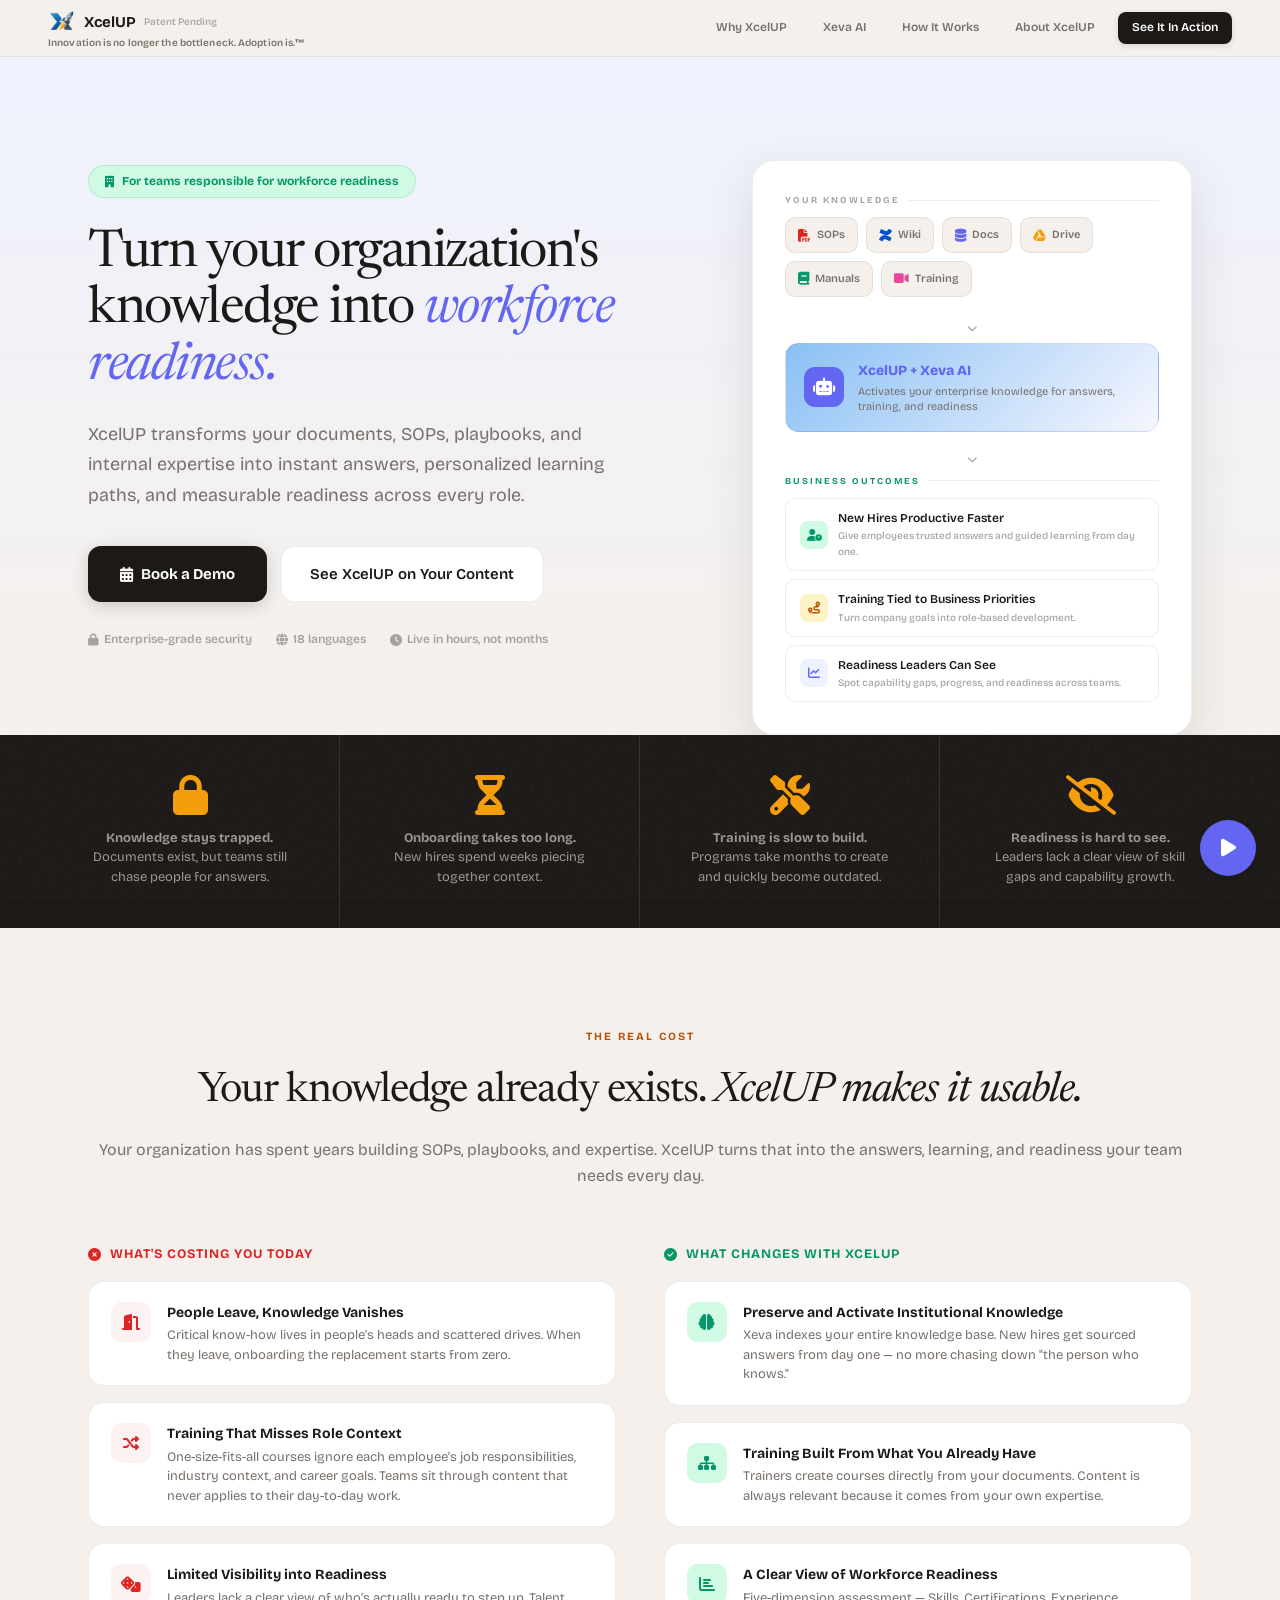
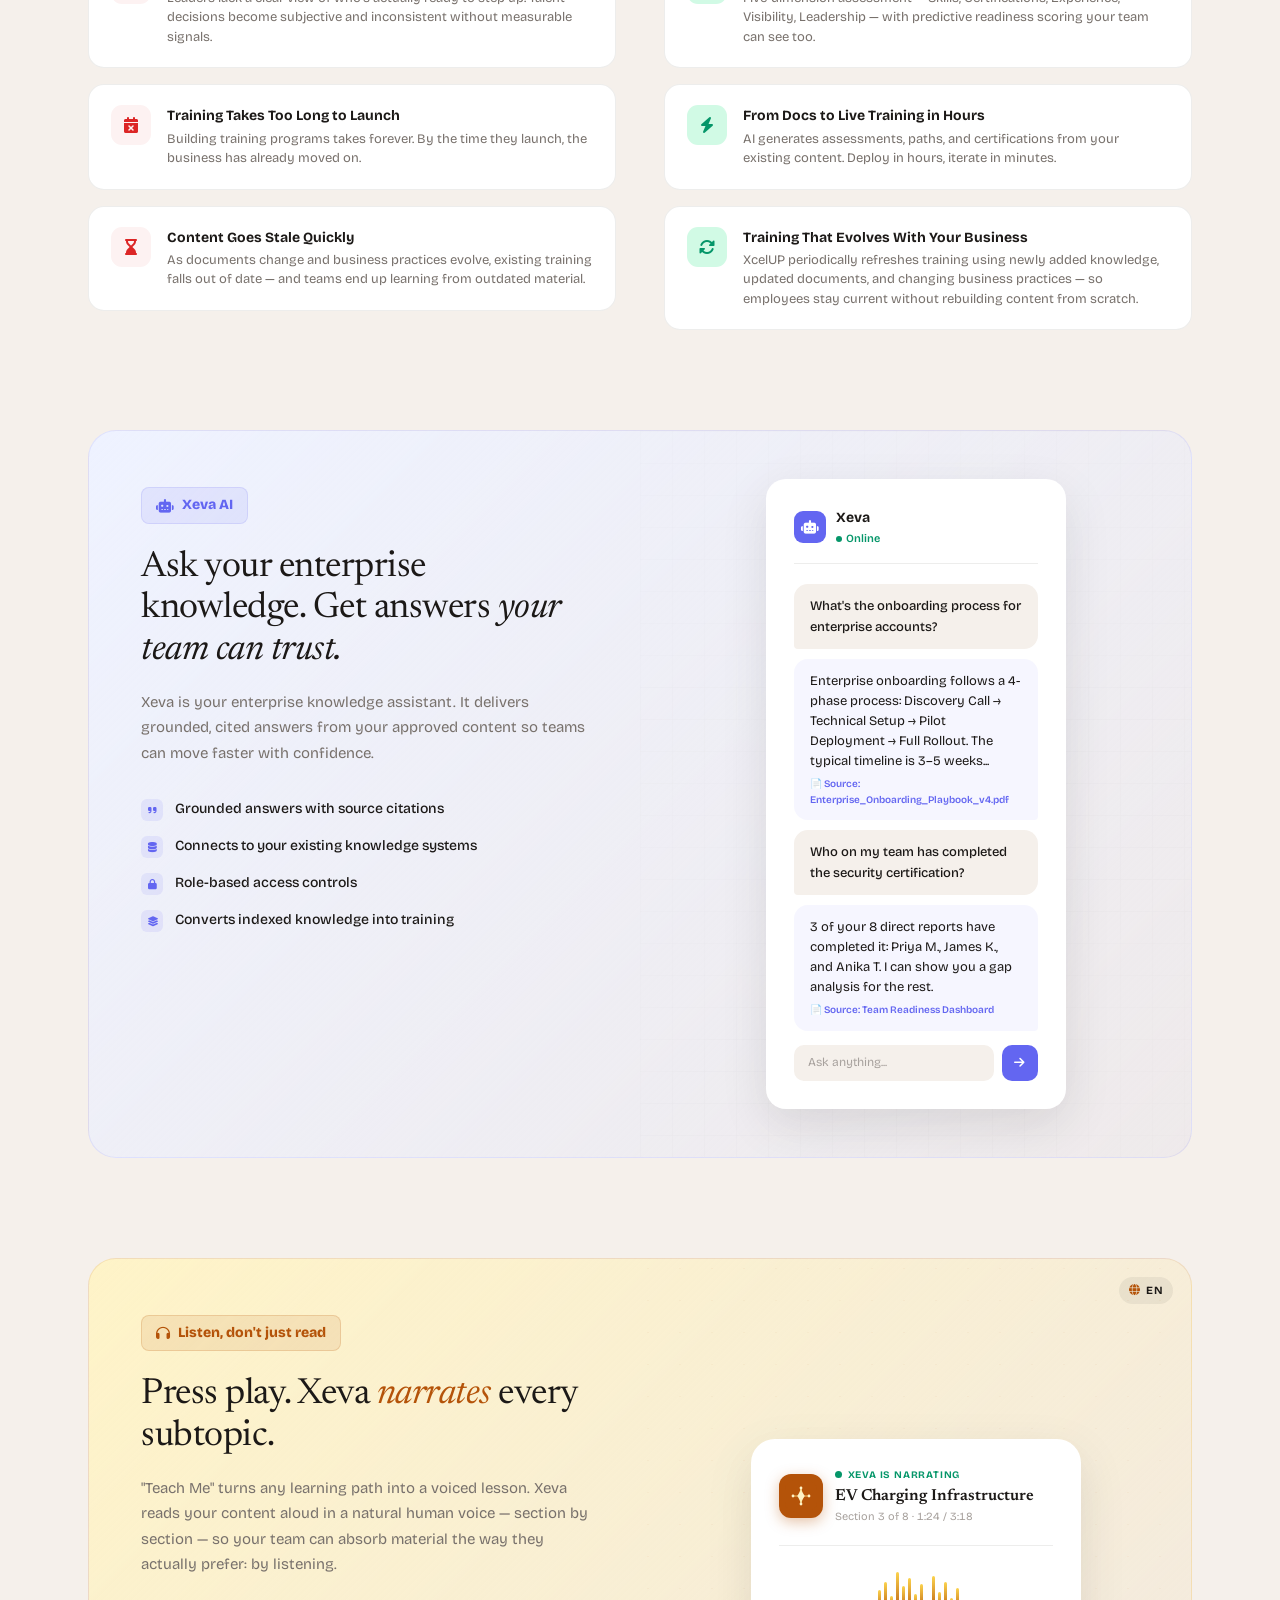
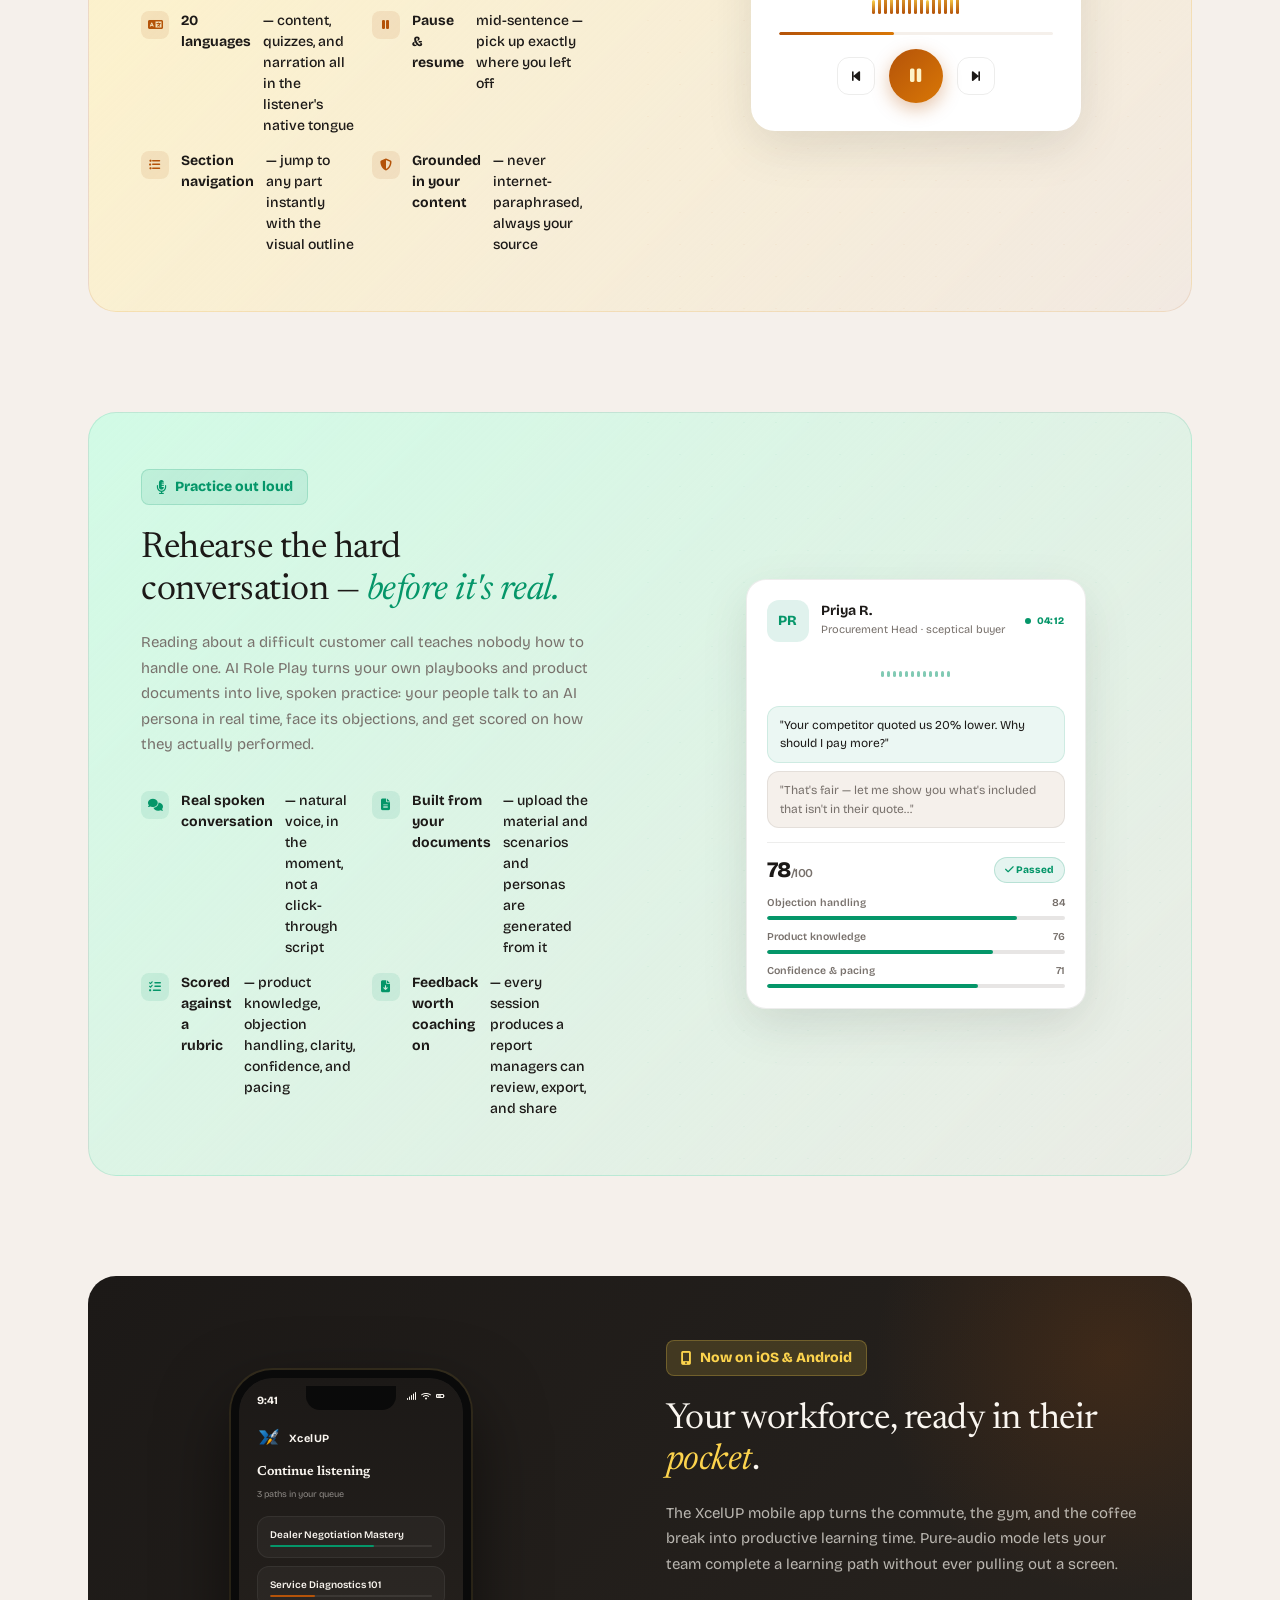
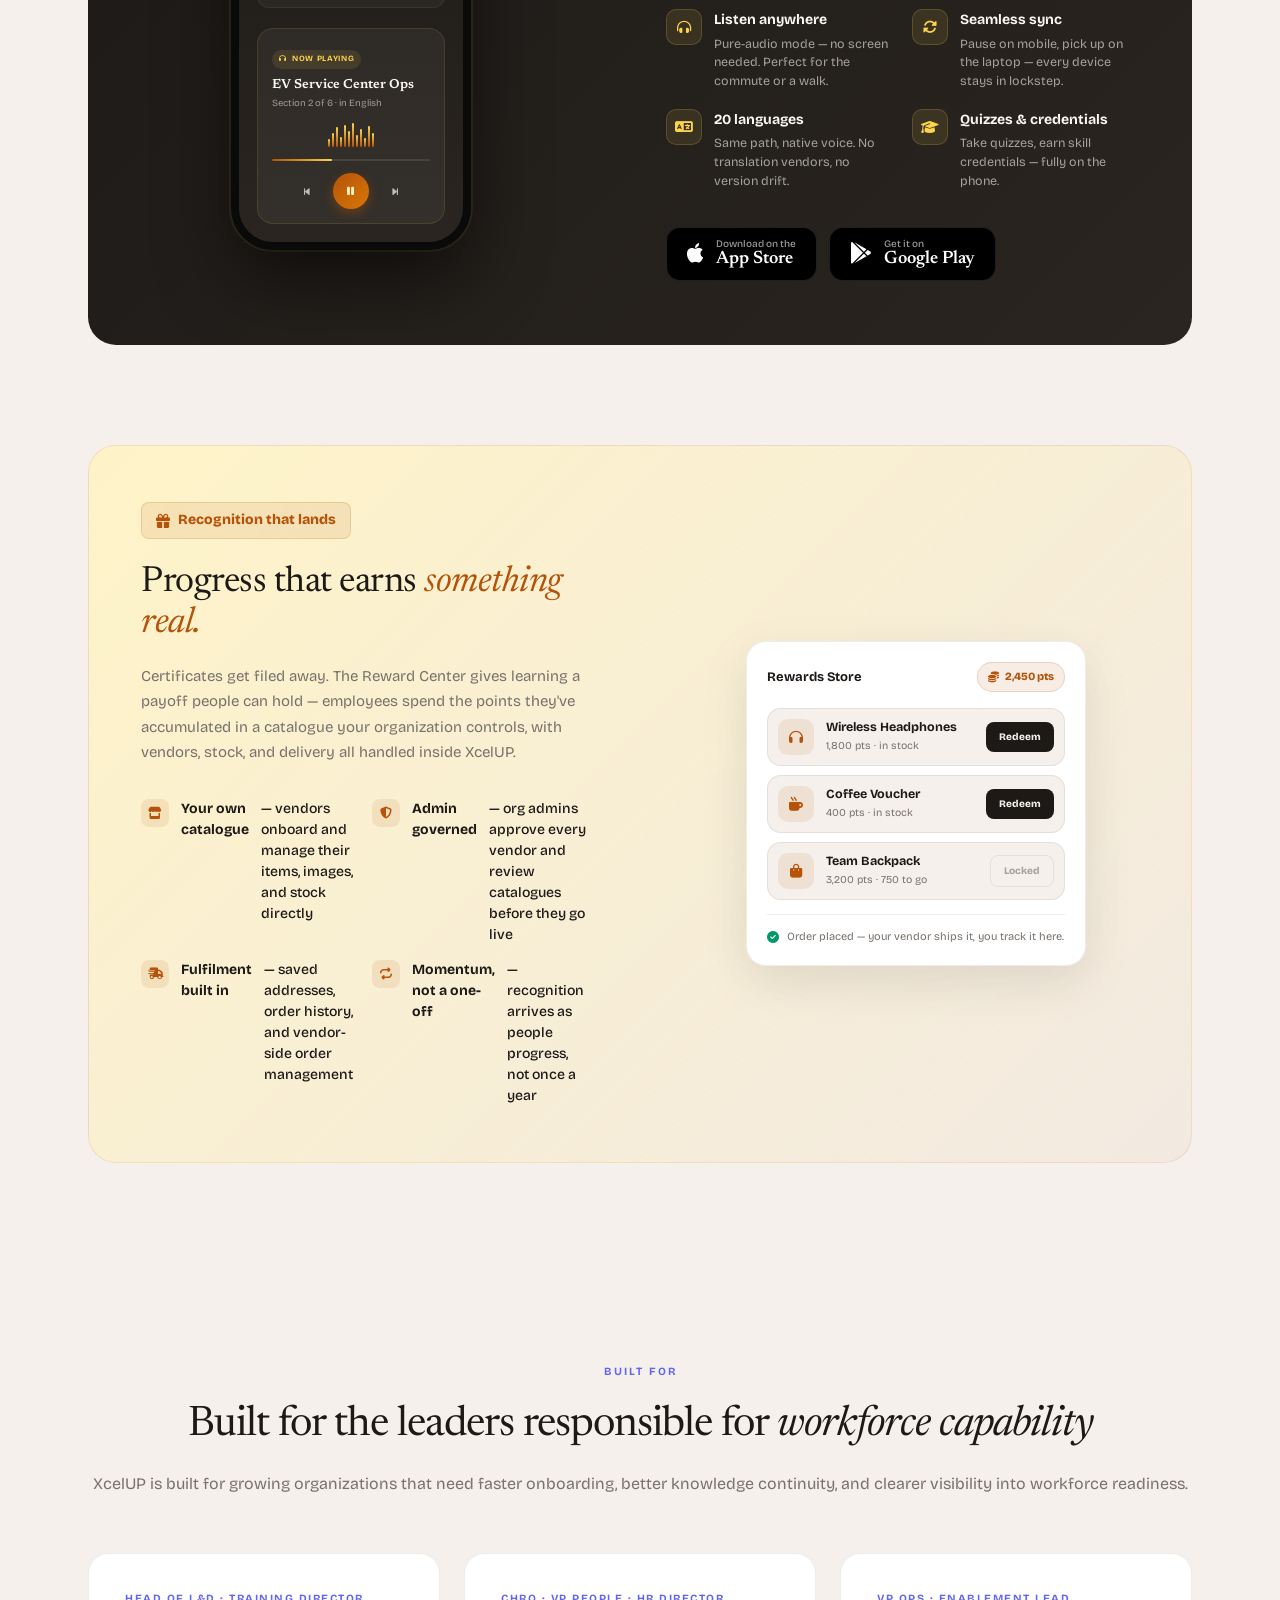
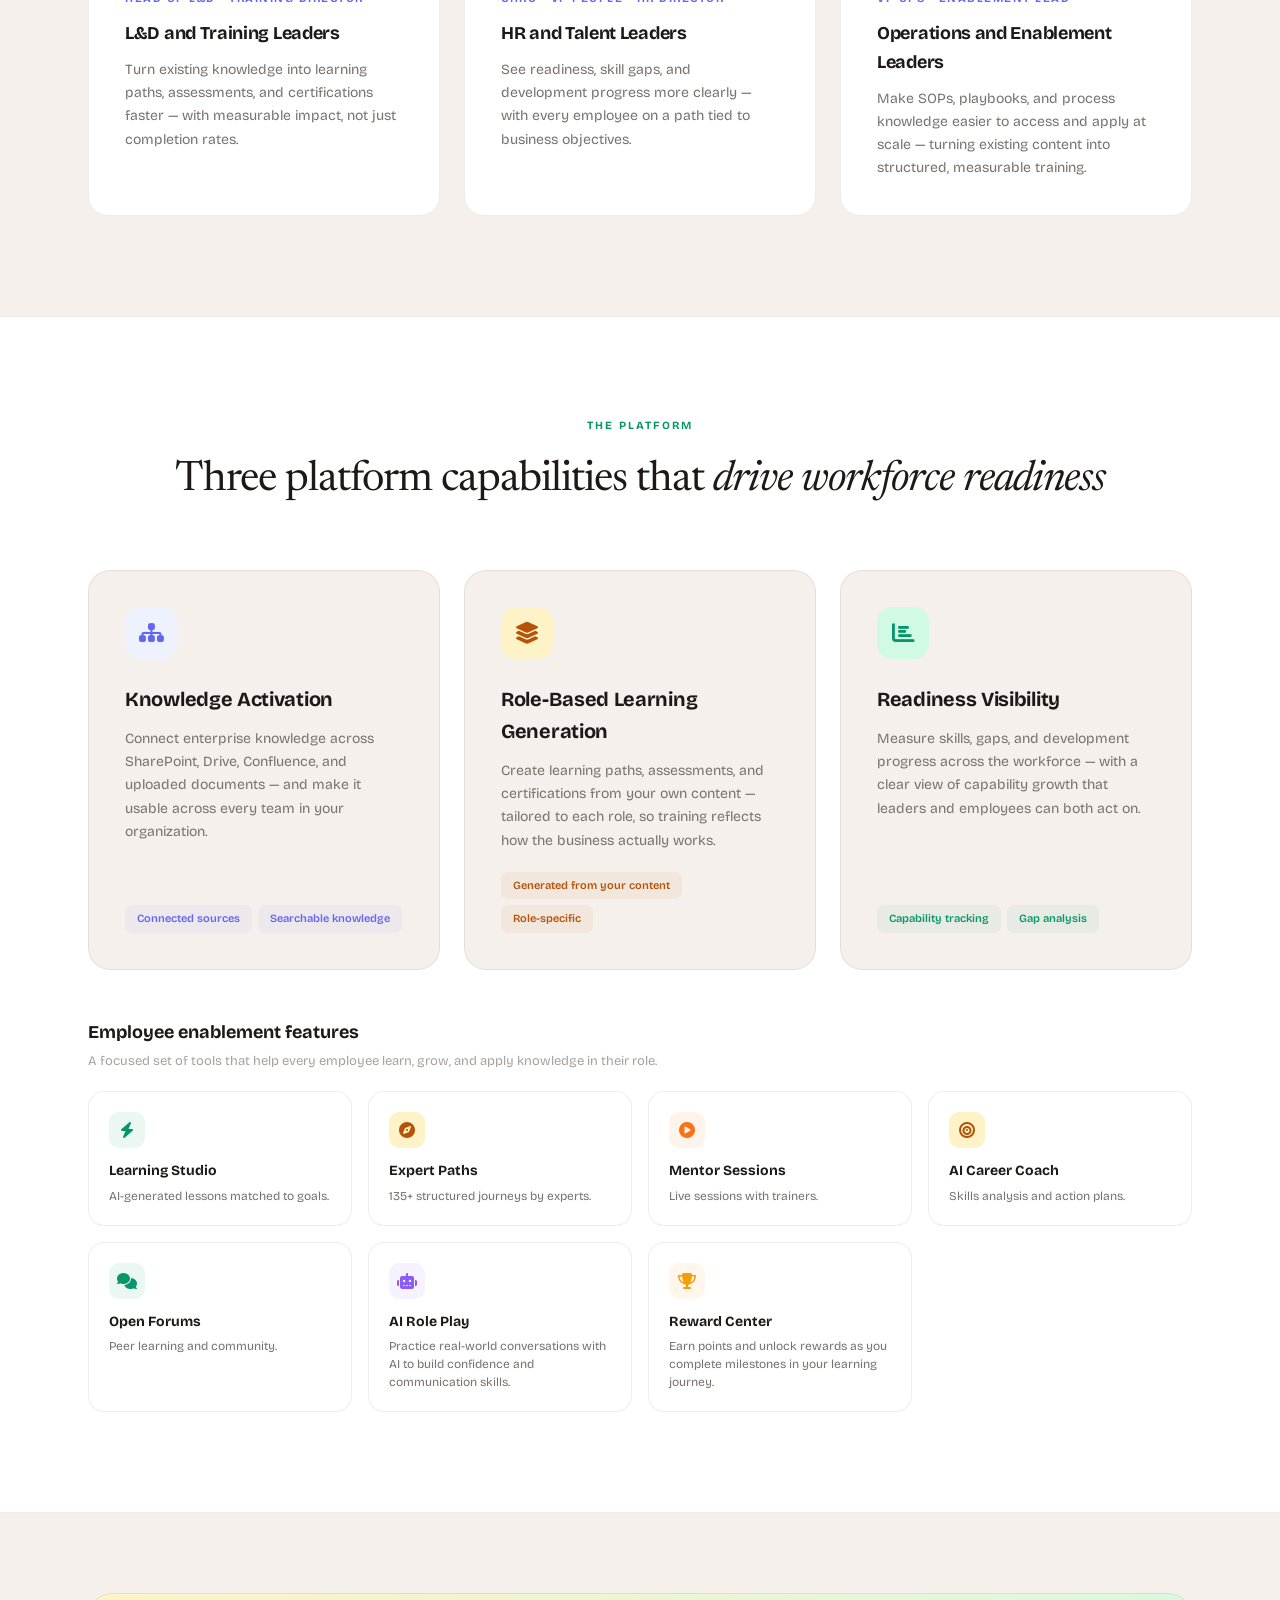
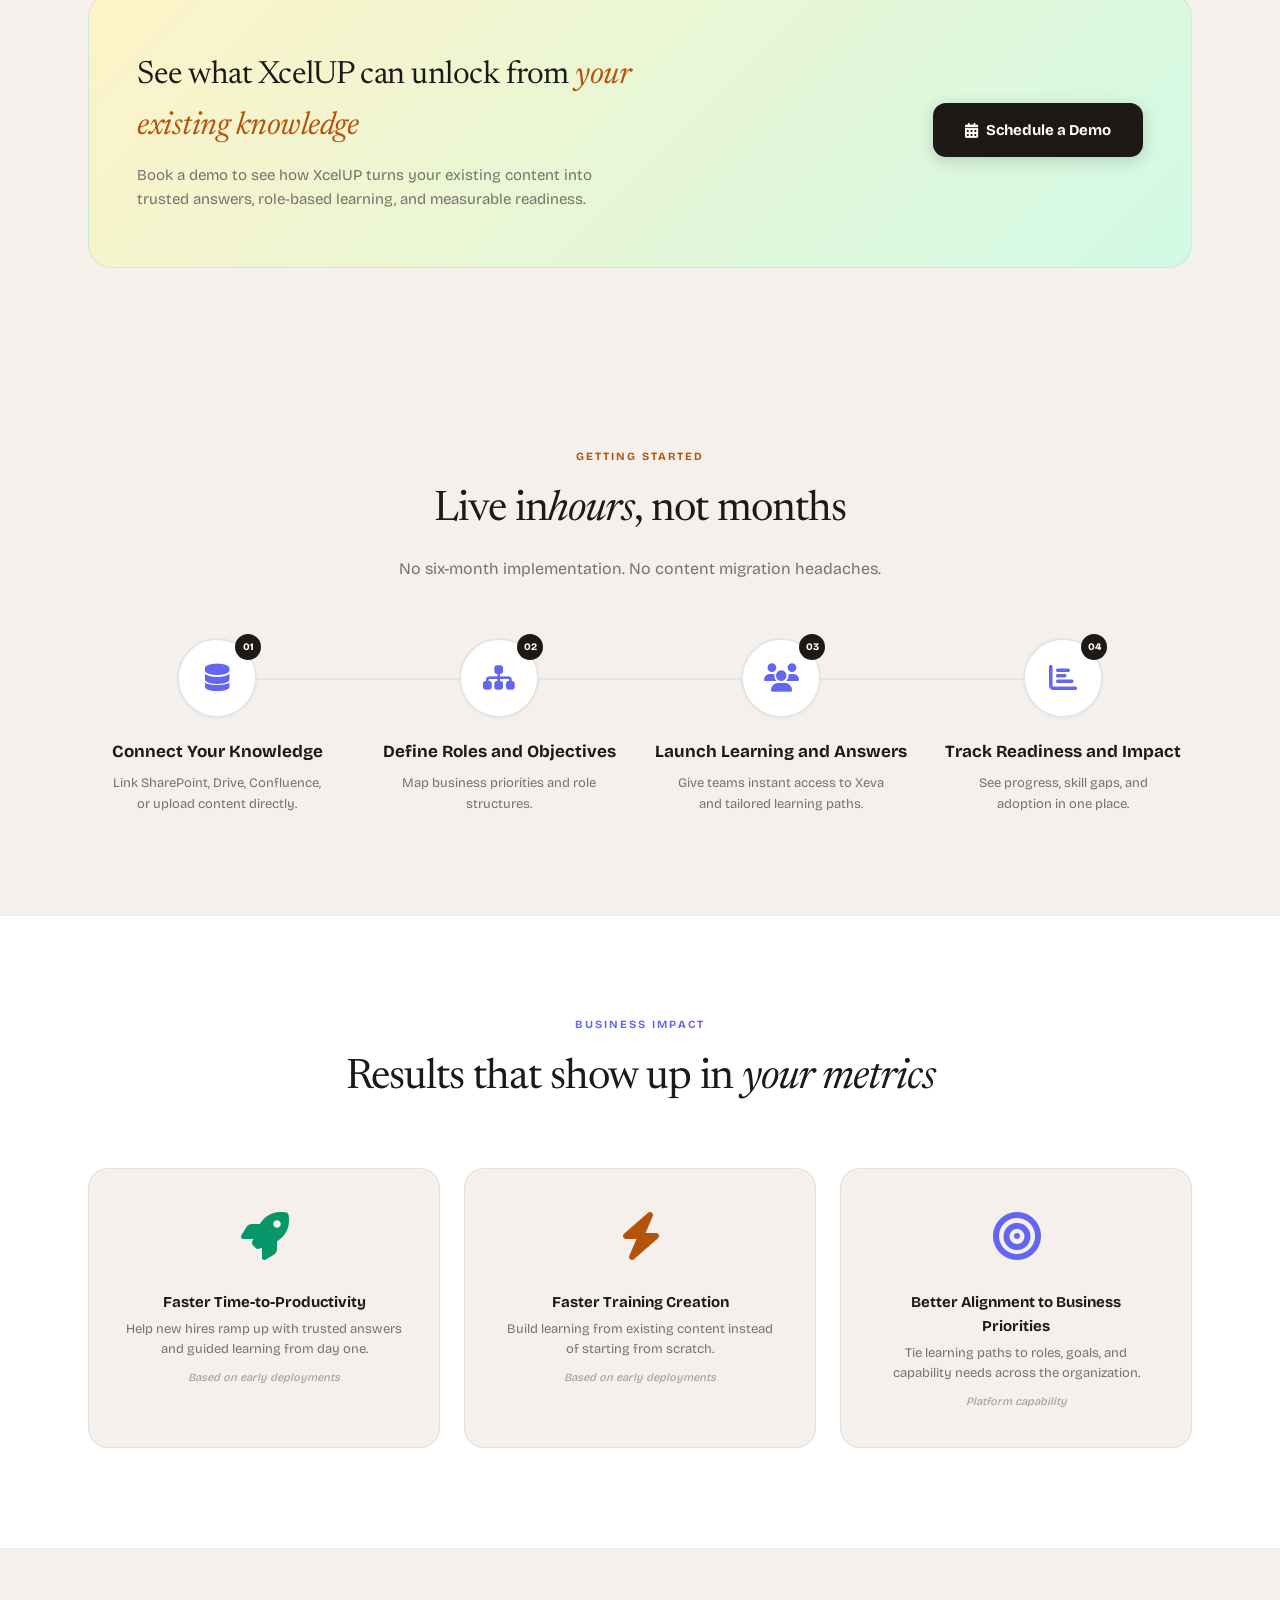
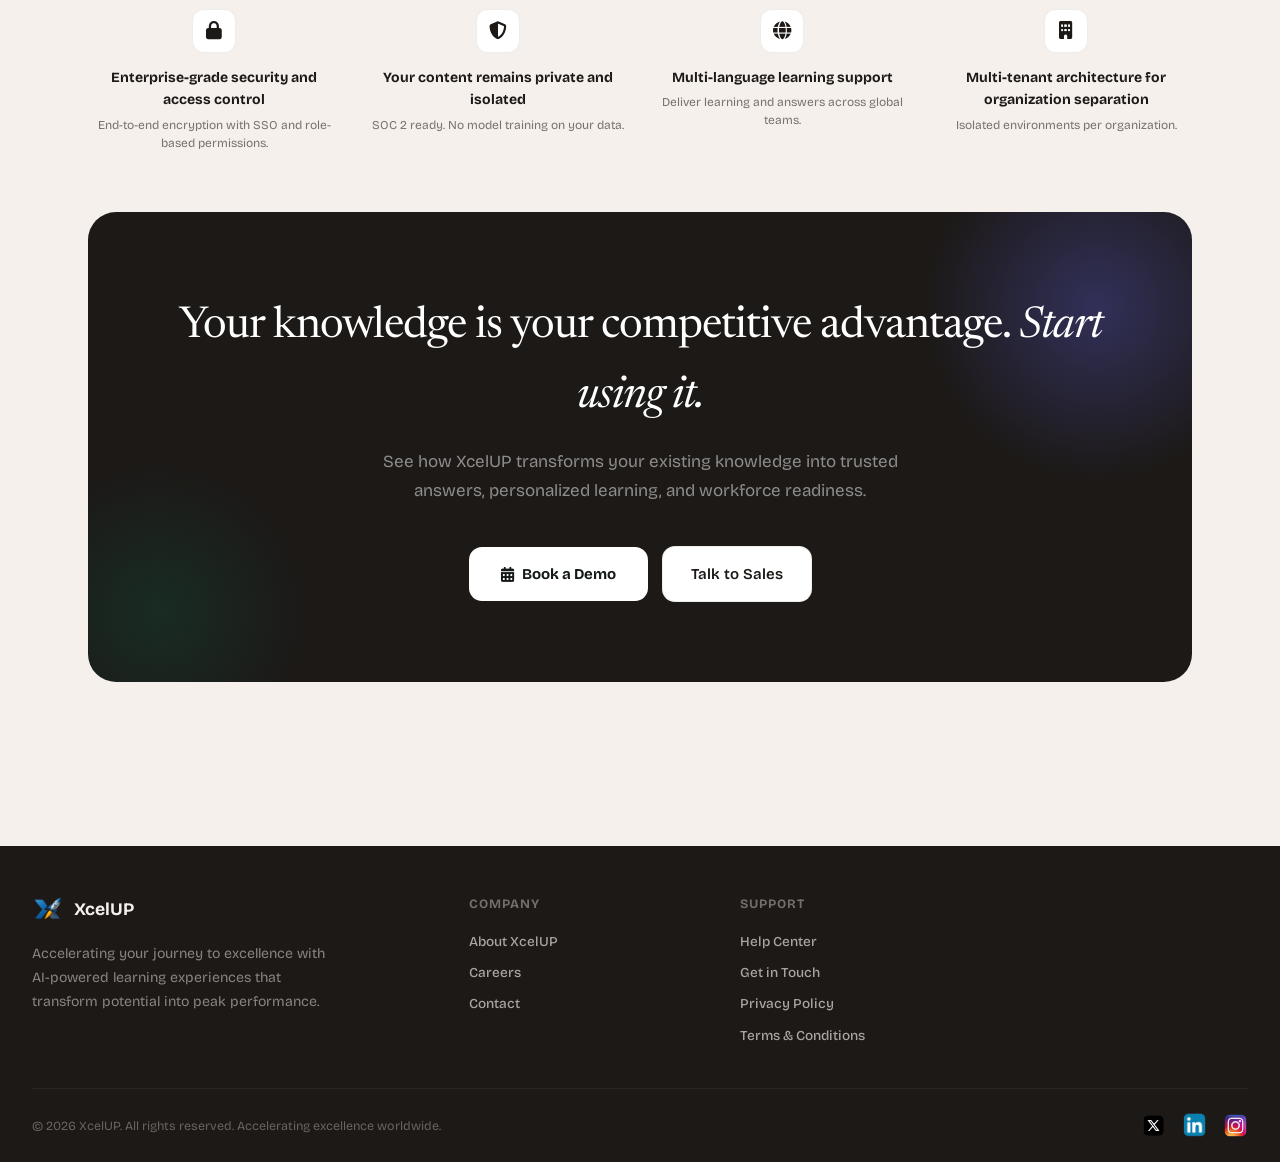
==== commit b7a334ea: "Add favicon to all pages" ====
--- a/index.html
+++ b/index.html
@@ -4,6 +4,7 @@
     <meta charset="UTF-8">
     <meta name="viewport" content="width=device-width, initial-scale=1.0">
     <title>XcelUP | Turn Enterprise Knowledge into Workforce Readiness</title>
+    <link rel="icon" type="image/png" href="/images/XcelUP.png">
     <meta name="description" content="XcelUP turns your documents, SOPs, and internal know-how into instant answers, role-based learning, and measurable workforce readiness.">
     <meta name="keywords" content="AI learning platform, corporate training, L&D platform, knowledge management, employee training, XcelUP, institutional knowledge, onboarding">
     <link rel="canonical" href="https://xcelup.com/">
@@ -1125,13 +1126,15 @@
           <h4>Support</h4>
           <a href="/help">Help Center</a>
           <a href="/contact">Get in Touch</a>
-        </div>
-        <div>
+           <a href="/privacy">Privacy Policy</a>
+           <a href="/terms">Terms &amp; Conditions</a>
+        </div>
+        <!-- <div>
           <h4>Connect</h4>
           <a href="https://www.linkedin.com/company/xcelup-learning/" target="_blank" rel="noopener">LinkedIn</a>
           <a href="https://x.com/goxcelup" target="_blank" rel="noopener">Twitter / X</a>
           <a href="https://www.instagram.com/goxcelup" target="_blank" rel="noopener">Instagram</a>
-        </div>
+        </div> -->
       </div>
     </div>
     <div class="site-foot-bottom">
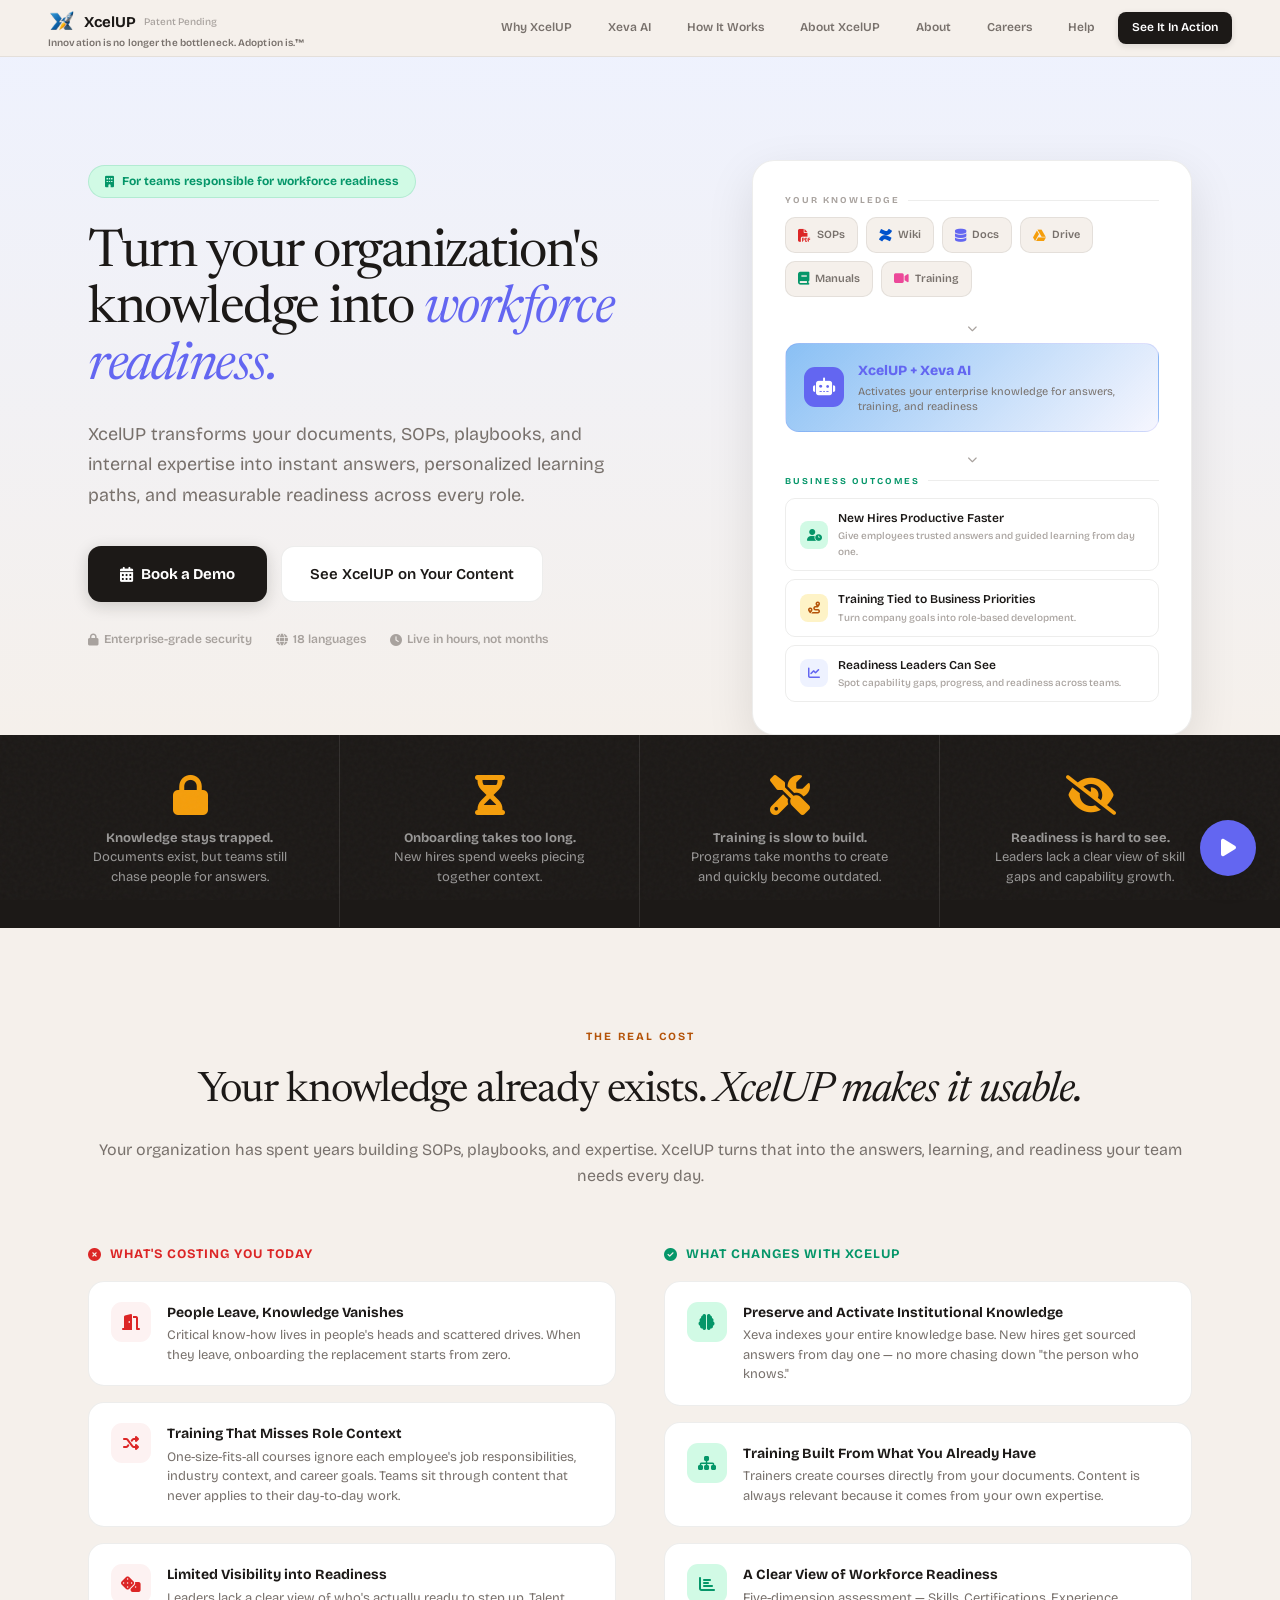
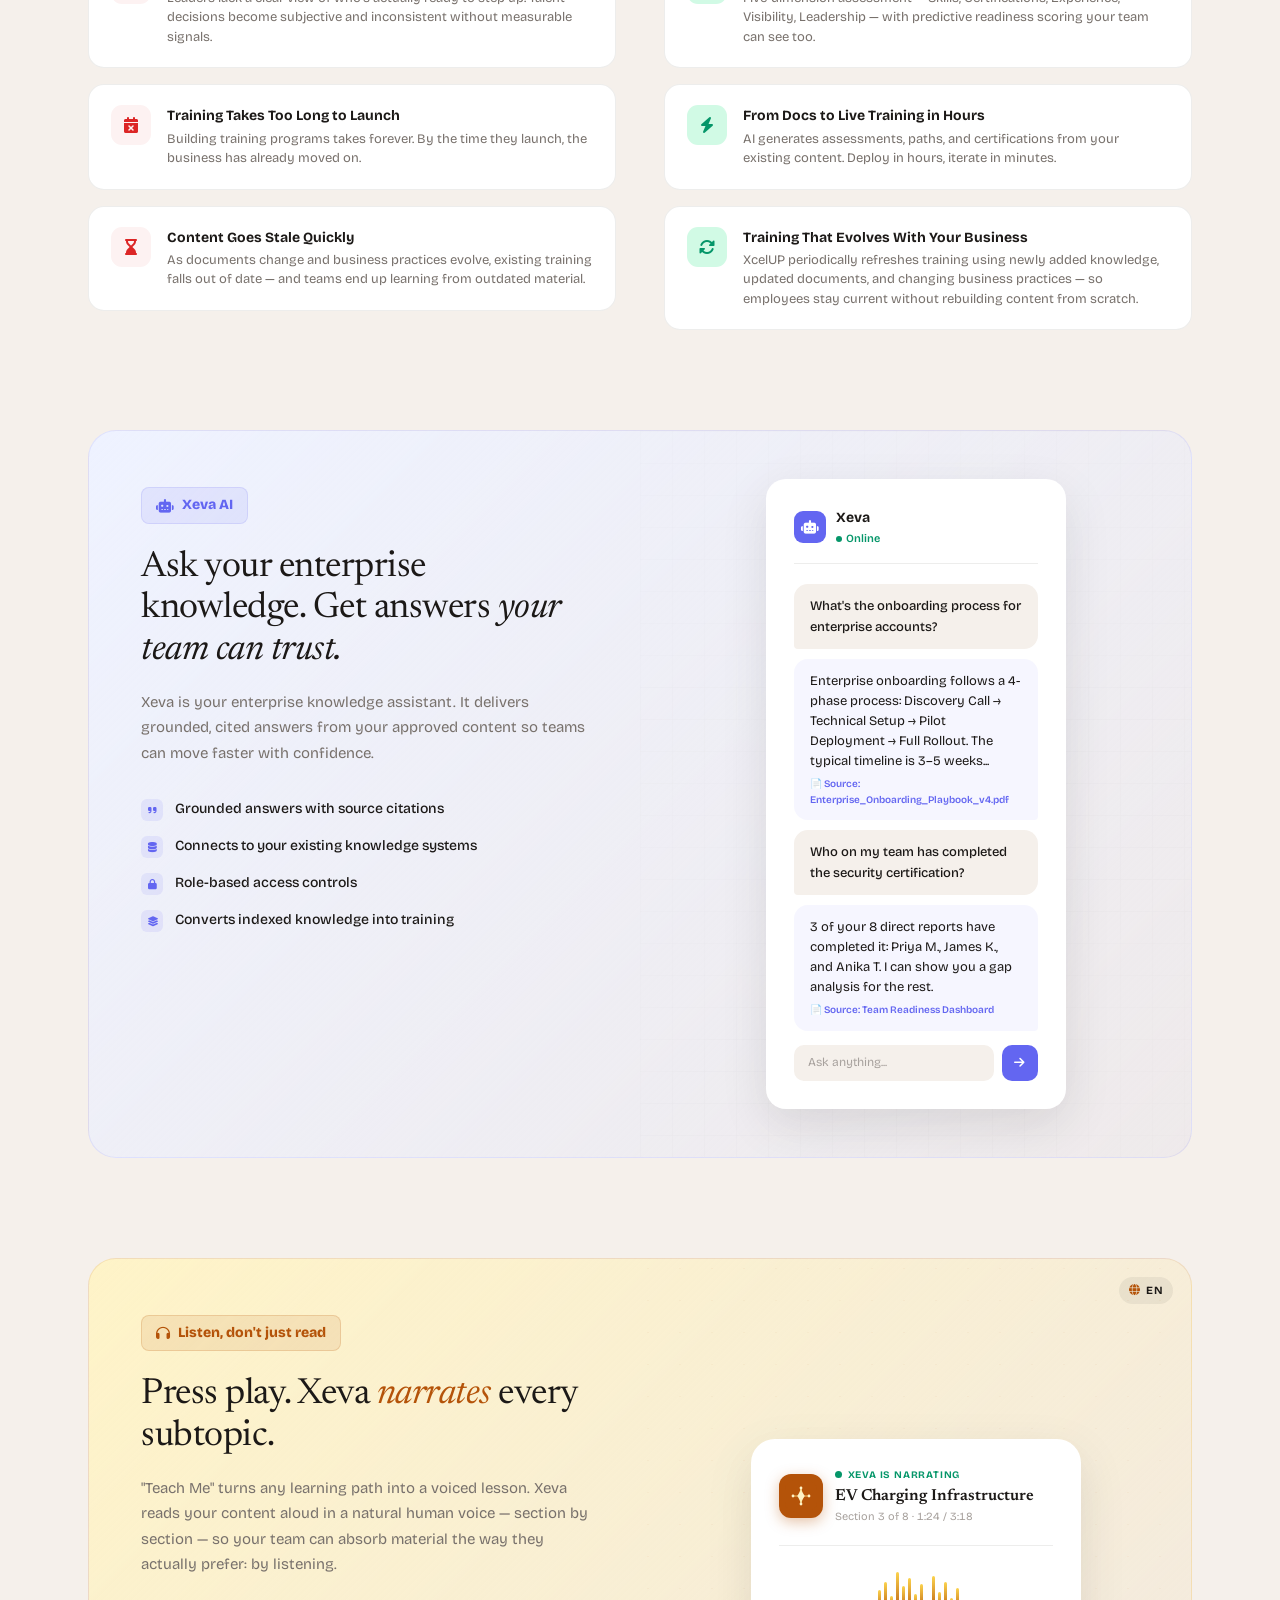
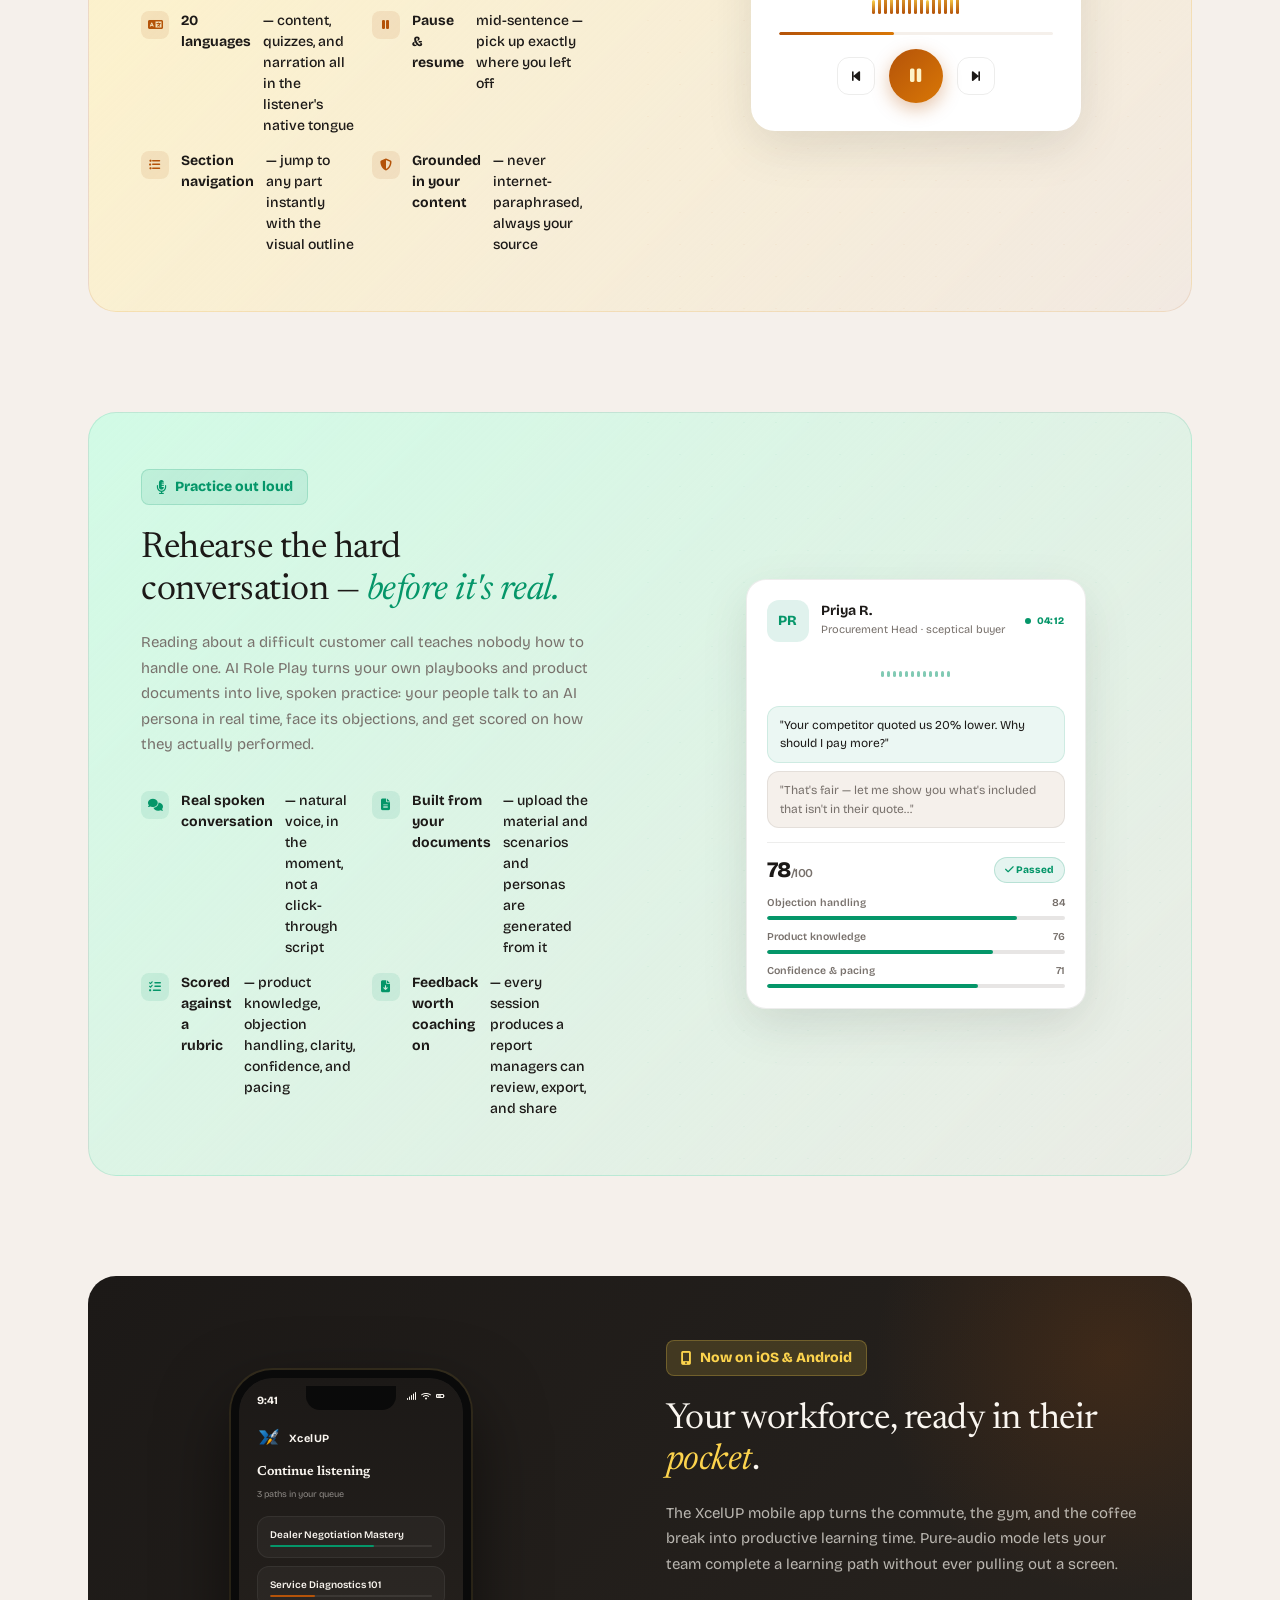
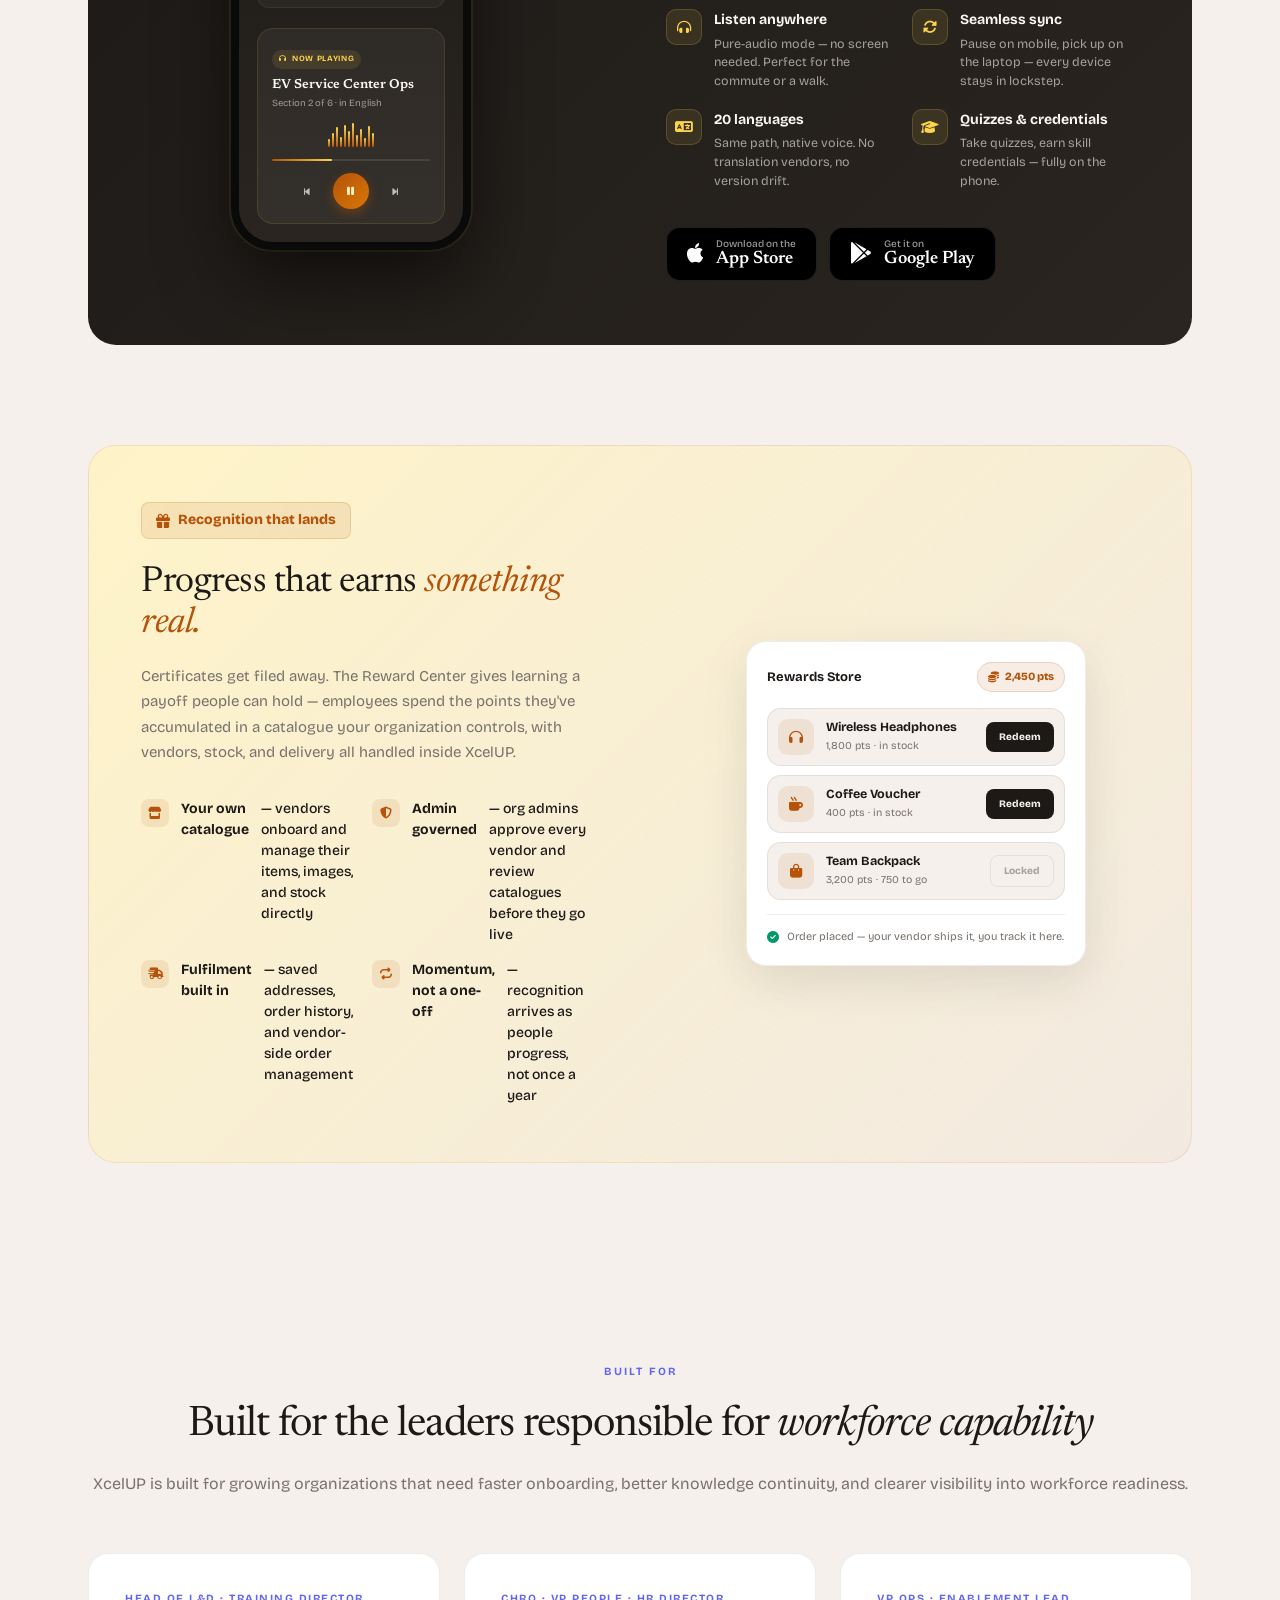
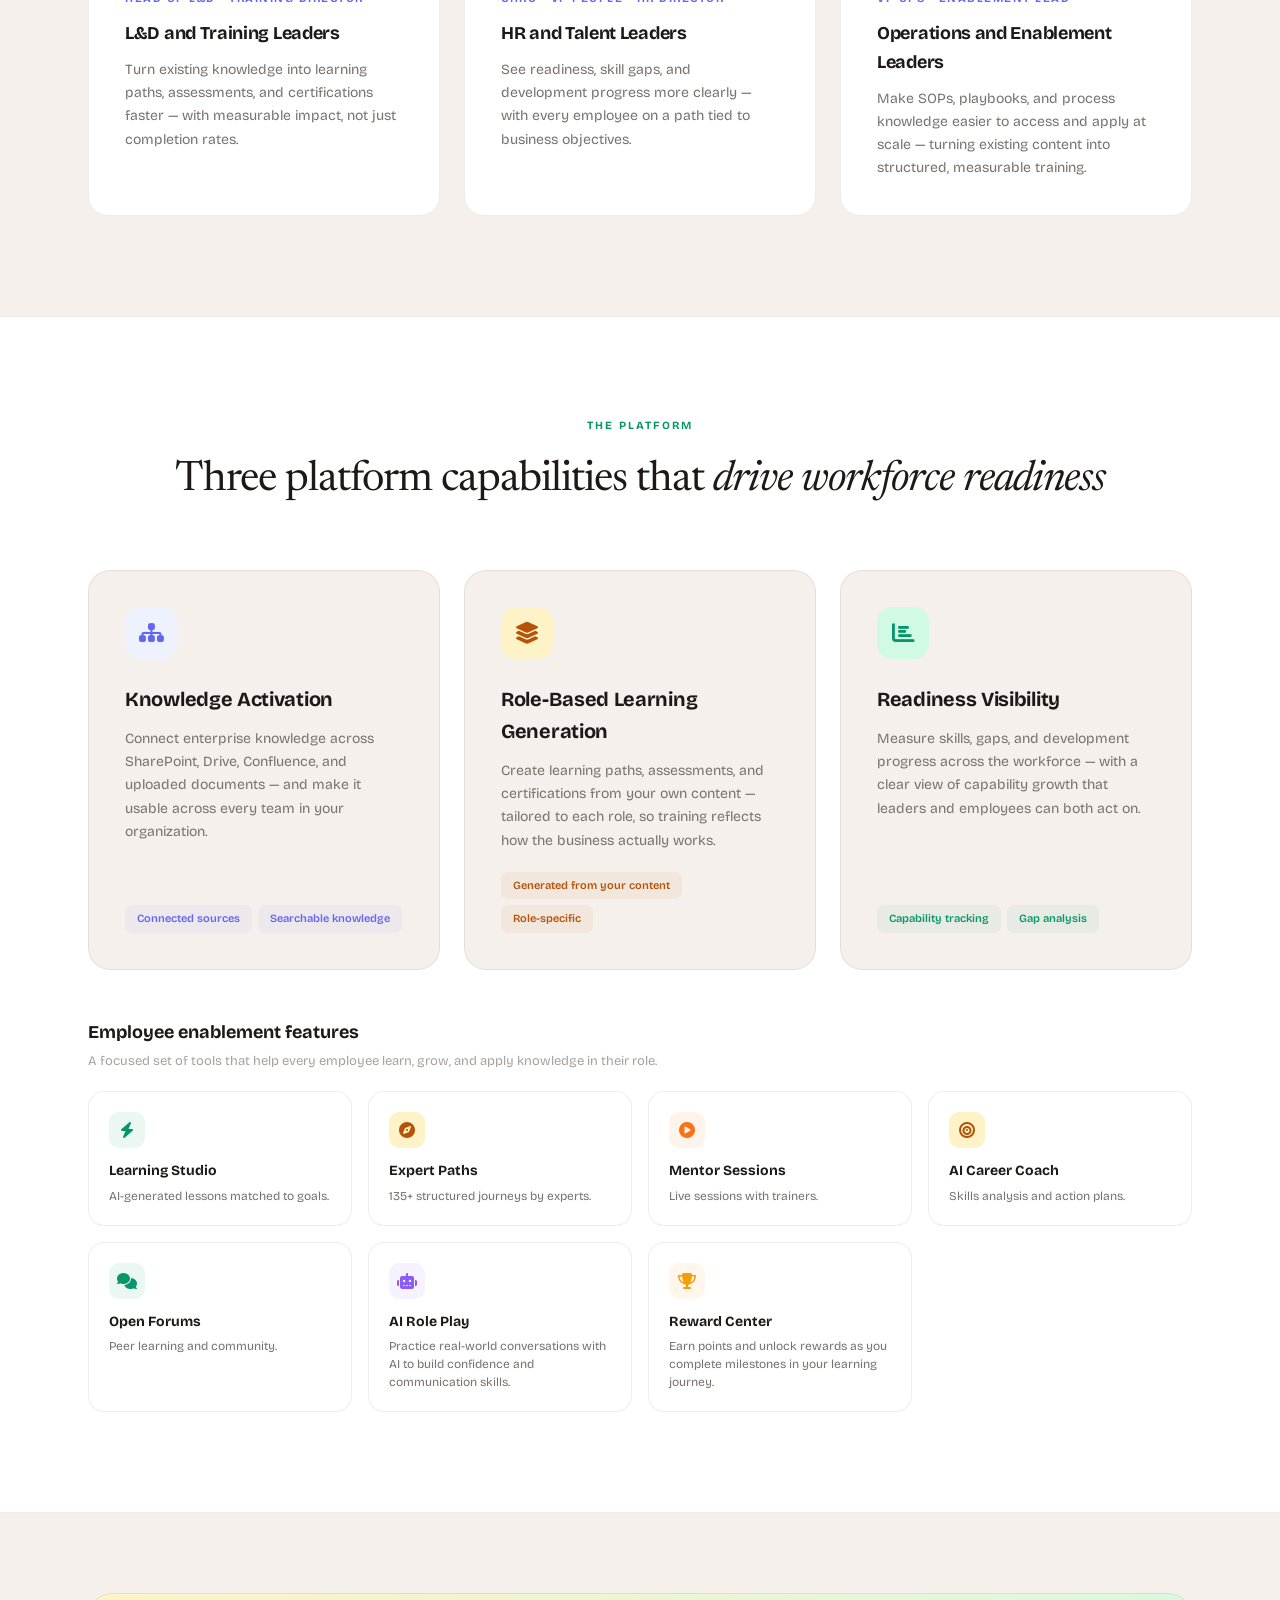
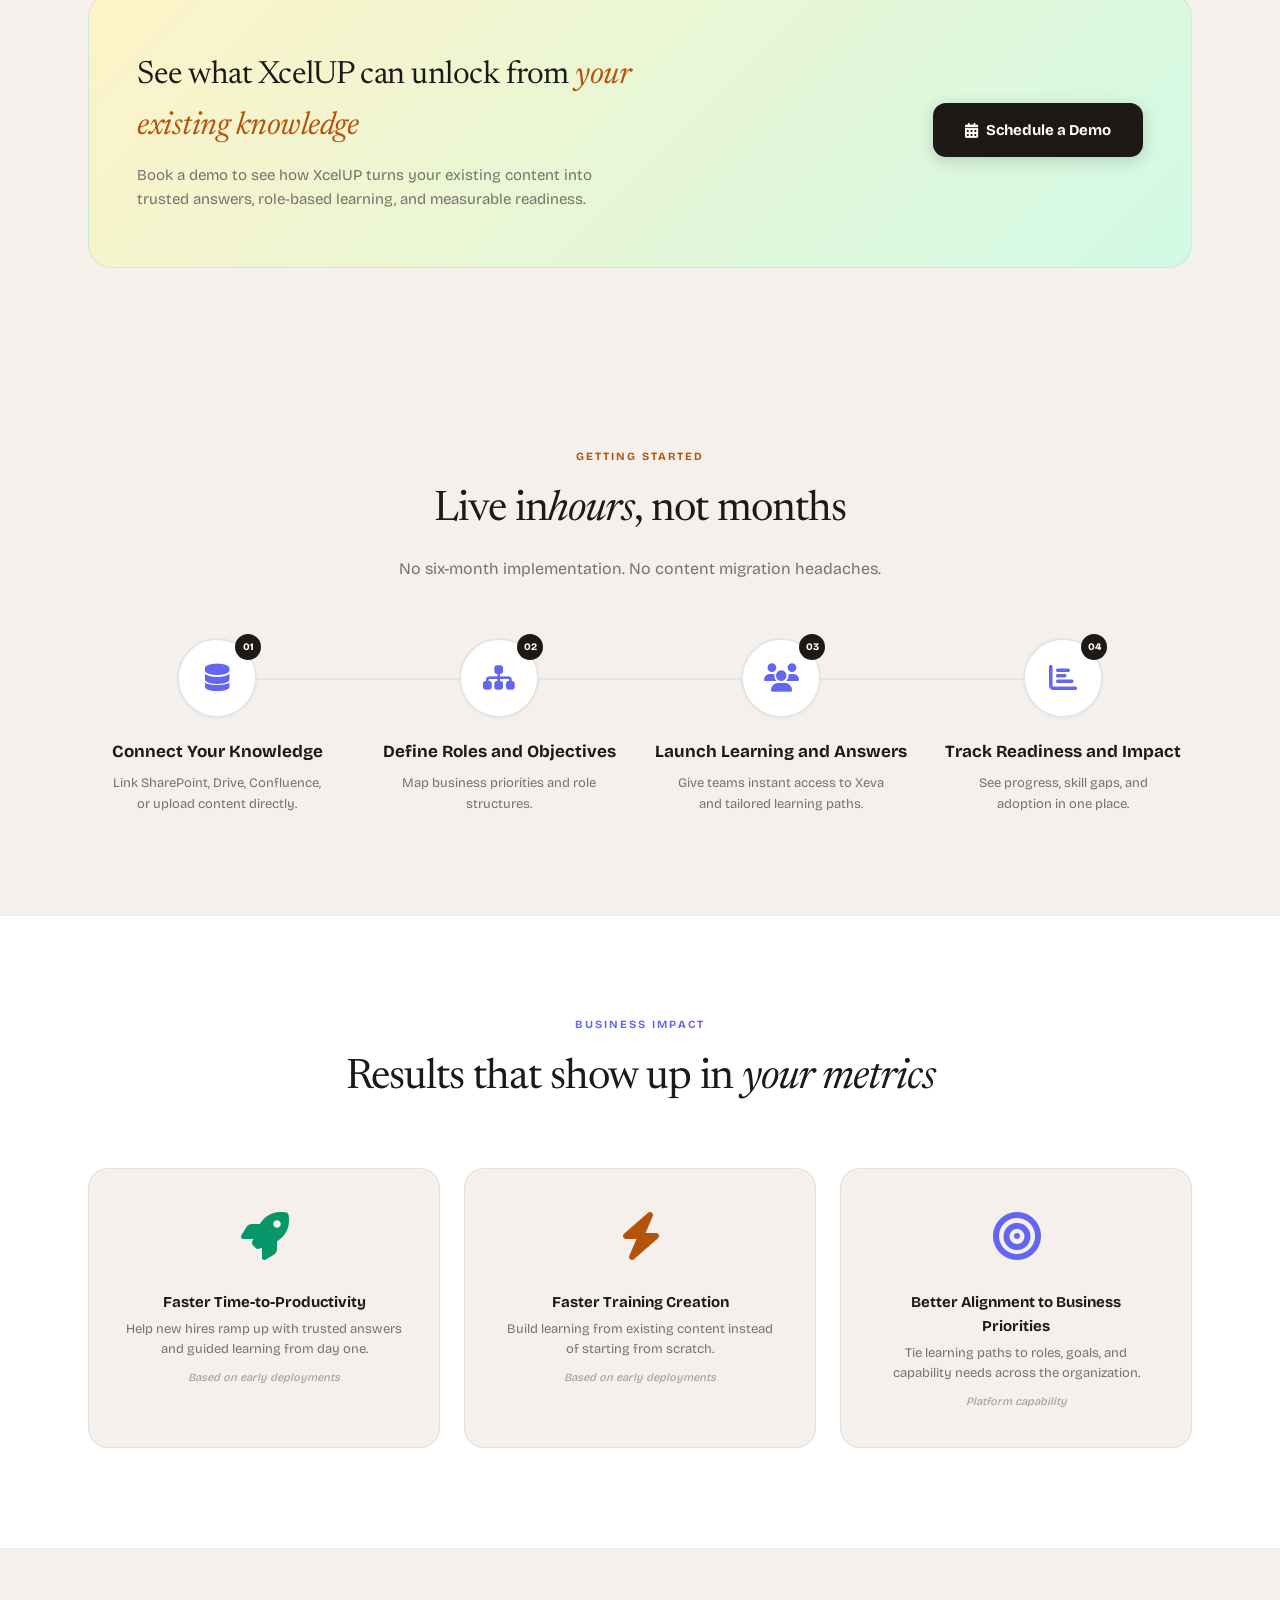
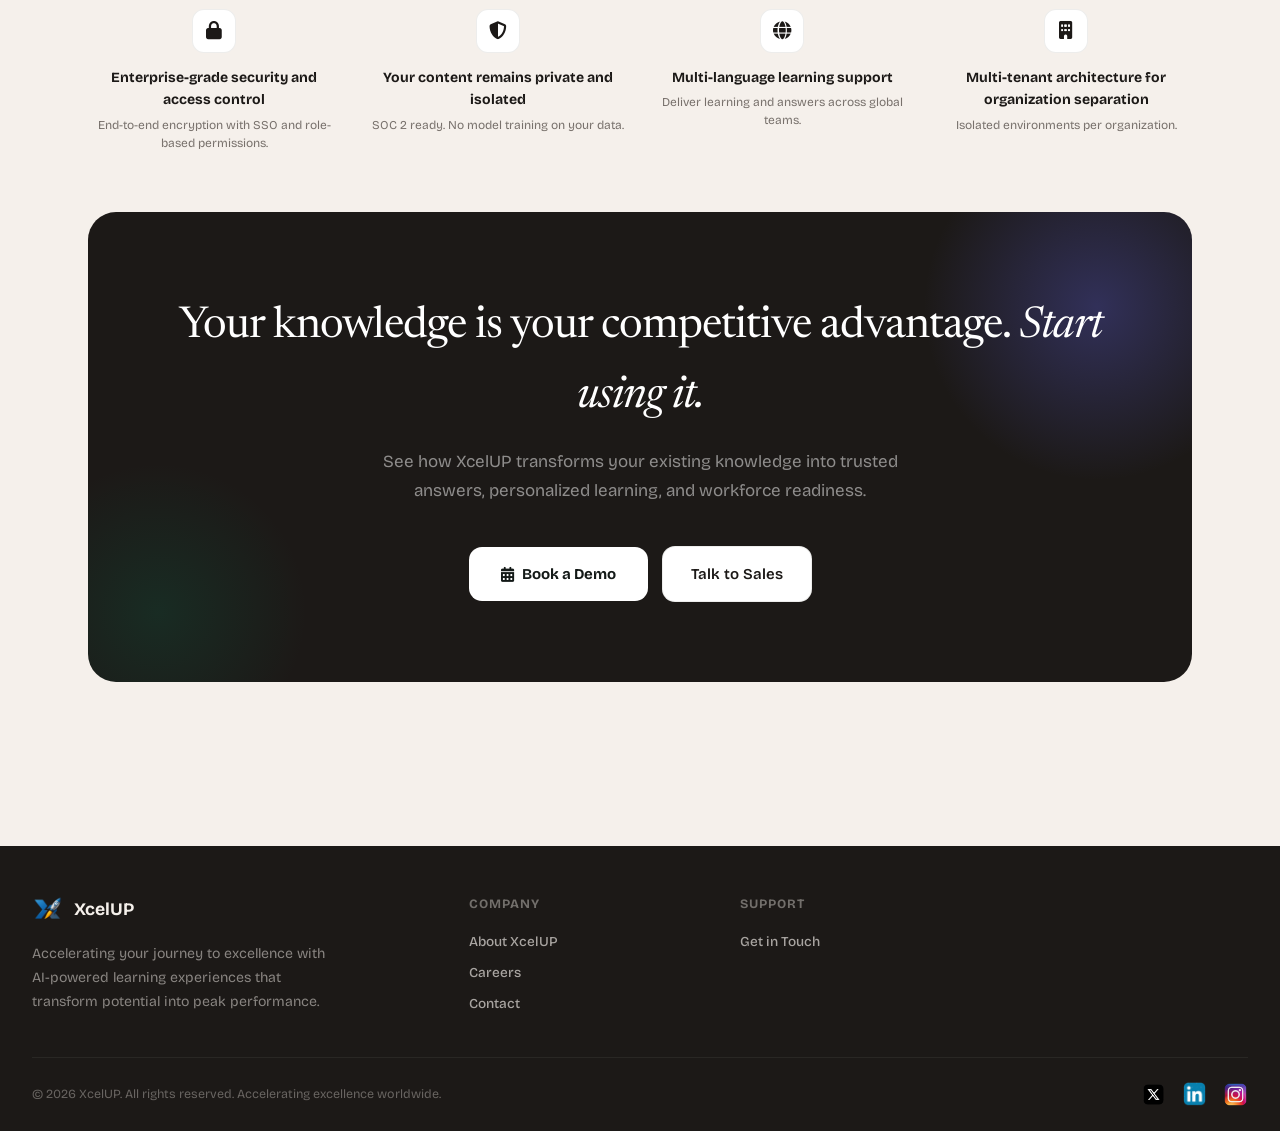
==== commit 5388be0e: "Fix nav gap - brand pushes right with margin-right auto" ====
--- a/index.html
+++ b/index.html
@@ -576,6 +576,9 @@
             <a href="#xeva">Xeva AI</a>
             <a href="#how-it-works">How It Works</a>
             <a href="/about-xcelup">About XcelUP</a>
+            <a href="/about-xcelup">About</a>
+      <a href="/careers">Careers</a>
+      <a href="/help">Help</a>
             <!-- <a href="/articles">XcelUP Pulses</a> -->
             <!-- <div class="theme-toggle" id="themeToggle"><i class="fas fa-sun theme-toggle-icon sun-icon"></i><i class="fas fa-moon theme-toggle-icon moon-icon"></i></div>
             Language selector partial removed -->
@@ -1080,7 +1083,7 @@
 
 <div id="videoModal" class="video-modal"><div class="video-modal-content"><span class="close-modal-button" id="closeModalBtn">&times;</span><div class="video-modal-aspect-ratio"><iframe id="modalVideo" src="" frameborder="0" allow="accelerometer; autoplay; clipboard-write; encrypted-media; gyroscope; picture-in-picture" allowfullscreen></iframe></div></div></div>
 
-<!-- ═══ STATIC FOOTER (paste before </body>) ═══ -->
+
 <style>
   .site-foot{background:#1C1917;color:#F5F0EB;padding:3rem 0 1.5rem;font-family:'Bricolage Grotesque',-apple-system,sans-serif;margin-top:4rem}
   .site-foot-in{max-width:1400px;margin:0 auto;padding:0 2rem}
@@ -1124,10 +1127,8 @@
         </div>
         <div>
           <h4>Support</h4>
-          <a href="/help">Help Center</a>
+          <!-- <a href="/help">Help Center</a> -->
           <a href="/contact">Get in Touch</a>
-           <a href="/privacy">Privacy Policy</a>
-           <a href="/terms">Terms &amp; Conditions</a>
         </div>
         <!-- <div>
           <h4>Connect</h4>
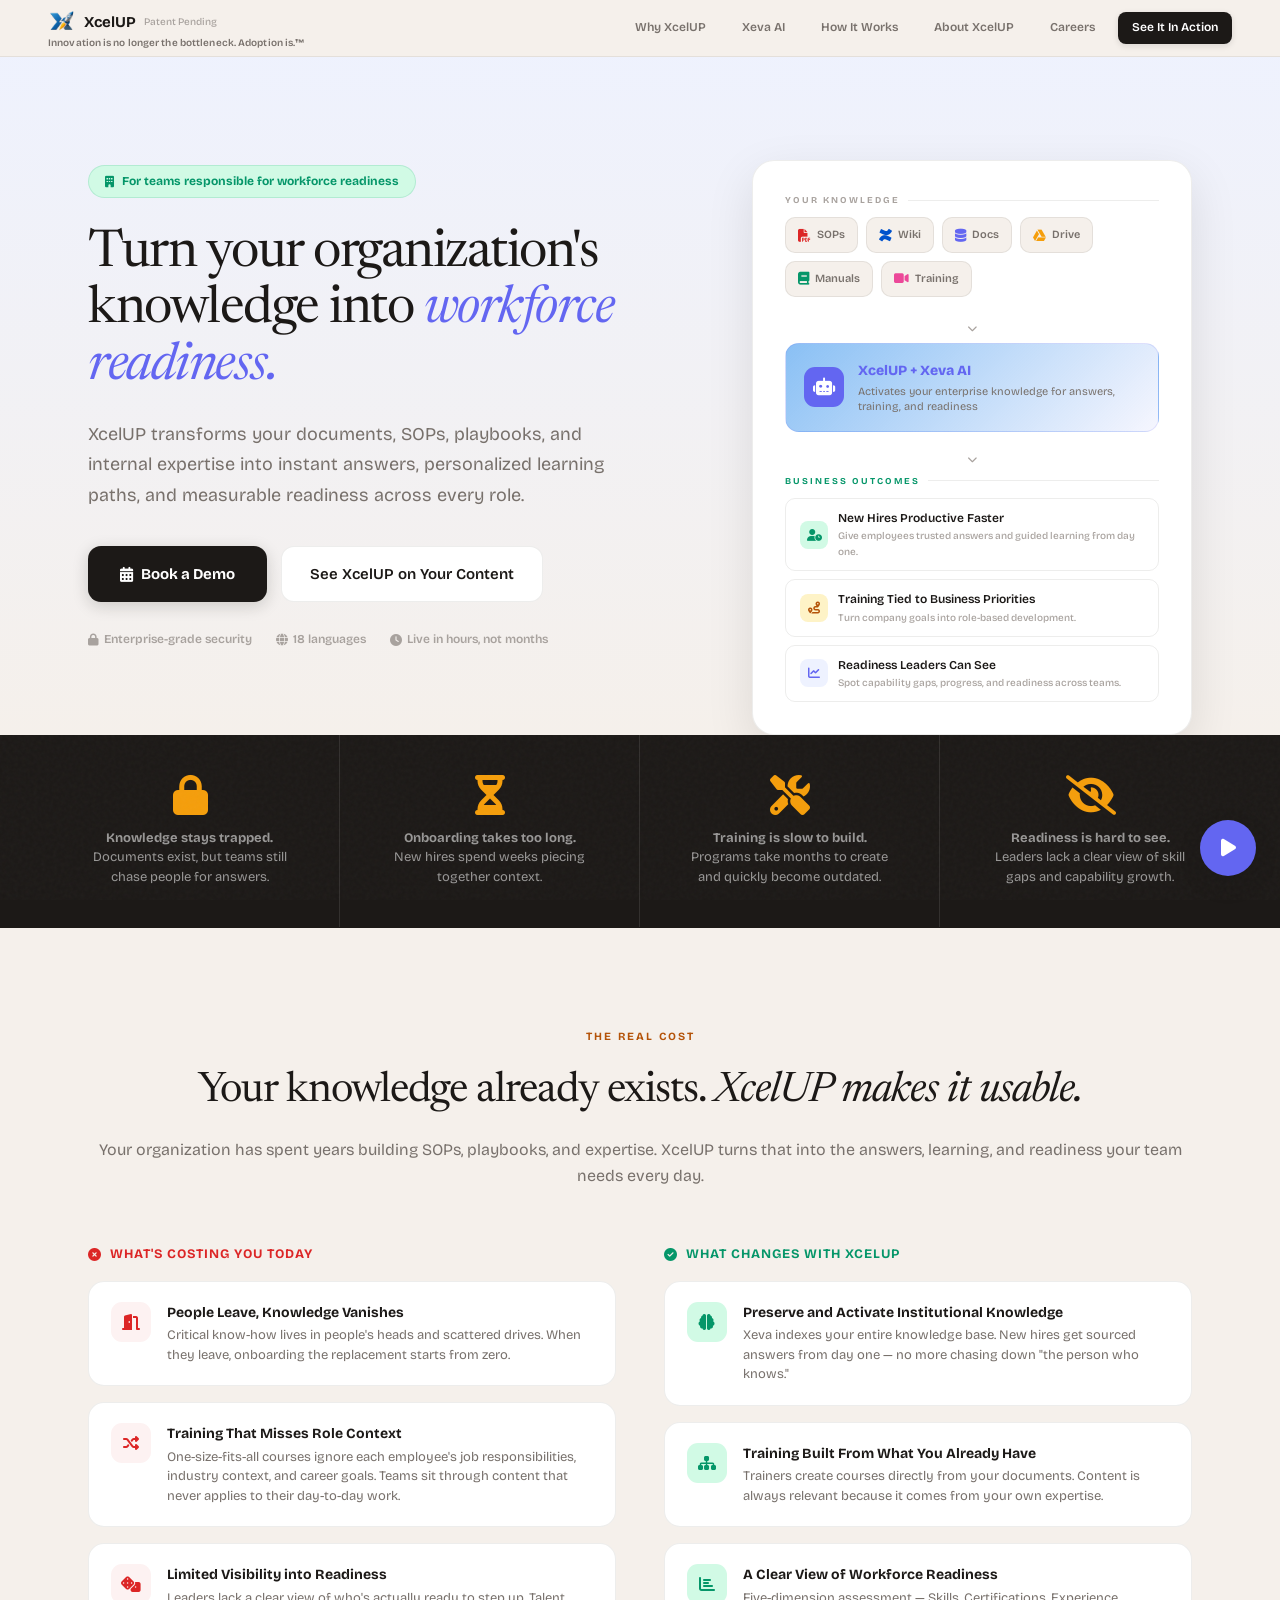
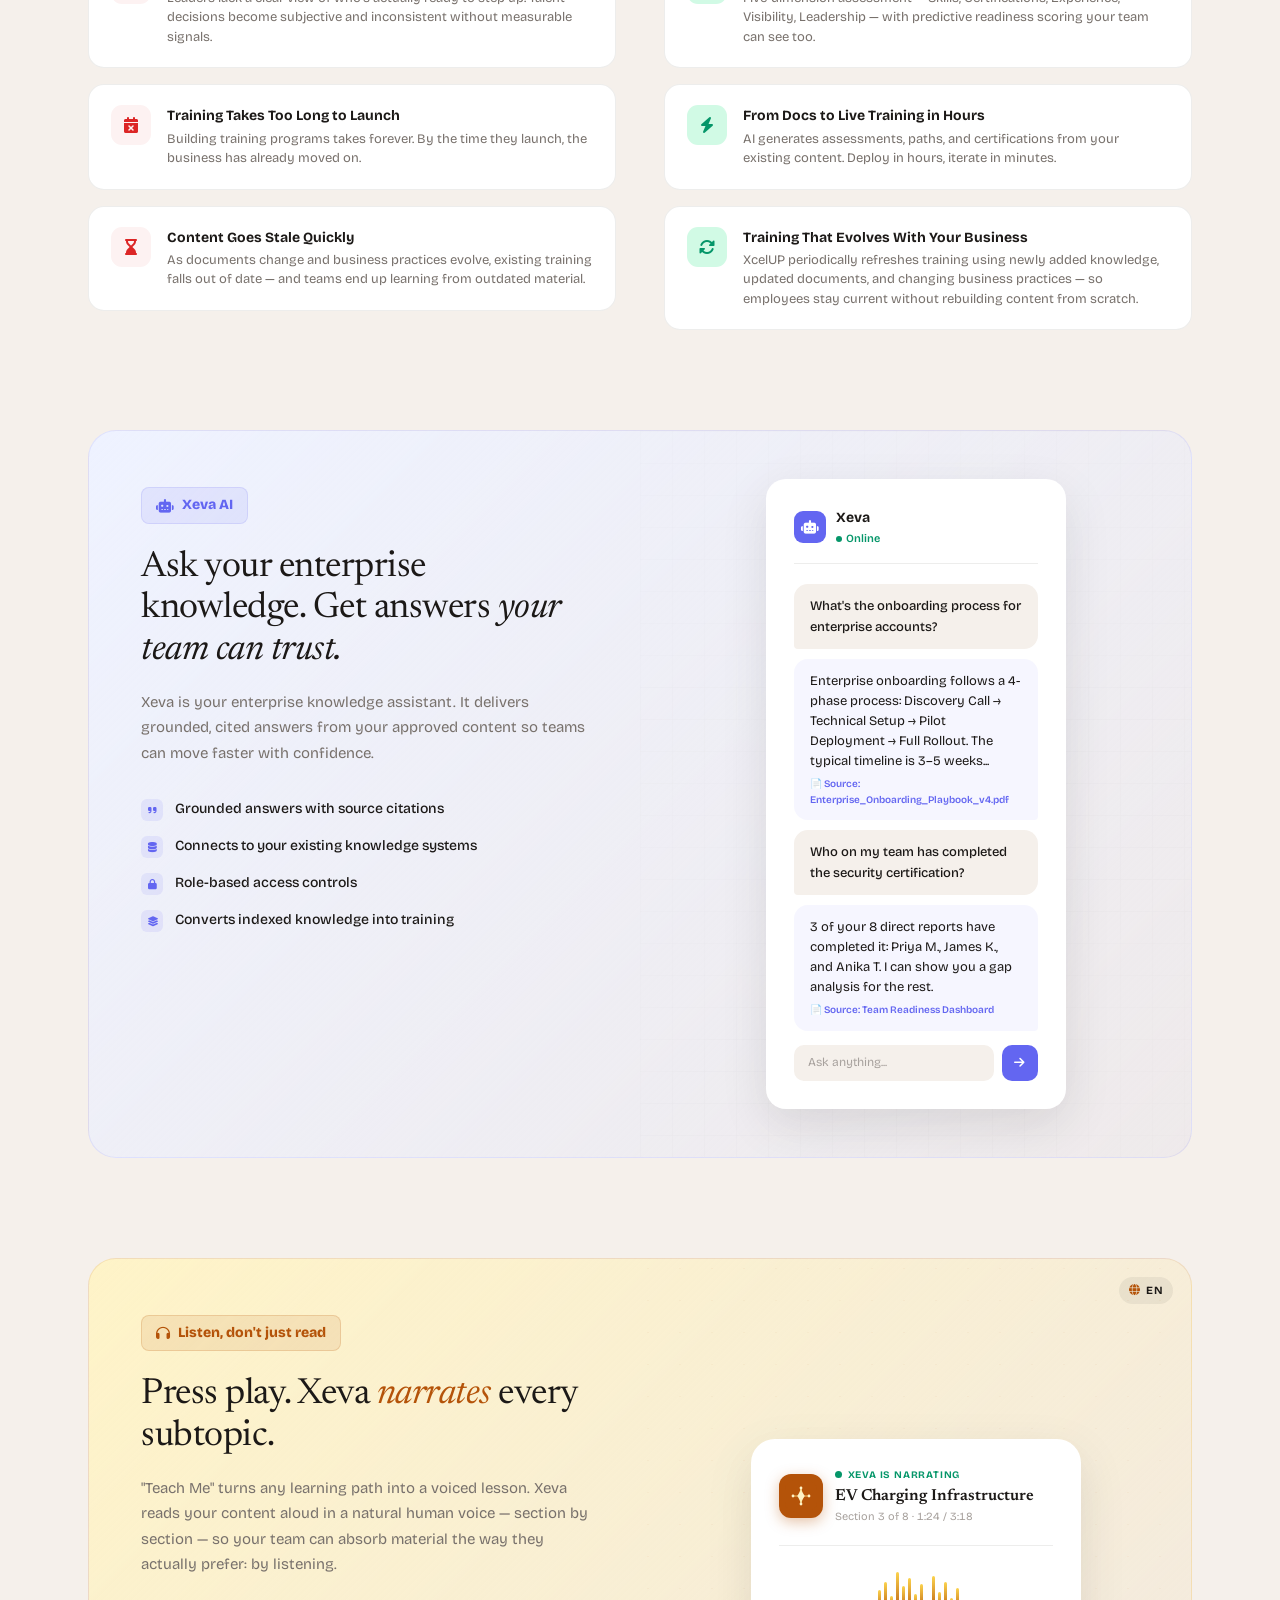
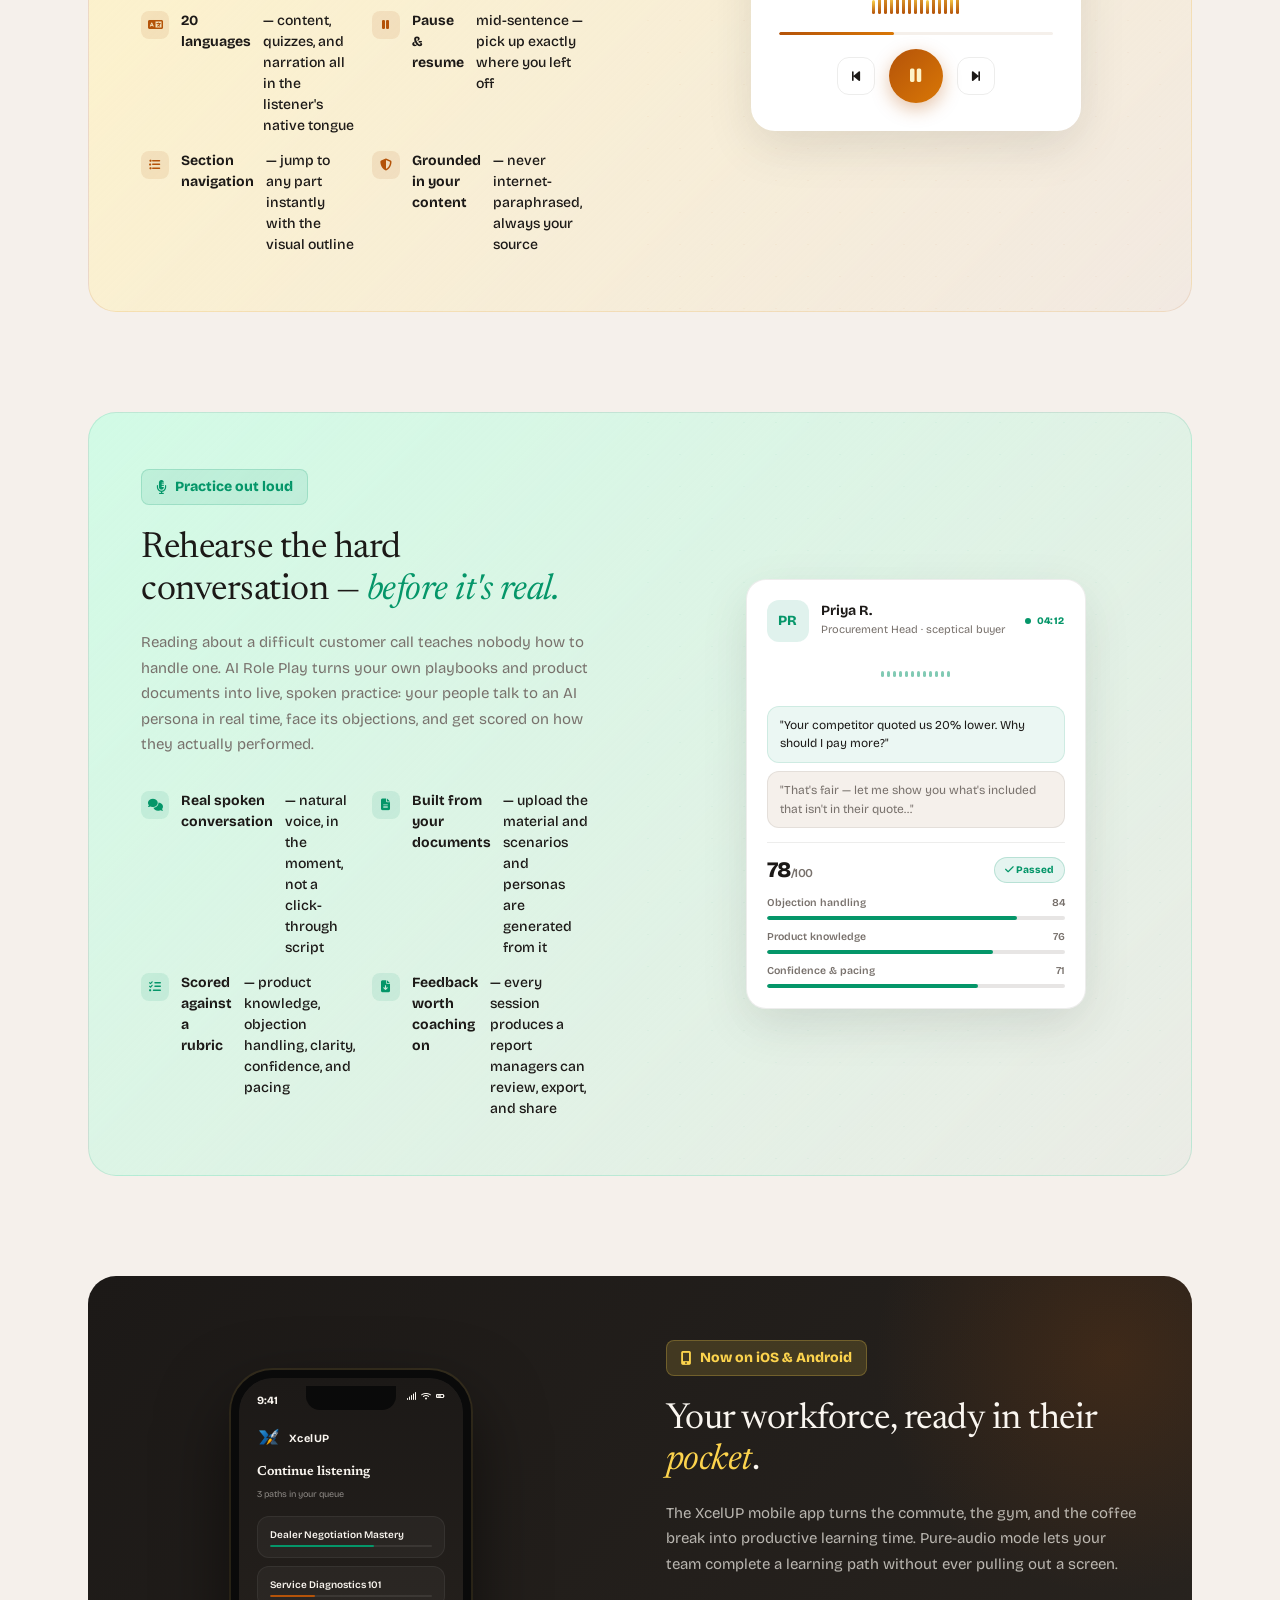
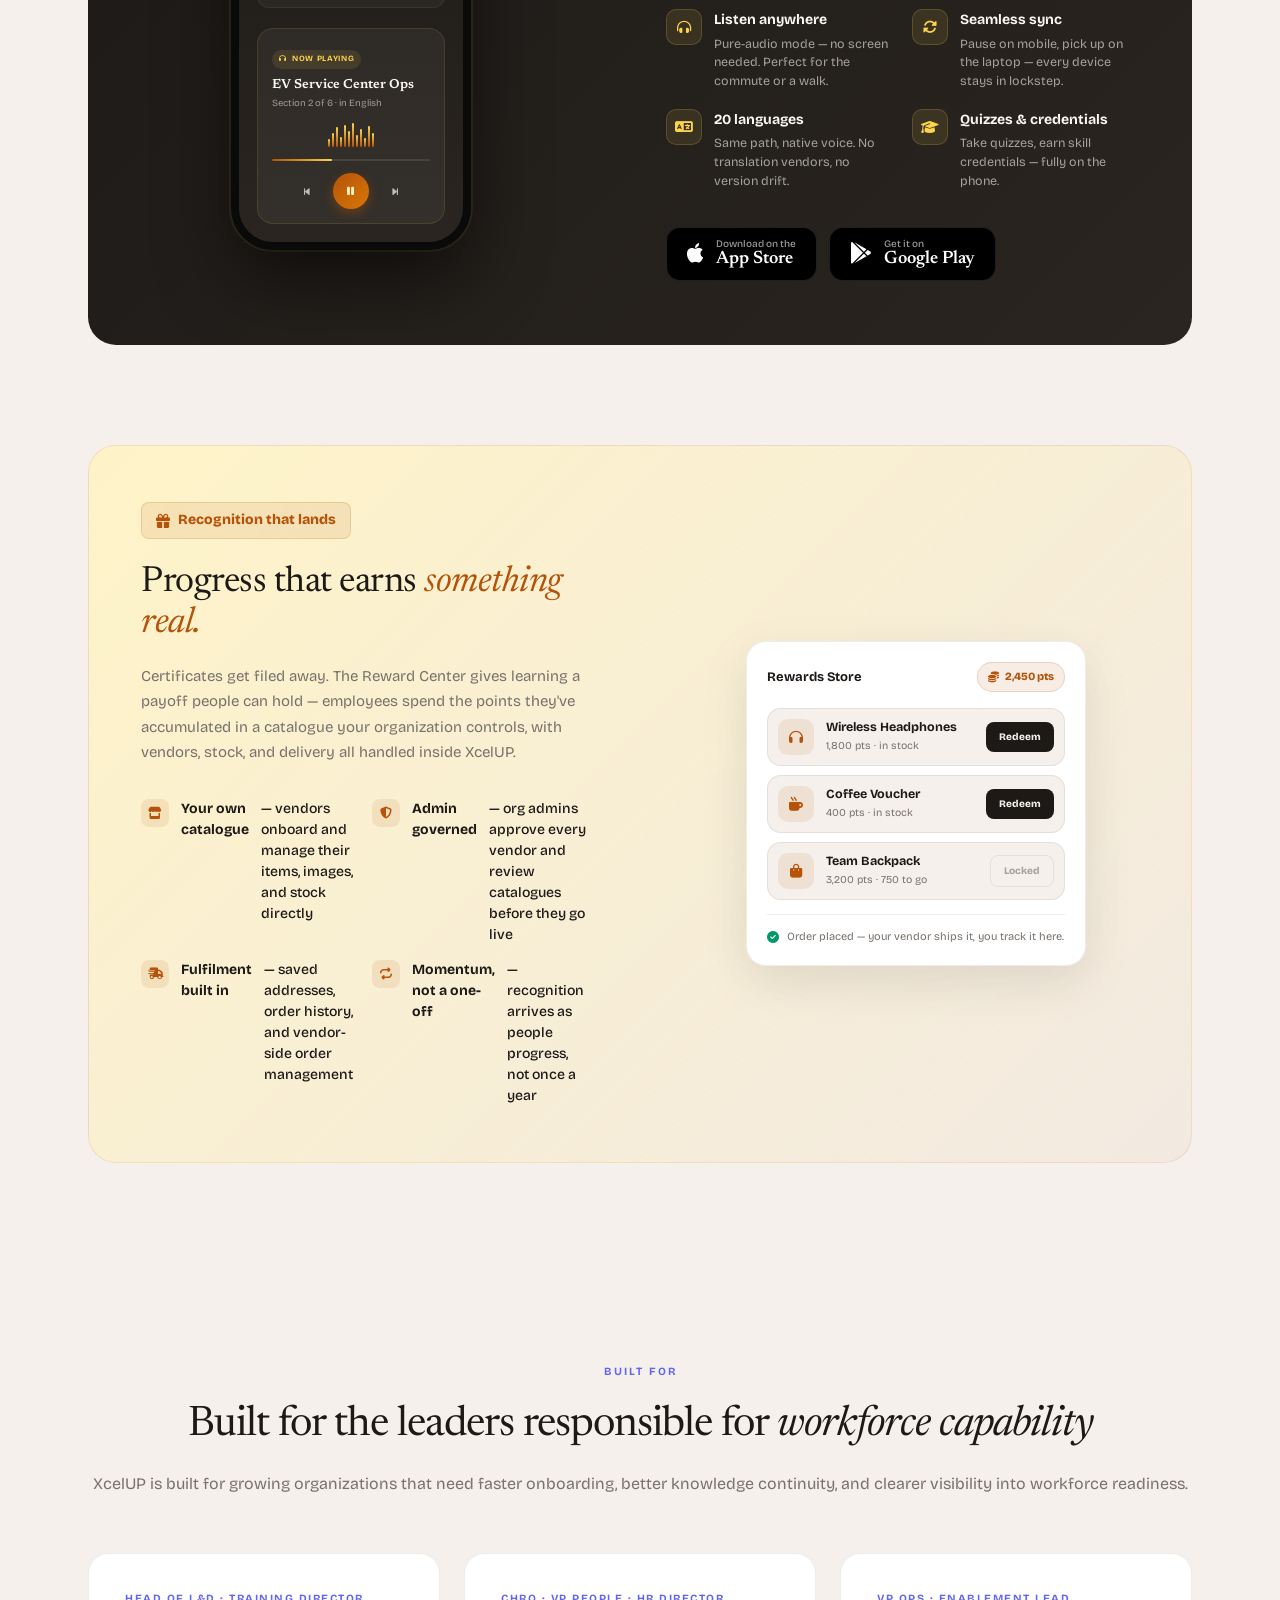
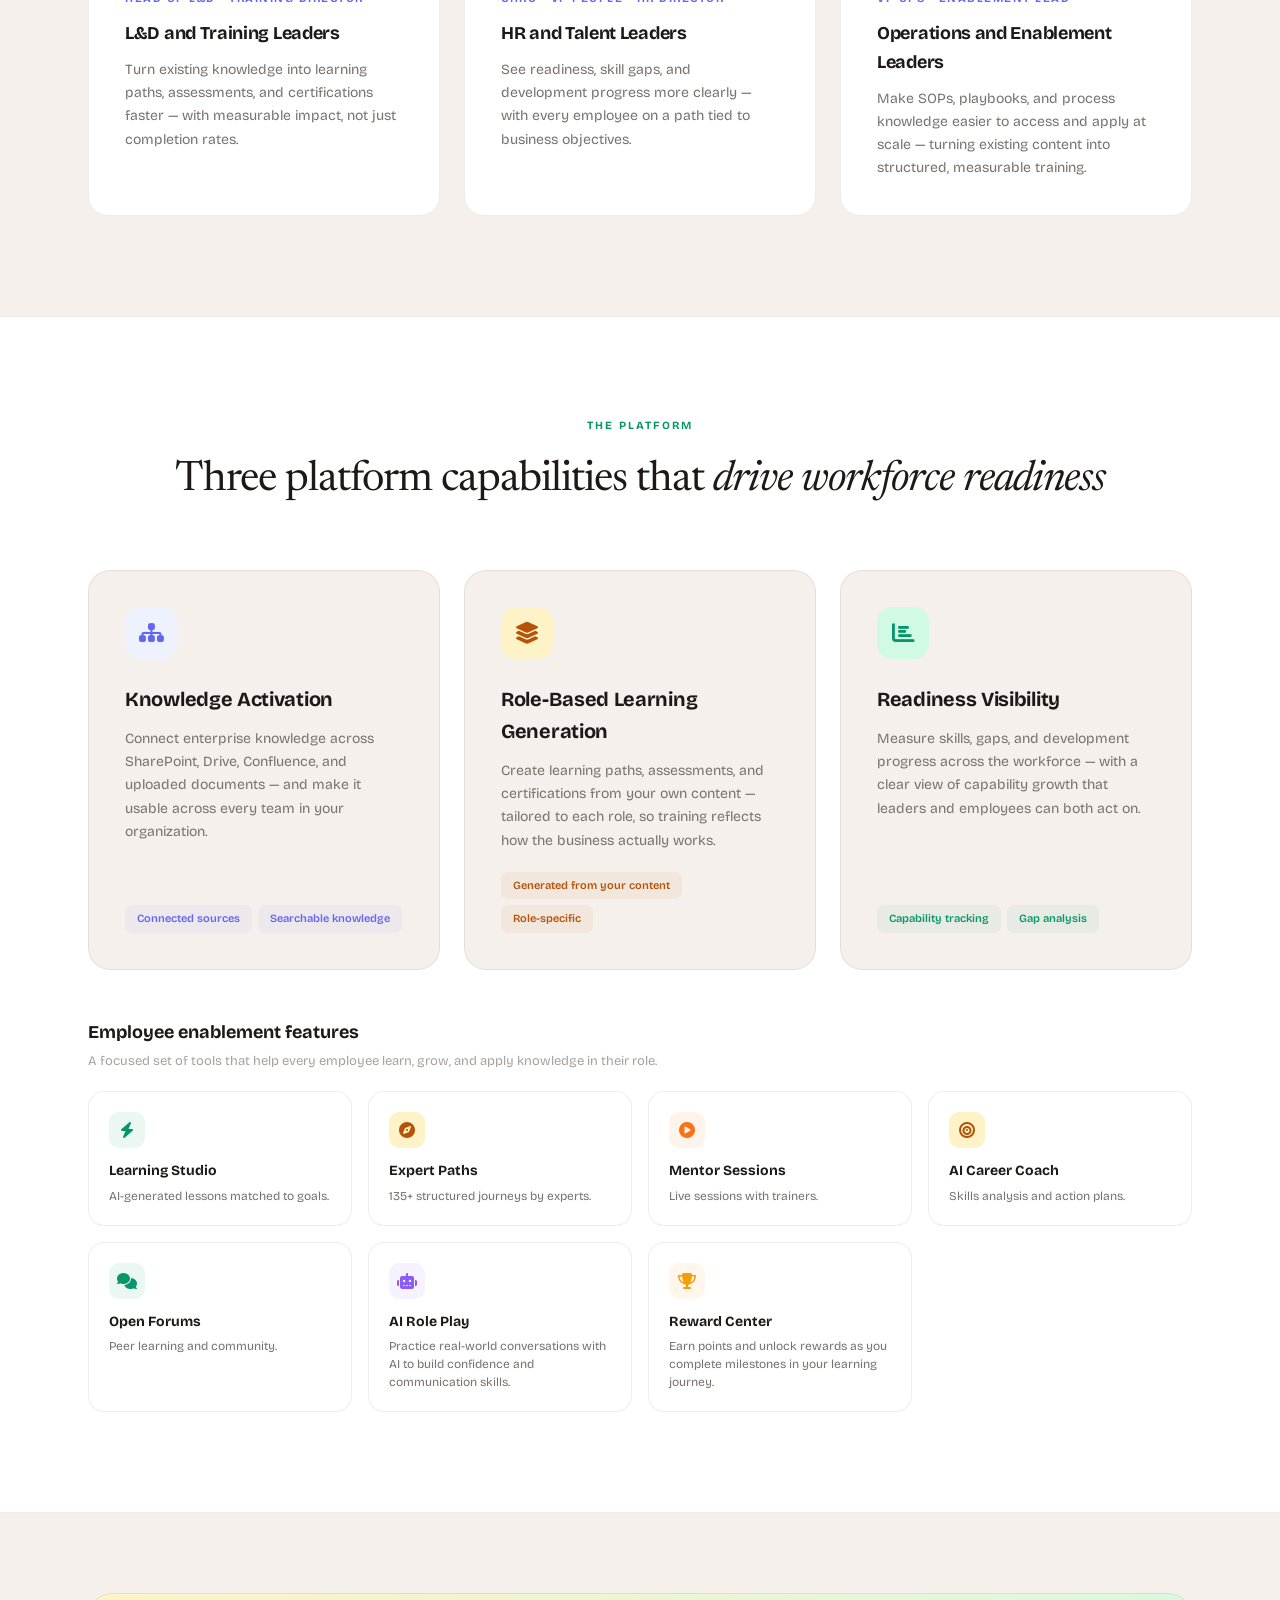
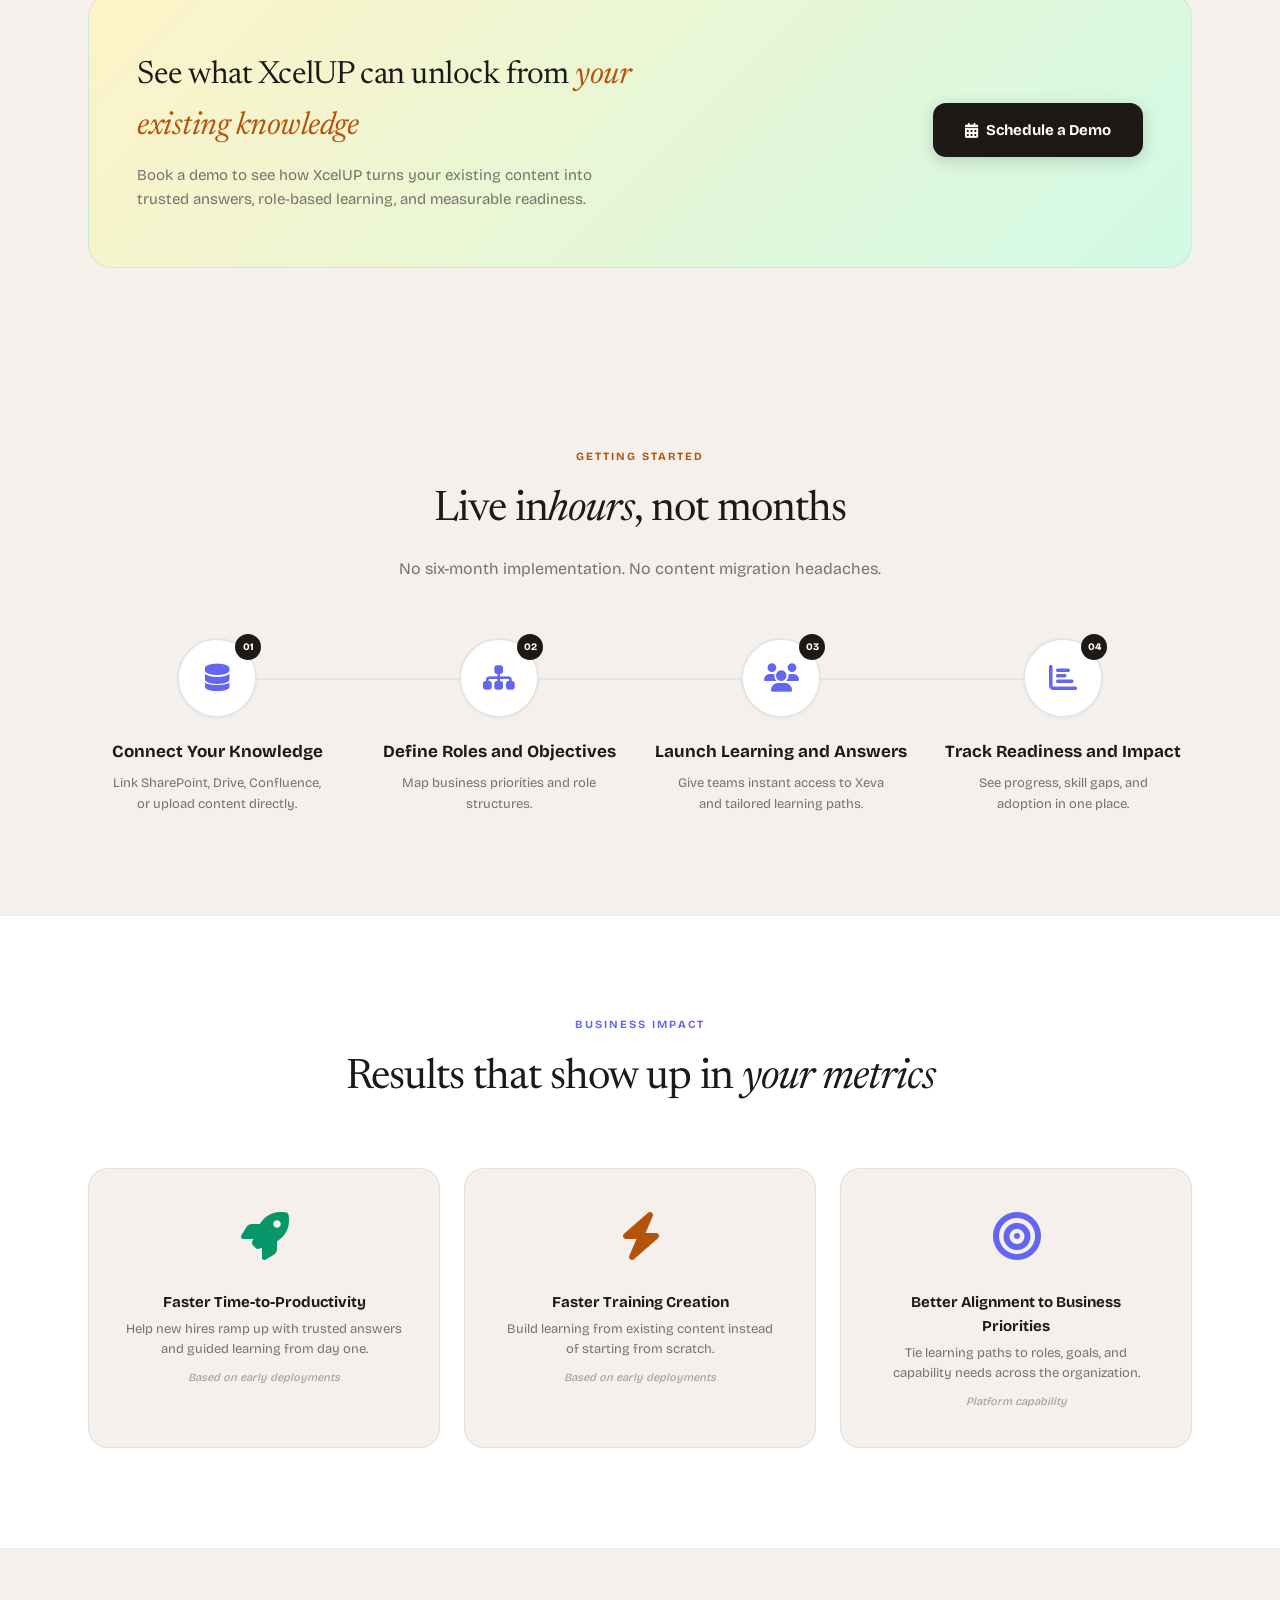
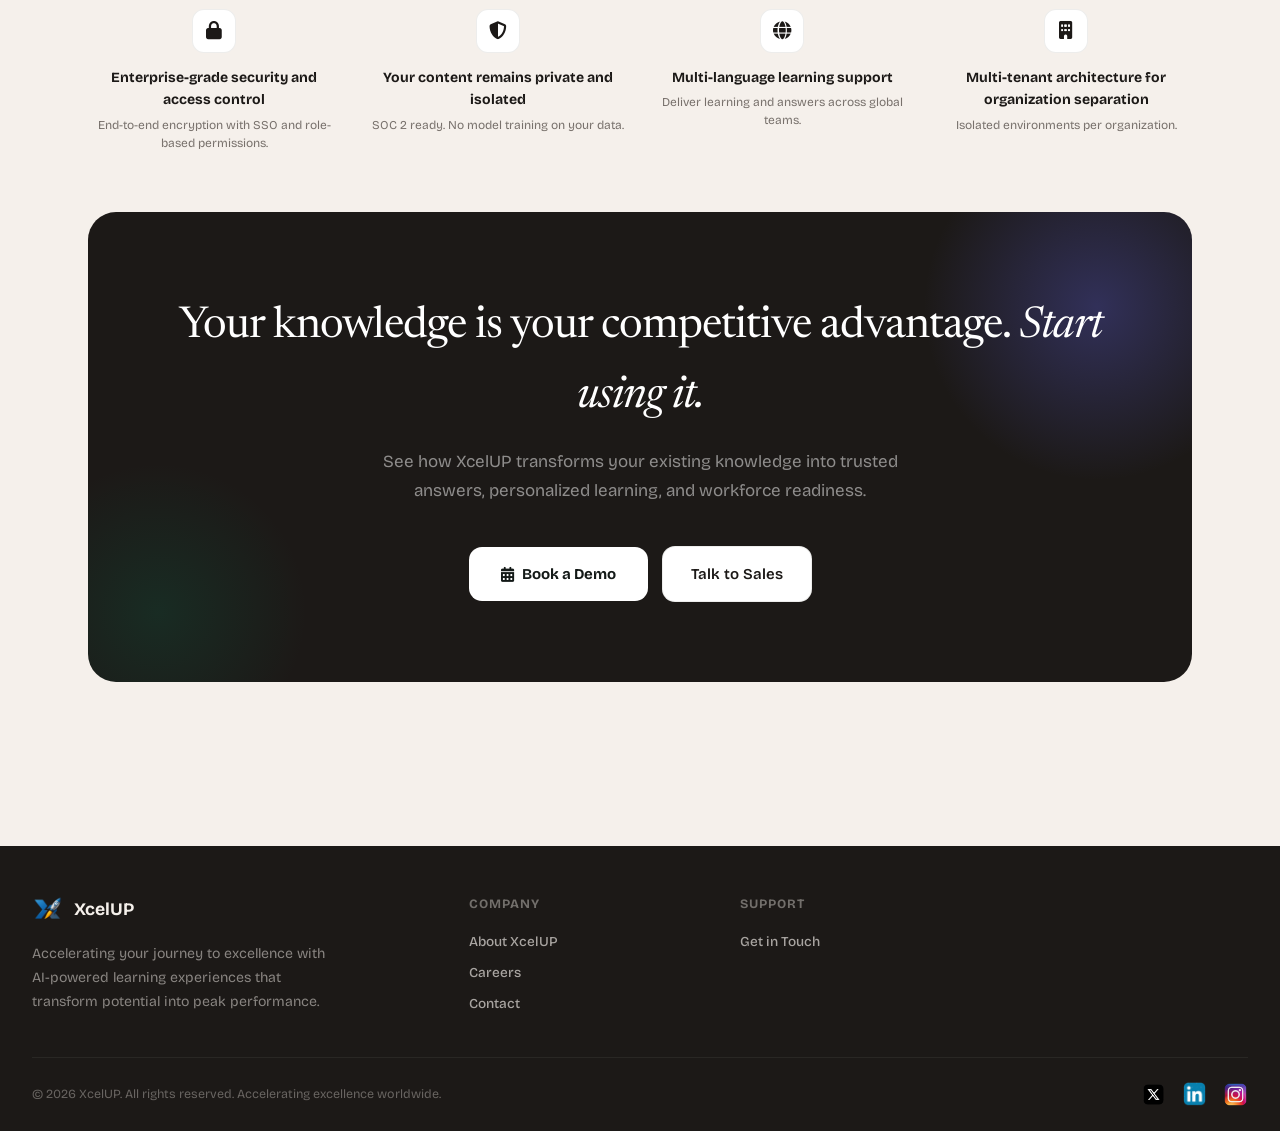
==== commit 23202e43: "Fix help" ====
--- a/index.html
+++ b/index.html
@@ -576,9 +576,7 @@
             <a href="#xeva">Xeva AI</a>
             <a href="#how-it-works">How It Works</a>
             <a href="/about-xcelup">About XcelUP</a>
-            <a href="/about-xcelup">About</a>
       <a href="/careers">Careers</a>
-      <a href="/help">Help</a>
             <!-- <a href="/articles">XcelUP Pulses</a> -->
             <!-- <div class="theme-toggle" id="themeToggle"><i class="fas fa-sun theme-toggle-icon sun-icon"></i><i class="fas fa-moon theme-toggle-icon moon-icon"></i></div>
             Language selector partial removed -->
